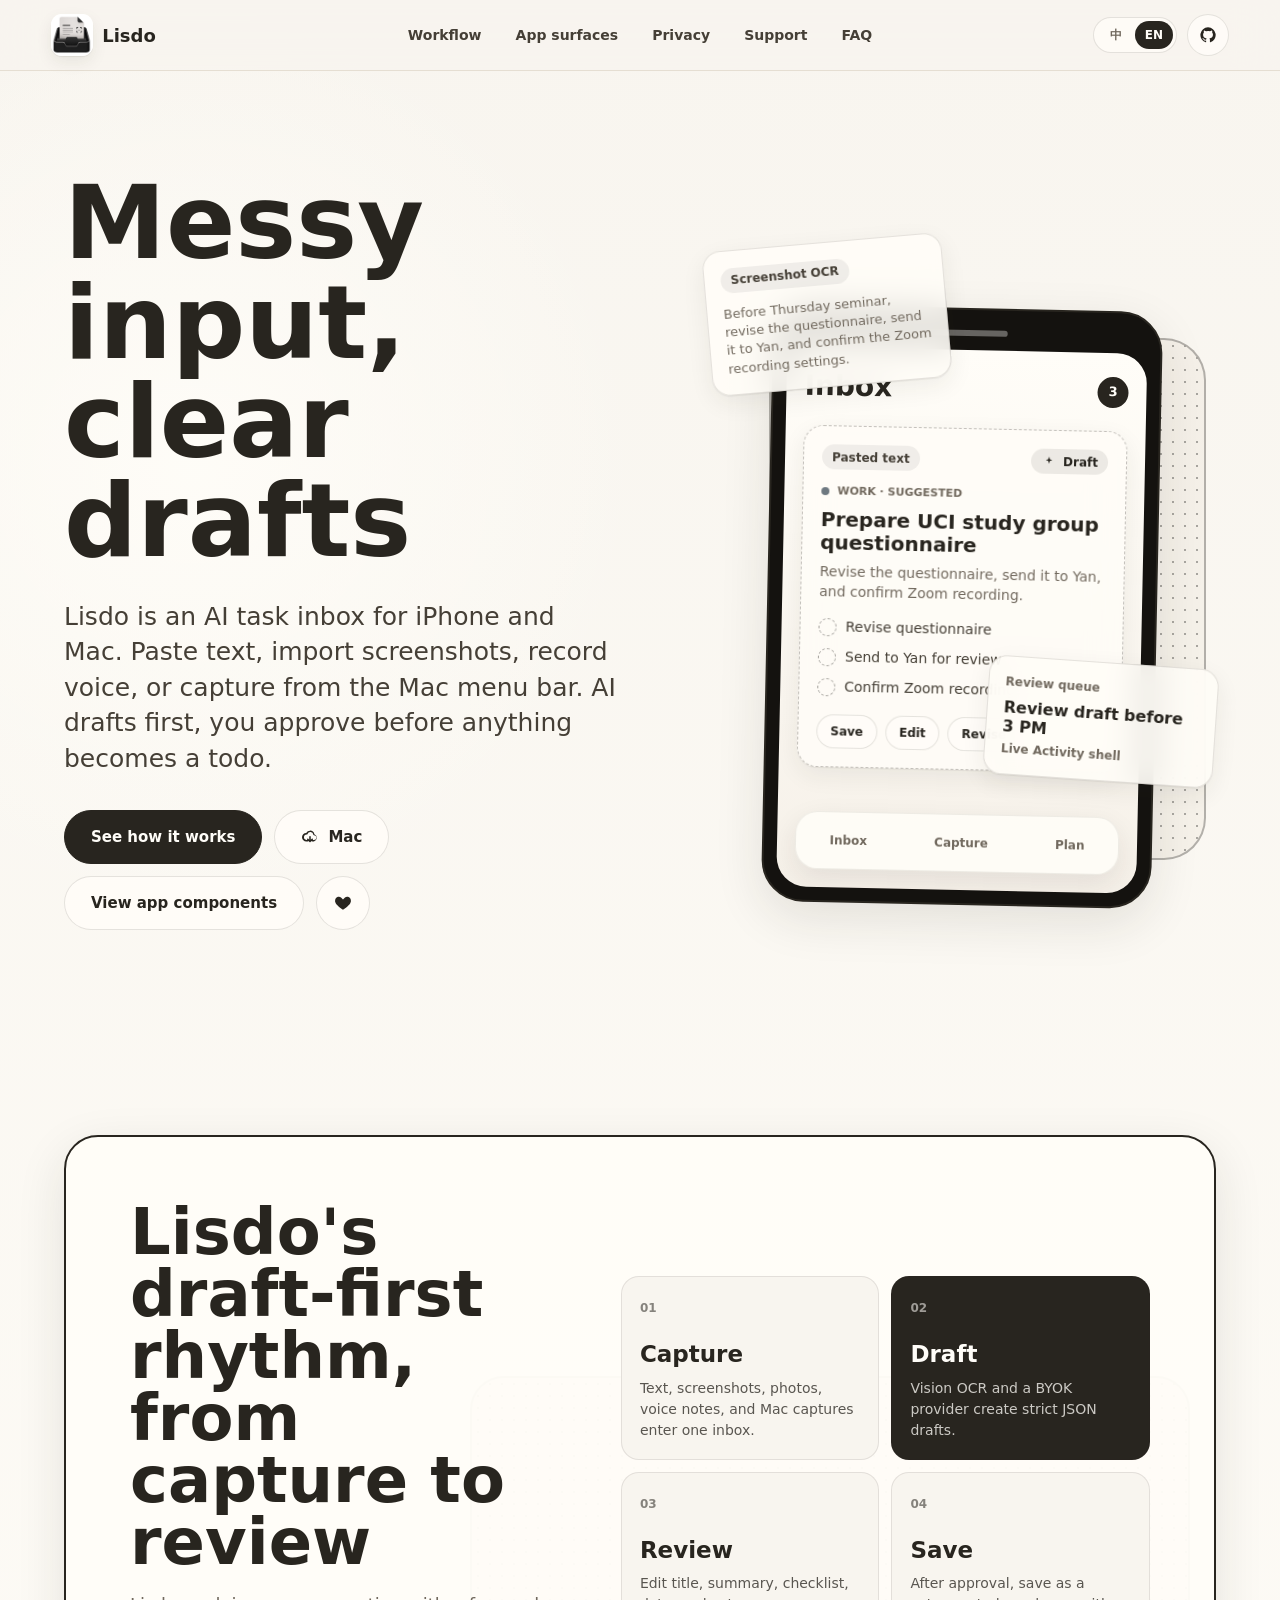
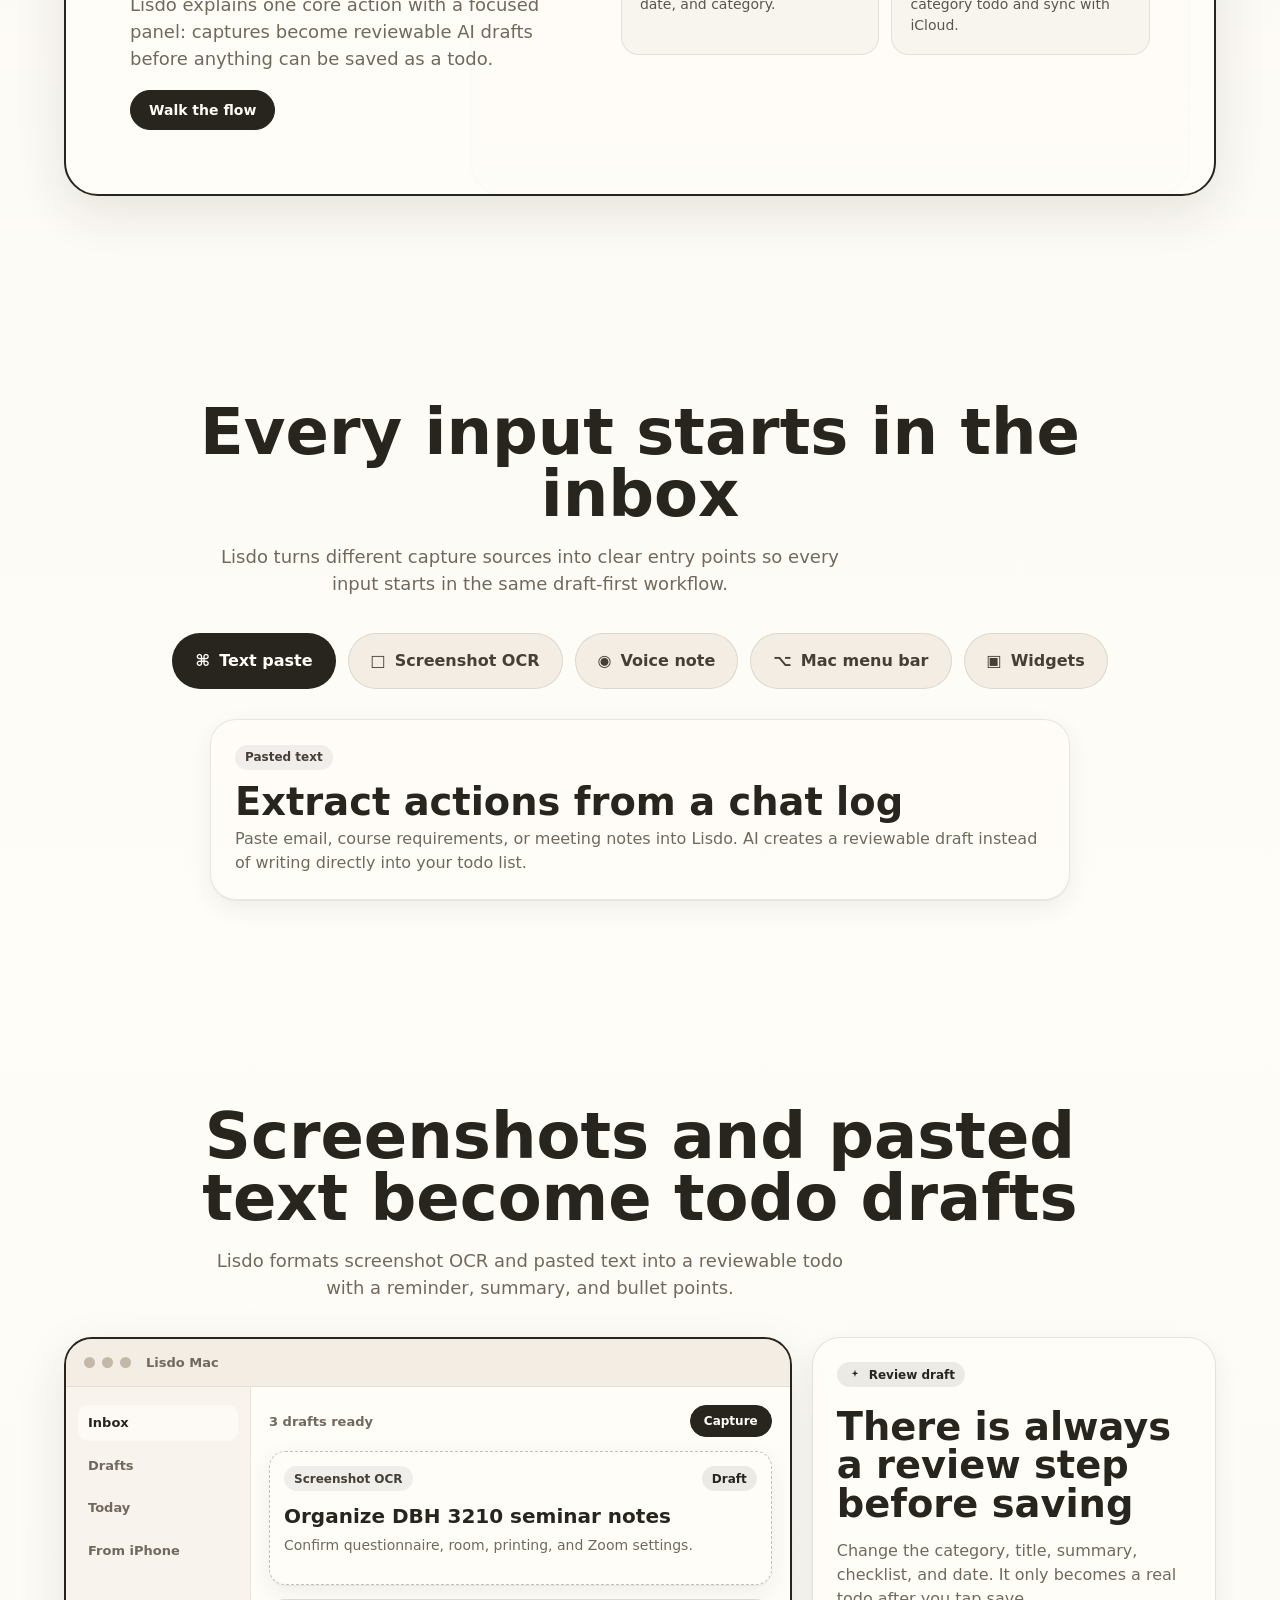
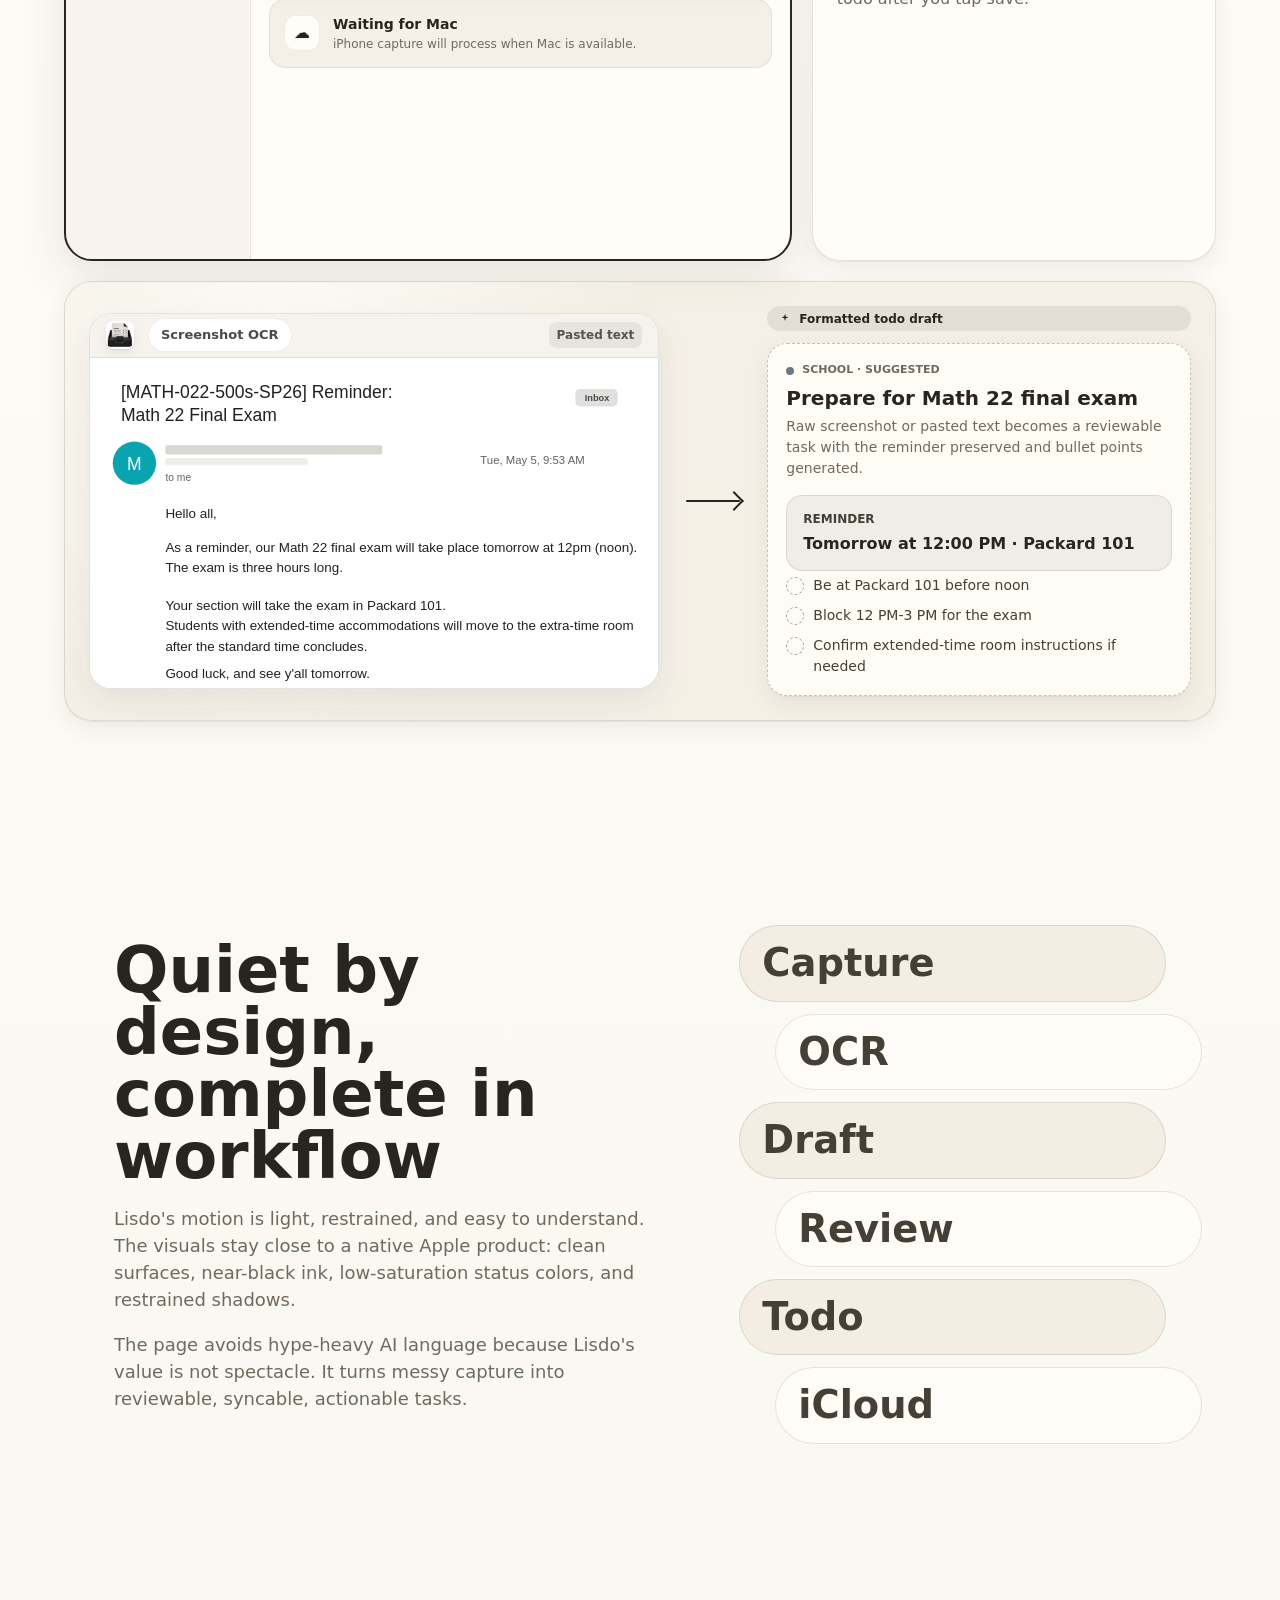
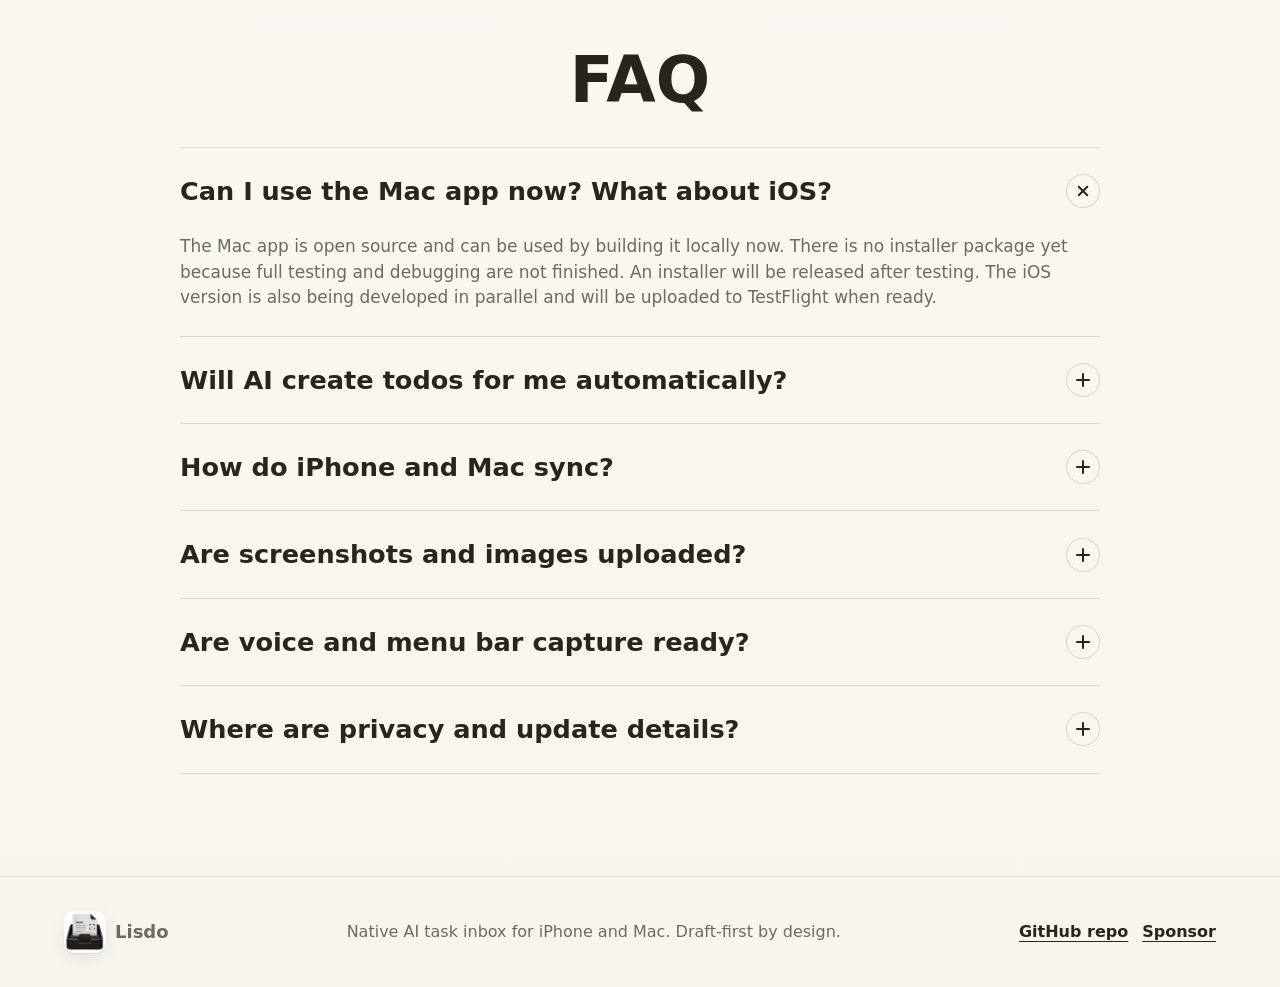
==== Website/index.html @ 9ad0e2a1 "Prepare release workflow and app updates" ====
<!doctype html>
<html lang="en">
  <head>
    <meta charset="utf-8">
    <meta name="viewport" content="width=device-width, initial-scale=1">
    <title>Lisdo — AI Task Inbox</title>
    <meta
      name="description"
      content="Lisdo is a native AI task inbox for iPhone and Mac. Capture messy input, review AI drafts, and save category todos with iCloud sync."
    >
    <link rel="icon" href="assets/lisdo-logo.png">
    <link rel="stylesheet" href="styles.css">
  </head>
  <body>
    <header class="site-header">
      <a class="brand" href="#top" aria-label="Lisdo home">
        <span class="brand-mark" aria-hidden="true">
          <img src="assets/lisdo-logo.png" alt="">
        </span>
        <span>Lisdo</span>
      </a>

      <nav class="nav-links" aria-label="Primary navigation">
        <a href="#workflow" data-i18n="nav.workflow">工作流</a>
        <a href="#surfaces" data-i18n="nav.surfaces">产品界面</a>
        <a href="/privacy.html" data-i18n="nav.privacy">隐私</a>
        <a href="/support.html" data-i18n="nav.support">支持</a>
        <a href="#faq" data-i18n="nav.faq">常见问题</a>
      </nav>

      <div class="header-actions">
        <div class="language-toggle" aria-label="Language">
          <button type="button" data-lang-option="zh" aria-pressed="false">中</button>
          <button type="button" data-lang-option="en" aria-pressed="true">EN</button>
        </div>
        <a
          class="icon-button"
          href="https://github.com/Robert1124/Lisdo"
          target="_blank"
          rel="noopener noreferrer"
          aria-label="GitHub repository"
        >
          <svg viewBox="0 0 24 24" aria-hidden="true">
            <path d="M12 .5A11.5 11.5 0 0 0 8.4 22.9c.58.1.8-.25.8-.56v-2c-3.25.7-3.93-1.39-3.93-1.39-.53-1.35-1.3-1.72-1.3-1.72-1.06-.72.08-.7.08-.7 1.17.08 1.79 1.2 1.79 1.2 1.04 1.78 2.73 1.27 3.4.97.1-.75.4-1.27.74-1.56-2.6-.3-5.33-1.3-5.33-5.79 0-1.28.46-2.33 1.2-3.15-.12-.3-.52-1.5.12-3.1 0 0 .98-.32 3.2 1.2A11.1 11.1 0 0 1 12 5.9c.99 0 1.98.13 2.91.4 2.22-1.52 3.2-1.2 3.2-1.2.64 1.6.24 2.8.12 3.1.75.82 1.2 1.87 1.2 3.15 0 4.5-2.74 5.49-5.35 5.78.42.37.8 1.08.8 2.18v3.03c0 .31.2.67.8.56A11.5 11.5 0 0 0 12 .5Z"></path>
          </svg>
        </a>
      </div>
    </header>

    <main id="top">
      <section class="hero section-pad">
        <div class="hero-copy reveal">
          <h1 data-i18n="hero.title">杂乱输入，先成草稿</h1>
          <p data-i18n="hero.subtitle">
            Lisdo 是 iPhone 和 Mac 上的 AI task inbox。复制文字、导入截图、语音记录或从 Mac 菜单栏捕获内容，先生成草稿，再由你确认保存为分类待办。
          </p>
          <div class="hero-actions">
            <a class="pill-button dark large" href="#workflow" data-i18n="hero.primary">看它如何工作</a>
            <a
              class="pill-button light large download-button"
              href="https://github.com/Robert1124/Lisdo/releases"
              target="_blank"
              rel="noopener noreferrer"
              aria-label="Download Lisdo for Mac"
            >
              <svg viewBox="0 0 24 24" aria-hidden="true">
                <path d="M12 3.5a6 6 0 0 1 5.86 4.68A5.25 5.25 0 0 1 17.25 18H15a1 1 0 1 1 0-2h2.25a3.25 3.25 0 0 0 .19-6.49l-.9-.05-.14-.89A4 4 0 0 0 8.7 7.86l-.32.75-.81-.08a3.75 3.75 0 0 0-.32 7.47H9a1 1 0 1 1 0 2H7.25A5.75 5.75 0 0 1 6.9 6.5 6 6 0 0 1 12 3.5Zm0 7a1 1 0 0 1 1 1v4.09l1.3-1.3a1 1 0 1 1 1.4 1.42l-3 3a1 1 0 0 1-1.4 0l-3-3a1 1 0 1 1 1.4-1.42l1.3 1.3V11.5a1 1 0 0 1 1-1Z"></path>
              </svg>
              <span data-i18n="hero.macDownload">Mac</span>
            </a>
            <a class="pill-button light large" href="#surfaces" data-i18n="hero.secondary">查看 App 组件</a>
            <a
              class="icon-button large"
              href="https://github.com/sponsors/Robert1124"
              target="_blank"
              rel="noopener noreferrer"
              aria-label="Sponsor Lisdo"
            >
              <svg viewBox="0 0 24 24" aria-hidden="true">
                <path d="M12 21s-7.2-4.4-9.7-8.6C.5 9.3 1.4 5.5 4.5 4.1 6.3 3.3 8.3 3.7 9.7 5.1L12 7.4l2.3-2.3c1.4-1.4 3.4-1.8 5.2-1 3.1 1.4 4 5.2 2.2 8.3C19.2 16.6 12 21 12 21Z"></path>
              </svg>
            </a>
          </div>
        </div>

        <div class="hero-stage reveal" aria-label="Lisdo product illustration">
          <div class="floating-note note-left">
            <span class="source-pill" data-i18n="mock.sourceScreenshot">截图 OCR</span>
            <p data-i18n="mock.messyText">周四 seminar 前把 questionnaire 改完，发给 Yan 看，顺便确认 Zoom recording 设置。</p>
          </div>

          <div class="phone-shell">
            <div class="phone-top"></div>
            <div class="phone-screen">
              <div class="screen-header">
                <span data-i18n="mock.inbox">Inbox</span>
                <span class="tiny-chip">3</span>
              </div>
              <article class="draft-card">
                <div class="draft-top">
                  <span class="source-pill" data-i18n="mock.pastedText">粘贴文字</span>
                  <span class="draft-chip">
                    <svg viewBox="0 0 24 24" aria-hidden="true"><path d="M12 4l1.2 4.2L17 9.5l-3.8 1.3L12 15l-1.2-4.2L7 9.5l3.8-1.3L12 4Z"></path></svg>
                    <span data-i18n="mock.draft">草稿</span>
                  </span>
                </div>
                <div class="category-line">
                  <span class="cat-dot blue"></span>
                  <span data-i18n="mock.suggestedCategory">Work · 建议分类</span>
                </div>
                <h3 data-i18n="mock.draftTitle">准备 UCI study group questionnaire</h3>
                <p data-i18n="mock.draftSummary">修改问卷、发给 Yan 复核，并确认 Zoom 录制设置。</p>
                <ul class="check-list">
                  <li data-i18n="mock.stepOne">修改 questionnaire</li>
                  <li data-i18n="mock.stepTwo">发给 Yan review</li>
                  <li data-i18n="mock.stepThree">确认 Zoom recording</li>
                </ul>
                <div class="draft-actions">
                  <button type="button" data-i18n="mock.save">保存</button>
                  <button type="button" data-i18n="mock.edit">编辑</button>
                  <button type="button" data-i18n="mock.revise">调整</button>
                </div>
              </article>
              <nav class="phone-tabs" aria-label="Phone tabs">
                <span data-i18n="mock.tabInbox">收件箱</span>
                <span data-i18n="mock.tabCapture">捕获</span>
                <span data-i18n="mock.tabPlan">计划</span>
              </nav>
            </div>
          </div>

          <div class="floating-widget note-right">
            <span class="mini-title" data-i18n="mock.widgetTitle">待审核草稿</span>
            <strong data-i18n="mock.widgetTask">Review draft before 3 PM</strong>
            <span data-i18n="mock.widgetMeta">Live Activity shell</span>
          </div>
        </div>
      </section>

      <section id="workflow" class="section-pad feature-wrap reveal">
        <div class="panel-back" aria-hidden="true"></div>
        <div class="feature-panel">
          <div class="panel-copy">
            <h2 data-i18n="workflow.title">Lisdo 的清晰节奏：先草稿，再保存</h2>
            <p data-i18n="workflow.body">
              Lisdo 用一个大面板讲清核心动作：不是直接生成待办，而是把捕获内容先变成可检查的 AI 草稿。
            </p>
            <a class="pill-button dark" href="#capture" data-i18n="workflow.cta">走一遍流程</a>
          </div>

          <div class="workflow-steps" aria-label="Lisdo workflow">
            <div class="step-card">
              <span>01</span>
              <h3 data-i18n="workflow.step1Title">Capture</h3>
              <p data-i18n="workflow.step1Body">文字、截图、照片、语音和 Mac 捕获都进入同一个 inbox。</p>
            </div>
            <div class="step-card active">
              <span>02</span>
              <h3 data-i18n="workflow.step2Title">Draft</h3>
              <p data-i18n="workflow.step2Body">Vision OCR 和 BYOK provider 生成严格 JSON 草稿。</p>
            </div>
            <div class="step-card">
              <span>03</span>
              <h3 data-i18n="workflow.step3Title">Review</h3>
              <p data-i18n="workflow.step3Body">用户编辑标题、摘要、清单、日期和分类。</p>
            </div>
            <div class="step-card">
              <span>04</span>
              <h3 data-i18n="workflow.step4Title">Save</h3>
              <p data-i18n="workflow.step4Body">确认后保存为 category todo，并通过 iCloud 同步。</p>
            </div>
          </div>
        </div>
      </section>

      <section id="capture" class="section-pad capture-section">
        <div class="section-heading reveal">
          <h2 data-i18n="capture.title">各种输入，都先进入收件箱</h2>
          <p data-i18n="capture.subtitle">Lisdo 把不同 capture source 变成清晰入口，让所有输入先进入同一个 draft-first 工作流。</p>
        </div>

        <div class="capture-grid reveal" role="tablist" aria-label="Capture sources">
          <button class="capture-pill is-active" type="button" role="tab" aria-selected="true" data-capture="text">
            <span aria-hidden="true">⌘</span>
            <span data-i18n="capture.text">粘贴文字</span>
          </button>
          <button class="capture-pill" type="button" role="tab" aria-selected="false" data-capture="ocr">
            <span aria-hidden="true">□</span>
            <span data-i18n="capture.ocr">截图 OCR</span>
          </button>
          <button class="capture-pill" type="button" role="tab" aria-selected="false" data-capture="voice">
            <span aria-hidden="true">◉</span>
            <span data-i18n="capture.voice">语音记录</span>
          </button>
          <button class="capture-pill" type="button" role="tab" aria-selected="false" data-capture="mac">
            <span aria-hidden="true">⌥</span>
            <span data-i18n="capture.mac">Mac 菜单栏</span>
          </button>
          <button class="capture-pill" type="button" role="tab" aria-selected="false" data-capture="widget">
            <span aria-hidden="true">▣</span>
            <span data-i18n="capture.widget">Widgets</span>
          </button>
        </div>

        <div class="capture-example reveal" aria-live="polite">
          <div>
            <span class="source-pill example-kind" data-i18n="examples.text.kind">Pasted text</span>
            <h3 class="example-title" data-i18n="examples.text.title">从聊天记录里提取行动项</h3>
            <p class="example-body" data-i18n="examples.text.body">把 email、课程要求或会议记录粘进 Lisdo，AI 只生成可审核草稿，不直接写入正式待办。</p>
          </div>
        </div>
      </section>

      <section id="surfaces" class="section-pad surfaces">
        <div class="section-heading reveal">
          <h2 data-i18n="surfaces.title">截图和粘贴内容，自动整理成 Todo 草稿</h2>
          <p data-i18n="surfaces.subtitle">Lisdo 把截图 OCR 和粘贴文本格式化成包含 reminder、摘要和 bullet points 的可审核 todo。</p>
        </div>

        <div class="surface-grid">
          <div class="mac-window reveal">
            <div class="mac-titlebar">
              <span></span><span></span><span></span>
              <strong data-i18n="mac.title">Lisdo Mac</strong>
            </div>
            <div class="mac-body">
              <aside class="mac-sidebar">
                <span class="side-item active" data-i18n="mac.inbox">Inbox</span>
                <span class="side-item" data-i18n="mac.drafts">Drafts</span>
                <span class="side-item" data-i18n="mac.today">Today</span>
                <span class="side-item" data-i18n="mac.fromPhone">From iPhone</span>
              </aside>
              <div class="mac-main">
                <div class="mac-toolbar">
                  <span data-i18n="mac.ready">3 drafts ready</span>
                  <button type="button" data-i18n="mac.capture">Capture</button>
                </div>
                <article class="draft-card compact">
                  <div class="draft-top">
                    <span class="source-pill" data-i18n="mock.sourceScreenshot">截图 OCR</span>
                    <span class="draft-chip" data-i18n="mock.draft">草稿</span>
                  </div>
                  <h3 data-i18n="mac.cardTitle">整理 DBH 3210 seminar notes</h3>
                  <p data-i18n="mac.cardBody">确认问卷、房间、打印和 Zoom 设置。</p>
                </article>
                <article class="pending-row muted">
                  <span class="pending-icon" aria-hidden="true">☁</span>
                  <div>
                    <strong data-i18n="mac.pendingTitle">Waiting for Mac</strong>
                    <span data-i18n="mac.pendingBody">iPhone capture will process when Mac is available.</span>
                  </div>
                </article>
              </div>
            </div>
          </div>

          <div class="review-card reveal">
            <span class="draft-chip">
              <svg viewBox="0 0 24 24" aria-hidden="true"><path d="M12 4l1.2 4.2L17 9.5l-3.8 1.3L12 15l-1.2-4.2L7 9.5l3.8-1.3L12 4Z"></path></svg>
              <span data-i18n="review.badge">Review draft</span>
            </span>
            <h3 data-i18n="review.title">保存前总有一步确认</h3>
            <p data-i18n="review.body">用户可以改分类、标题、摘要、清单和日期。只有点击“保存为待办”后，它才进入正式列表。</p>
          </div>

          <div class="format-demo reveal">
            <div class="capture-source-window" aria-label="Screenshot and pasted text source demo">
              <div class="source-tabbar">
                <span class="source-tab-icon" aria-hidden="true">
                  <img src="assets/lisdo-logo.png" alt="">
                </span>
                <span class="source-tab" data-i18n="format.sourceTab">Screenshot OCR</span>
                <span class="source-label" data-i18n="format.pasteTab">Pasted text</span>
              </div>
              <article class="source-message">
                <img
                  class="source-screenshot"
                  src="assets/math-22-source-screenshot.svg"
                  alt="Screenshot OCR source showing a Math 22 final exam reminder"
                >
              </article>
            </div>

            <div class="flow-arrow" aria-hidden="true">
              <span></span>
            </div>

            <div class="format-output">
              <span class="draft-chip">
                <svg viewBox="0 0 24 24" aria-hidden="true"><path d="M12 4l1.2 4.2L17 9.5l-3.8 1.3L12 15l-1.2-4.2L7 9.5l3.8-1.3L12 4Z"></path></svg>
                <span data-i18n="format.todoBadge">Formatted todo draft</span>
              </span>
              <article class="draft-card format-todo-card">
                <div class="category-line">
                  <span class="cat-dot blue"></span>
                  <span data-i18n="format.category">School · suggested</span>
                </div>
                <h3 data-i18n="format.todoTitle">Prepare for Math 22 final exam</h3>
                <p data-i18n="format.summary">Raw screenshot or pasted text becomes a reviewable task with the reminder preserved and bullet points generated.</p>
                <div class="reminder-row">
                  <strong data-i18n="format.reminderLabel">Reminder</strong>
                  <span data-i18n="format.reminder">Tomorrow at 12:00 PM · Packard 101</span>
                </div>
                <ul class="check-list">
                  <li data-i18n="format.point1">Be at Packard 101 before noon</li>
                  <li data-i18n="format.point2">Block 12 PM-3 PM for the exam</li>
                  <li data-i18n="format.point3">Confirm extended-time room instructions if needed</li>
                </ul>
              </article>
            </div>
          </div>
        </div>
      </section>

      <section class="section-pad story reveal">
        <div>
          <h2 data-i18n="story.title">安静一点，但工作流要完整</h2>
          <p data-i18n="story.p1">
            Lisdo 的动效轻盈、克制、容易理解。视觉回到原生 Apple 产品：纯净表面、近黑文字、低饱和状态色和克制阴影。
          </p>
          <p data-i18n="story.p2">
            页面避免夸张 AI 营销语言，因为 Lisdo 的价值不是炫技，而是让 messy capture 变成可检查、可同步、可执行的任务。
          </p>
        </div>
        <div class="story-lines" aria-hidden="true">
          <span>Capture</span>
          <span>OCR</span>
          <span>Draft</span>
          <span>Review</span>
          <span>Todo</span>
          <span>iCloud</span>
        </div>
      </section>

      <section id="faq" class="section-pad faq">
        <div class="section-heading reveal">
          <h2 data-i18n="faq.title">常见问题</h2>
        </div>

        <div class="faq-list reveal">
          <div class="faq-item">
            <button type="button" aria-expanded="true">
              <span data-i18n="faq.q5">Mac 现在可以用吗？iOS 版本呢？</span>
              <span class="faq-toggle" aria-hidden="true"></span>
            </button>
            <div class="faq-panel">
              <p data-i18n="faq.a5">Mac 端已经开源，现在可以自己 build 使用；但还未完成完整测试和 debug，所以暂时没有安装包。测试完成后会 release 安装包。iOS 版本也在同步开发，完成后会上传 TestFlight。</p>
            </div>
          </div>
          <div class="faq-item">
            <button type="button" aria-expanded="false">
              <span data-i18n="faq.q1">AI 会不会直接替我创建待办？</span>
              <span class="faq-toggle" aria-hidden="true"></span>
            </button>
            <div class="faq-panel" hidden>
              <p data-i18n="faq.a1">不会。Lisdo 的产品流要求所有 AI 输出先成为 draft。用户 review、编辑并确认后，才保存为正式 todo。</p>
            </div>
          </div>
          <div class="faq-item">
            <button type="button" aria-expanded="false">
              <span data-i18n="faq.q2">iPhone 和 Mac 如何同步？</span>
              <span class="faq-toggle" aria-hidden="true"></span>
            </button>
            <div class="faq-panel" hidden>
              <p data-i18n="faq.a2">MVP 1 设计为 SwiftData + CloudKit，同步 categories、captures、drafts、todos 和 pending queue metadata。Hosted BYOK keys 保存在 Keychain，可随用户的 Keychain 同步在 iPhone 和 Mac 可用；CLI paths 和本地 provider 设置不进 CloudKit。</p>
            </div>
          </div>
          <div class="faq-item">
            <button type="button" aria-expanded="false">
              <span data-i18n="faq.q3">截图和图片会上传吗？</span>
              <span class="faq-toggle" aria-hidden="true"></span>
            </button>
            <div class="faq-panel" hidden>
              <p data-i18n="faq.a3">默认策略是本机 Vision OCR，并同步 OCR text 与 metadata；原图默认不通过 iCloud 同步。只有 Mac CLI direct media 模式会临时同步原始 image/audio 给 Mac，处理结束后删除 pending media attachment。</p>
            </div>
          </div>
          <div class="faq-item">
            <button type="button" aria-expanded="false">
              <span data-i18n="faq.q4">语音和菜单栏捕获都可用了吗？</span>
              <span class="faq-toggle" aria-hidden="true"></span>
            </button>
            <div class="faq-panel" hidden>
              <p data-i18n="faq.a4">Mac 菜单栏捕获目前可用。语音捕获暂不可用，会在核心截图/粘贴转 todo 流程稳定后继续开发。</p>
            </div>
          </div>
          <div class="faq-item">
            <button type="button" aria-expanded="false">
              <span data-i18n="faq.q6">隐私和更新说明在哪里？</span>
              <span class="faq-toggle" aria-hidden="true"></span>
            </button>
            <div class="faq-panel" hidden>
              <p>
                <span data-i18n="faq.a6Prefix">App Store 准备文档包括</span>
                <a href="/privacy.html" data-i18n="faq.privacyLink">隐私政策</a>,
                <a href="/security.html" data-i18n="faq.securityLink">安全和数据处理</a>,
                <a href="/support.html" data-i18n="faq.supportLink">支持</a>,
                <span data-i18n="faq.and">和</span>
                <a href="/updates.html" data-i18n="faq.updatesLink">更新说明</a>.
              </p>
            </div>
          </div>
        </div>
      </section>
    </main>

    <footer class="site-footer">
      <div class="brand">
        <span class="brand-mark" aria-hidden="true">
          <img src="assets/lisdo-logo.png" alt="">
        </span>
        <span>Lisdo</span>
      </div>
      <p data-i18n="footer.copy">Native AI task inbox for iPhone and Mac. Draft-first by design.</p>
      <nav class="footer-links" aria-label="Footer navigation">
        <a
          href="https://github.com/Robert1124/Lisdo"
          target="_blank"
          rel="noopener noreferrer"
          data-i18n="footer.github"
        >GitHub repo</a>
        <a
          href="https://github.com/sponsors/Robert1124"
          target="_blank"
          rel="noopener noreferrer"
          data-i18n="footer.sponsor"
        >Sponsor</a>
      </nav>
    </footer>

    <script src="script.js"></script>
  </body>
</html>
---- Website/styles.css ----
:root {
  --surface: #f8f5ef;
  --surface-2: #efe8dd;
  --surface-3: #e4dacd;
  --divider: #d6cbbb;
  --ink-1: #28251f;
  --ink-2: #453f36;
  --ink-3: #71695e;
  --ink-4: #9a9080;
  --ink-5: #c4b9a8;
  --on-accent: #fffdf8;
  --ok: #637160;
  --warn: #9a7a58;
  --info: #6d7880;
  --shadow-soft: 0 16px 50px rgba(40, 37, 31, 0.11);
  --shadow-flat: 0 1px 1px rgba(40, 37, 31, 0.06), 0 8px 24px rgba(40, 37, 31, 0.07);
  color-scheme: light;
}

* {
  box-sizing: border-box;
}

html {
  scroll-behavior: smooth;
}

body {
  margin: 0;
  background:
    radial-gradient(circle at 15% 8%, rgba(255, 253, 248, 0.9), transparent 28rem),
    linear-gradient(180deg, var(--surface) 0%, #fffdf8 44%, var(--surface) 100%);
  color: var(--ink-1);
  font-family: -apple-system, BlinkMacSystemFont, "SF Pro Text", "SF Pro Display", "Segoe UI", system-ui, sans-serif;
  font-size: 16px;
  line-height: 1.5;
  -webkit-font-smoothing: antialiased;
  text-rendering: optimizeLegibility;
}

a {
  color: inherit;
  text-decoration: none;
}

button {
  font: inherit;
}

.site-header {
  position: sticky;
  top: 0;
  z-index: 20;
  display: grid;
  grid-template-columns: 1fr auto 1fr;
  align-items: center;
  gap: 20px;
  padding: 14px clamp(18px, 4vw, 64px);
  background: rgba(248, 245, 239, 0.82);
  border-bottom: 1px solid rgba(214, 203, 187, 0.55);
  backdrop-filter: blur(22px) saturate(145%);
}

.brand {
  display: inline-flex;
  align-items: center;
  gap: 9px;
  font-size: 18px;
  font-weight: 700;
  letter-spacing: 0;
}

.brand-mark {
  display: inline-grid;
  width: 42px;
  height: 42px;
  place-items: center;
  overflow: hidden;
  background: #fffdf8;
  border-radius: 11px;
  box-shadow: 0 1px 1px rgba(40, 37, 31, 0.08), 0 6px 16px rgba(40, 37, 31, 0.08);
}

.draft-chip svg {
  width: 16px;
  height: 16px;
  fill: currentColor;
}

.brand-mark img {
  width: 100%;
  height: 100%;
  display: block;
  object-fit: cover;
}

.nav-links {
  display: flex;
  align-items: center;
  gap: clamp(18px, 3vw, 34px);
  color: var(--ink-2);
  font-size: 14px;
  font-weight: 650;
}

.nav-links a {
  position: relative;
  padding: 8px 0;
}

.nav-links a::after {
  position: absolute;
  right: 0;
  bottom: 4px;
  left: 0;
  height: 1px;
  content: "";
  background: currentColor;
  transform: scaleX(0);
  transform-origin: right;
  transition: transform 180ms ease;
}

.nav-links a:hover::after {
  transform: scaleX(1);
  transform-origin: left;
}

.header-actions {
  display: flex;
  justify-content: flex-end;
  align-items: center;
  gap: 10px;
}

.language-toggle {
  display: inline-flex;
  padding: 3px;
  border: 1px solid rgba(40, 37, 31, 0.12);
  border-radius: 999px;
  background: rgba(255, 253, 248, 0.78);
}

.language-toggle button {
  min-width: 38px;
  height: 28px;
  border: 0;
  border-radius: 999px;
  color: var(--ink-3);
  background: transparent;
  cursor: pointer;
  font-size: 12px;
  font-weight: 700;
}

.language-toggle button[aria-pressed="true"] {
  color: var(--on-accent);
  background: var(--ink-1);
}

.pill-button,
.icon-button,
.draft-actions button,
.review-actions button,
.mac-toolbar button {
  display: inline-flex;
  align-items: center;
  justify-content: center;
  min-height: 40px;
  padding: 0 18px;
  border: 1px solid rgba(40, 37, 31, 0.12);
  border-radius: 999px;
  cursor: pointer;
  font-size: 14px;
  font-weight: 750;
  letter-spacing: 0;
  transition: transform 160ms ease, background 160ms ease, box-shadow 160ms ease;
}

.pill-button.dark,
.dark-button,
.mac-toolbar button {
  color: var(--on-accent);
  background: var(--ink-1);
  border-color: var(--ink-1);
}

.pill-button.light,
.draft-actions button,
.review-actions button {
  color: var(--ink-1);
  background: rgba(255, 253, 248, 0.86);
}

.icon-button {
  width: 42px;
  min-width: 42px;
  height: 42px;
  padding: 0;
  color: var(--ink-1);
  background: rgba(255, 253, 248, 0.86);
}

.icon-button.large {
  width: 54px;
  min-width: 54px;
  height: 54px;
}

.icon-button svg {
  width: 16px;
  height: 16px;
  fill: currentColor;
}

.pill-button svg {
  width: 18px;
  height: 18px;
  margin-right: 9px;
  fill: currentColor;
}

.icon-button.large svg {
  width: 18px;
  height: 18px;
}

.pill-button.large {
  min-height: 54px;
  padding: 0 26px;
  font-size: 15px;
}

.pill-button:hover,
.icon-button:hover,
.draft-actions button:hover,
.review-actions button:hover,
.mac-toolbar button:hover,
.capture-pill:hover {
  transform: translateY(-2px);
  box-shadow: 0 8px 22px rgba(40, 37, 31, 0.12);
}

.section-pad {
  padding: clamp(74px, 8vw, 120px) clamp(18px, 5vw, 72px);
}

.hero {
  display: grid;
  grid-template-columns: minmax(0, 0.98fr) minmax(390px, 0.9fr);
  gap: clamp(34px, 7vw, 92px);
  align-items: center;
  min-height: calc(100vh - 70px);
  padding-top: clamp(72px, 8vw, 110px);
  overflow: hidden;
}

.hero-copy {
  max-width: 850px;
}

.hero h1,
.section-heading h2,
.panel-copy h2,
.story h2 {
  margin: 0;
  color: var(--ink-1);
  font-weight: 850;
  letter-spacing: 0;
  line-height: 0.97;
}

.hero h1 {
  max-width: 900px;
  font-size: clamp(48px, 8vw, 108px);
}

.hero p {
  max-width: 690px;
  margin: 28px 0 0;
  color: var(--ink-2);
  font-size: clamp(18px, 2vw, 25px);
  line-height: 1.42;
}

.hero-actions {
  display: flex;
  flex-wrap: wrap;
  gap: 12px;
  margin-top: 34px;
}

.hero-stage {
  position: relative;
  min-height: 640px;
  isolation: isolate;
}

.hero-stage::before {
  position: absolute;
  inset: 78px 7% 40px 7%;
  z-index: -1;
  content: "";
  border: 2px solid rgba(40, 37, 31, 0.88);
  border-radius: 42px;
  background:
    radial-gradient(var(--ink-1) 1px, transparent 1.3px) 0 0 / 12px 12px,
    var(--surface-2);
  opacity: 0.38;
  transform: translate(26px, 28px);
}

.phone-shell {
  position: absolute;
  top: 76px;
  left: 50%;
  width: min(390px, 78vw);
  padding: 13px;
  border: 2px solid var(--ink-1);
  border-radius: 42px;
  background: #14120f;
  box-shadow: var(--shadow-soft);
  transform: translateX(-50%) rotate(1.2deg);
  animation: floaty 6.5s ease-in-out infinite;
}

.phone-top {
  width: 80px;
  height: 6px;
  margin: 7px auto 14px;
  border-radius: 999px;
  background: rgba(255, 253, 248, 0.35);
}

.phone-screen {
  position: relative;
  overflow: hidden;
  min-height: 540px;
  padding: 18px;
  border-radius: 30px;
  background: linear-gradient(180deg, #fffdf8, #f6f1e9);
}

.screen-header,
.draft-top,
.category-line,
.draft-actions,
.phone-tabs,
.mac-toolbar,
.review-actions {
  display: flex;
  align-items: center;
}

.screen-header {
  justify-content: space-between;
  margin-bottom: 18px;
  font-size: 28px;
  font-weight: 820;
}

.tiny-chip {
  display: inline-grid;
  width: 31px;
  height: 31px;
  place-items: center;
  color: var(--on-accent);
  background: var(--ink-1);
  border-radius: 999px;
  font-size: 13px;
}

.draft-card {
  padding: 18px;
  border: 1.3px dashed rgba(40, 37, 31, 0.28);
  border-radius: 20px;
  background: rgba(255, 253, 248, 0.82);
  box-shadow: var(--shadow-flat);
  backdrop-filter: blur(18px);
}

.draft-card.compact {
  padding: 14px;
  border-radius: 16px;
}

.draft-top {
  justify-content: space-between;
  gap: 10px;
  margin-bottom: 14px;
}

.source-pill,
.draft-chip {
  display: inline-flex;
  align-items: center;
  gap: 6px;
  min-height: 25px;
  padding: 0 10px;
  border-radius: 999px;
  color: var(--ink-2);
  background: rgba(40, 37, 31, 0.065);
  font-size: 12px;
  font-weight: 700;
  white-space: nowrap;
}

.draft-chip {
  color: var(--ink-1);
  background: rgba(40, 37, 31, 0.085);
}

.category-line {
  gap: 8px;
  color: var(--ink-3);
  font-size: 11px;
  font-weight: 700;
  text-transform: uppercase;
}

.cat-dot {
  width: 8px;
  height: 8px;
  border-radius: 999px;
  background: var(--ink-3);
}

.cat-dot.blue {
  background: var(--info);
}

.draft-card h3 {
  margin: 8px 0 6px;
  color: var(--ink-1);
  font-size: 20px;
  line-height: 1.18;
}

.draft-card p {
  margin: 0 0 14px;
  color: var(--ink-3);
  font-size: 14px;
  line-height: 1.48;
}

.check-list {
  display: grid;
  gap: 9px;
  margin: 0;
  padding: 0;
  color: var(--ink-2);
  font-size: 14px;
  list-style: none;
}

.check-list li {
  display: grid;
  grid-template-columns: 18px minmax(0, 1fr);
  gap: 9px;
  align-items: start;
}

.check-list li::before {
  width: 16px;
  height: 16px;
  margin-top: 2px;
  border: 1.4px dashed rgba(40, 37, 31, 0.45);
  border-radius: 50%;
  content: "";
}

.draft-actions {
  gap: 8px;
  margin-top: 17px;
}

.draft-actions button {
  min-height: 34px;
  padding: 0 13px;
  font-size: 12px;
}

.phone-tabs {
  position: absolute;
  right: 18px;
  bottom: 18px;
  left: 18px;
  justify-content: space-around;
  height: 58px;
  border: 1px solid rgba(40, 37, 31, 0.08);
  border-radius: 22px;
  color: var(--ink-3);
  background: rgba(255, 253, 248, 0.88);
  box-shadow: 0 10px 28px rgba(40, 37, 31, 0.09);
  font-size: 12px;
  font-weight: 700;
}

.floating-note,
.floating-widget {
  position: absolute;
  z-index: 2;
  padding: 16px;
  border: 1px solid rgba(40, 37, 31, 0.12);
  border-radius: 18px;
  background: rgba(255, 253, 248, 0.88);
  box-shadow: var(--shadow-flat);
  backdrop-filter: blur(16px);
  animation: bob 5s ease-in-out infinite;
}

.note-left {
  top: 10px;
  left: 0;
  width: 240px;
  transform: rotate(-5deg);
}

.note-left p {
  margin: 12px 0 0;
  color: var(--ink-3);
  font-size: 13px;
}

.note-right {
  right: 0;
  bottom: 90px;
  width: 230px;
  transform: rotate(4deg);
  animation-delay: -1.8s;
}

.mini-title,
.floating-widget span:last-child,
.mini-widget span {
  display: block;
  color: var(--ink-3);
  font-size: 12px;
  font-weight: 700;
}

.floating-widget strong,
.mini-widget strong {
  display: block;
  margin: 7px 0 4px;
  font-size: 16px;
  line-height: 1.2;
}

.feature-wrap {
  position: relative;
}

.panel-back {
  position: absolute;
  right: clamp(26px, 7vw, 110px);
  bottom: clamp(60px, 8vw, 110px);
  width: min(720px, 64vw);
  height: 420px;
  border: 2px solid var(--ink-1);
  border-radius: 34px;
  background:
    radial-gradient(var(--ink-1) 1px, transparent 1.4px) 0 0 / 12px 12px,
    var(--surface-2);
  opacity: 0.36;
}

.feature-panel {
  position: relative;
  display: grid;
  grid-template-columns: minmax(0, 0.9fr) minmax(0, 1.1fr);
  gap: clamp(24px, 5vw, 58px);
  align-items: center;
  max-width: 1180px;
  margin: 0 auto;
  padding: clamp(28px, 5vw, 70px);
  border: 2px solid var(--ink-1);
  border-radius: 34px;
  background: rgba(255, 253, 248, 0.96);
  box-shadow: var(--shadow-soft);
}

.panel-copy h2,
.section-heading h2,
.story h2 {
  font-size: clamp(36px, 5vw, 68px);
}

.panel-copy p,
.section-heading p,
.story p {
  max-width: 660px;
  color: var(--ink-3);
  font-size: 18px;
}

.workflow-steps {
  display: grid;
  grid-template-columns: repeat(2, minmax(0, 1fr));
  gap: 12px;
}

.step-card {
  min-height: 164px;
  padding: 18px;
  border: 1px solid rgba(40, 37, 31, 0.1);
  border-radius: 18px;
  background: var(--surface);
  transition: transform 180ms ease, background 180ms ease;
}

.step-card:hover {
  transform: translateY(-3px);
}

.step-card.active {
  color: var(--on-accent);
  background: var(--ink-1);
}

.step-card span {
  color: inherit;
  opacity: 0.55;
  font-size: 12px;
  font-weight: 850;
}

.step-card h3 {
  margin: 18px 0 6px;
  font-size: 23px;
}

.step-card p {
  margin: 0;
  color: inherit;
  opacity: 0.76;
  font-size: 14px;
}

.section-heading {
  max-width: 880px;
  margin: 0 auto 36px;
  text-align: center;
}

.capture-grid {
  display: flex;
  flex-wrap: wrap;
  justify-content: center;
  gap: 12px;
  max-width: 980px;
  margin: 0 auto;
}

.capture-pill {
  display: inline-flex;
  align-items: center;
  gap: 9px;
  min-height: 56px;
  padding: 0 22px;
  border: 1px solid rgba(40, 37, 31, 0.11);
  border-radius: 999px;
  color: var(--ink-2);
  background: rgba(239, 232, 221, 0.72);
  cursor: pointer;
  font-weight: 800;
  transition: transform 160ms ease, background 160ms ease, box-shadow 160ms ease;
}

.capture-pill.is-active {
  color: var(--on-accent);
  background: var(--ink-1);
}

.capture-example {
  display: grid;
  max-width: 860px;
  margin: 30px auto 0;
  padding: 24px;
  border: 1px solid rgba(40, 37, 31, 0.1);
  border-radius: 26px;
  background: rgba(255, 253, 248, 0.72);
  box-shadow: var(--shadow-flat);
}

.capture-example h3 {
  margin: 12px 0 6px;
  font-size: clamp(24px, 3vw, 40px);
  line-height: 1.03;
}

.capture-example p {
  margin: 0;
  color: var(--ink-3);
}

.pending-row {
  display: flex;
  align-items: center;
  gap: 13px;
  padding: 14px;
  border: 1px solid rgba(40, 37, 31, 0.08);
  border-radius: 16px;
  background: var(--surface-2);
}

.pending-row.muted {
  background: rgba(239, 232, 221, 0.62);
}

.pending-icon {
  display: grid;
  flex: 0 0 auto;
  width: 36px;
  height: 36px;
  place-items: center;
  border: 1px solid rgba(40, 37, 31, 0.08);
  border-radius: 12px;
  background: #fffdf8;
}

.pending-row strong,
.pending-row span:not(.pending-icon) {
  display: block;
}

.pending-row strong {
  font-size: 14px;
}

.pending-row span:not(.pending-icon) {
  color: var(--ink-3);
  font-size: 12px;
}

.surfaces {
  overflow: hidden;
}

.surface-grid {
  display: grid;
  grid-template-columns: minmax(0, 1.35fr) minmax(300px, 0.75fr);
  gap: 20px;
  max-width: 1180px;
  margin: 0 auto;
}

.mac-window {
  overflow: hidden;
  min-height: 520px;
  border: 2px solid var(--ink-1);
  border-radius: 28px;
  background: #fffdf8;
  box-shadow: var(--shadow-soft);
}

.mac-titlebar {
  display: flex;
  align-items: center;
  gap: 7px;
  height: 48px;
  padding: 0 18px;
  border-bottom: 1px solid rgba(40, 37, 31, 0.08);
  background: rgba(239, 232, 221, 0.72);
}

.mac-titlebar span {
  width: 11px;
  height: 11px;
  border-radius: 50%;
  background: var(--ink-5);
}

.mac-titlebar strong {
  margin-left: 8px;
  color: var(--ink-3);
  font-size: 13px;
}

.mac-body {
  display: grid;
  grid-template-columns: 185px minmax(0, 1fr);
  min-height: 472px;
}

.mac-sidebar {
  display: flex;
  flex-direction: column;
  gap: 7px;
  padding: 18px 12px;
  border-right: 1px solid rgba(40, 37, 31, 0.08);
  background: rgba(239, 232, 221, 0.45);
}

.side-item {
  padding: 8px 10px;
  border-radius: 10px;
  color: var(--ink-3);
  font-size: 13px;
  font-weight: 700;
}

.side-item.active {
  color: var(--ink-1);
  background: rgba(255, 253, 248, 0.78);
}

.mac-main {
  display: grid;
  align-content: start;
  gap: 14px;
  padding: 18px;
}

.mac-toolbar {
  justify-content: space-between;
  gap: 12px;
  color: var(--ink-3);
  font-size: 13px;
  font-weight: 700;
}

.mac-toolbar button {
  min-height: 32px;
  padding: 0 13px;
  font-size: 12px;
}

.review-card,
.format-demo {
  padding: 24px;
  border: 1px solid rgba(40, 37, 31, 0.12);
  border-radius: 28px;
  background: rgba(255, 253, 248, 0.82);
  box-shadow: var(--shadow-flat);
}

.review-card {
  align-self: stretch;
}

.review-card h3 {
  margin: 18px 0 10px;
  font-size: clamp(28px, 3vw, 44px);
  line-height: 1;
}

.review-card p {
  color: var(--ink-3);
}

.format-demo {
  grid-column: 1 / -1;
  display: grid;
  grid-template-columns: minmax(0, 1.05fr) 72px minmax(300px, 0.78fr);
  gap: 18px;
  align-items: center;
  background:
    radial-gradient(circle at 18% 15%, rgba(255, 253, 248, 0.82), transparent 24rem),
    rgba(239, 232, 221, 0.58);
  scroll-margin-top: 88px;
}

.capture-source-window {
  overflow: hidden;
  border: 1px solid rgba(40, 37, 31, 0.13);
  border-radius: 22px;
  background: #fff;
  box-shadow: 0 12px 34px rgba(40, 37, 31, 0.08);
}

.source-tabbar {
  display: flex;
  align-items: center;
  gap: 9px;
  min-height: 44px;
  padding: 0 16px;
  border-bottom: 1px solid rgba(40, 37, 31, 0.09);
  background: #f6f3ee;
  color: #4d4943;
  font-size: 13px;
  font-weight: 700;
}

.source-tab-icon {
  display: inline-grid;
  width: 28px;
  height: 28px;
  place-items: center;
  overflow: hidden;
  border-radius: 8px;
  background: #fffdf8;
  box-shadow: 0 1px 1px rgba(40, 37, 31, 0.08), 0 4px 10px rgba(40, 37, 31, 0.08);
}

.source-tab-icon img {
  width: 100%;
  height: 100%;
  display: block;
  object-fit: cover;
}

.source-tab {
  margin-left: 5px;
  padding: 6px 12px;
  border: 1px solid rgba(40, 37, 31, 0.08);
  border-radius: 999px;
  background: #fff;
}

.source-label {
  margin-left: auto;
  padding: 4px 8px;
  border-radius: 8px;
  background: #e7e4df;
  color: #57534d;
  font-size: 12px;
}

.source-message {
  display: block;
  padding: 0;
}

.source-screenshot {
  display: block;
  width: 100%;
  height: auto;
}

.flow-arrow {
  display: grid;
  place-items: center;
}

.flow-arrow span {
  position: relative;
  display: block;
  width: 54px;
  height: 2px;
  border-radius: 999px;
  background: var(--ink-1);
}

.flow-arrow span::after {
  position: absolute;
  top: 50%;
  right: -1px;
  width: 12px;
  height: 12px;
  border-top: 2px solid var(--ink-1);
  border-right: 2px solid var(--ink-1);
  content: "";
  transform: translateY(-50%) rotate(45deg);
}

.format-output {
  display: grid;
  gap: 12px;
  align-content: center;
}

.format-todo-card {
  background: rgba(255, 253, 248, 0.92);
}

.reminder-row {
  display: grid;
  gap: 4px;
  margin: 16px 0 4px;
  padding: 14px 16px;
  border: 1px solid rgba(40, 37, 31, 0.1);
  border-radius: 16px;
  background: rgba(99, 113, 96, 0.1);
}

.reminder-row strong {
  color: var(--ink-2);
  font-size: 12px;
  text-transform: uppercase;
}

.reminder-row span {
  color: var(--ink-1);
  font-weight: 750;
}

.story {
  display: grid;
  grid-template-columns: minmax(0, 0.9fr) minmax(320px, 0.7fr);
  gap: clamp(28px, 6vw, 84px);
  align-items: center;
  max-width: 1180px;
  margin: 0 auto;
}

.story-lines {
  display: grid;
  gap: 12px;
}

.story-lines span {
  display: block;
  padding: 18px 22px;
  border: 1px solid rgba(40, 37, 31, 0.12);
  border-radius: 999px;
  background: rgba(239, 232, 221, 0.7);
  color: var(--ink-2);
  font-size: clamp(22px, 3vw, 42px);
  font-weight: 850;
  line-height: 1;
}

.story-lines span:nth-child(even) {
  transform: translateX(36px);
  background: rgba(255, 253, 248, 0.86);
}

.faq-list {
  max-width: 920px;
  margin: 0 auto;
  border-top: 1px solid rgba(40, 37, 31, 0.14);
}

.faq-item {
  border-bottom: 1px solid rgba(40, 37, 31, 0.14);
}

.faq-item button {
  display: flex;
  width: 100%;
  align-items: center;
  justify-content: space-between;
  gap: 20px;
  padding: 24px 0;
  border: 0;
  color: var(--ink-1);
  background: transparent;
  cursor: pointer;
  text-align: left;
  font-size: clamp(20px, 2vw, 28px);
  font-weight: 850;
}

.faq-toggle {
  position: relative;
  flex: 0 0 auto;
  display: block;
  width: 34px;
  height: 34px;
  border: 1px solid rgba(40, 37, 31, 0.16);
  border-radius: 999px;
  transition: transform 180ms ease;
}

.faq-toggle::before,
.faq-toggle::after {
  position: absolute;
  top: 50%;
  left: 50%;
  width: 14px;
  height: 2px;
  content: "";
  background: var(--ink-1);
  border-radius: 999px;
  transform: translate(-50%, -50%);
}

.faq-toggle::after {
  transform: translate(-50%, -50%) rotate(90deg);
}

.faq-item button[aria-expanded="true"] .faq-toggle {
  transform: rotate(45deg);
}

.faq-panel {
  padding: 0 0 25px;
  color: var(--ink-3);
  font-size: 17px;
}

.faq-panel p {
  margin: 0;
}

.site-footer {
  display: flex;
  flex-wrap: wrap;
  align-items: center;
  justify-content: space-between;
  gap: 18px;
  padding: 34px clamp(18px, 5vw, 72px);
  border-top: 1px solid rgba(40, 37, 31, 0.12);
  color: var(--ink-3);
}

.site-footer p {
  margin: 0;
}

.footer-links {
  display: flex;
  flex-wrap: wrap;
  align-items: center;
  gap: 14px;
}

.footer-links a,
.doc-content a,
.faq-panel a {
  color: var(--ink-1);
  font-weight: 750;
  text-decoration: underline;
  text-underline-offset: 4px;
}

.doc-header {
  grid-template-columns: 1fr auto 1fr;
}

.doc-main {
  min-height: calc(100vh - 160px);
}

.doc-hero {
  max-width: 980px;
  margin: 0 auto;
  padding-bottom: clamp(34px, 5vw, 64px);
}

.doc-kicker,
.doc-updated {
  margin: 0 0 14px;
  color: var(--ink-3);
  font-size: 12px;
  font-weight: 800;
  letter-spacing: 0.08em;
  text-transform: uppercase;
}

.doc-hero h1 {
  max-width: 820px;
  margin: 0;
  color: var(--ink-1);
  font-size: clamp(44px, 7vw, 92px);
  font-weight: 850;
  letter-spacing: 0;
  line-height: 0.98;
}

.doc-hero p:not(.doc-kicker):not(.doc-updated) {
  max-width: 760px;
  margin: 24px 0 0;
  color: var(--ink-2);
  font-size: clamp(18px, 2vw, 24px);
  line-height: 1.42;
}

.doc-updated {
  margin-top: 24px;
  margin-bottom: 0;
  letter-spacing: 0;
  text-transform: none;
}

.doc-content {
  display: grid;
  gap: 16px;
  max-width: 980px;
  margin: 0 auto;
  padding: 0 clamp(18px, 5vw, 72px) clamp(74px, 8vw, 120px);
}

.doc-card {
  padding: clamp(22px, 4vw, 36px);
  border: 1px solid rgba(40, 37, 31, 0.12);
  border-radius: 24px;
  background: rgba(255, 253, 248, 0.82);
  box-shadow: var(--shadow-flat);
}

.doc-card h2,
.doc-card h3 {
  margin: 0;
  color: var(--ink-1);
  line-height: 1.12;
}

.doc-card h2 {
  font-size: clamp(24px, 3vw, 36px);
}

.doc-card h3 {
  margin-top: 24px;
  font-size: 18px;
}

.doc-card p,
.doc-card li {
  color: var(--ink-3);
  font-size: 16px;
}

.doc-card p {
  margin: 14px 0 0;
}

.doc-card ul {
  display: grid;
  gap: 10px;
  margin: 16px 0 0;
  padding-left: 20px;
}

.doc-actions {
  display: flex;
  flex-wrap: wrap;
  gap: 12px;
  margin-top: 28px;
}

.doc-actions .pill-button {
  text-decoration: none;
}

.release-list {
  display: grid;
  gap: 14px;
  margin-top: 18px;
}

.release-item {
  padding: 18px;
  border: 1px solid rgba(40, 37, 31, 0.1);
  border-radius: 18px;
  background: rgba(255, 253, 248, 0.72);
}

.release-item h3 {
  margin: 0 0 8px;
}

.release-meta,
.release-note {
  color: var(--ink-3);
  font-size: 14px;
}

.release-note {
  margin: 10px 0 0;
}

.release-empty {
  margin: 14px 0 0;
  color: var(--ink-3);
}

.reveal {
  opacity: 0;
  transform: translateY(22px);
  transition: opacity 620ms ease, transform 620ms cubic-bezier(0.2, 0.7, 0.2, 1);
}

.reveal.is-visible {
  opacity: 1;
  transform: translateY(0);
}

@keyframes floaty {
  0%, 100% {
    transform: translateX(-50%) rotate(1.2deg) translateY(0);
  }
  50% {
    transform: translateX(-50%) rotate(1.2deg) translateY(-12px);
  }
}

@keyframes bob {
  0%, 100% {
    translate: 0 0;
  }
  50% {
    translate: 0 -10px;
  }
}

@media (max-width: 980px) {
  .site-header {
    grid-template-columns: 1fr auto;
  }

  .nav-links {
    display: none;
  }

  .hero,
  .feature-panel,
  .capture-example,
  .surface-grid,
  .format-demo,
  .story {
    grid-template-columns: 1fr;
  }

  .hero {
    min-height: auto;
  }

  .hero-stage {
    min-height: 620px;
  }

  .surface-grid > * {
    grid-column: auto;
  }

  .flow-arrow {
    transform: rotate(90deg);
    min-height: 36px;
  }

  .mac-body {
    grid-template-columns: 1fr;
  }

  .mac-sidebar {
    flex-direction: row;
    overflow-x: auto;
    border-right: 0;
    border-bottom: 1px solid rgba(40, 37, 31, 0.08);
  }

  .story-lines span:nth-child(even) {
    transform: none;
  }
}

@media (max-width: 680px) {
  .site-header {
    padding: 10px 14px;
  }

  .brand {
    font-size: 16px;
  }

  .brand-mark {
    width: 36px;
    height: 36px;
  }

  .header-actions .pill-button {
    display: none;
  }

  .section-pad {
    padding-right: 16px;
    padding-left: 16px;
  }

  .hero h1 {
    font-size: clamp(42px, 15vw, 66px);
  }

  .hero p {
    font-size: 17px;
  }

  .hero-stage {
    min-height: 560px;
    margin-inline: -6px;
  }

  .phone-shell {
    top: 82px;
    width: min(336px, 92vw);
    padding: 9px;
    border-radius: 34px;
  }

  .phone-screen {
    min-height: 486px;
    padding: 14px;
    border-radius: 25px;
  }

  .screen-header {
    font-size: 23px;
  }

  .floating-note {
    display: none;
  }

  .note-right {
    right: 2px;
    bottom: 20px;
    width: 194px;
  }

  .feature-panel {
    padding: 24px;
    border-radius: 26px;
  }

  .panel-back {
    display: none;
  }

  .workflow-steps {
    grid-template-columns: 1fr;
  }

  .capture-pill {
    min-height: 48px;
    padding: 0 16px;
  }

  .mac-window {
    min-height: 0;
    border-radius: 22px;
  }

  .mac-main {
    padding: 14px;
  }

  .review-actions button {
    width: 100%;
  }

  .format-demo {
    padding: 16px;
  }

}

@media (prefers-reduced-motion: reduce) {
  html {
    scroll-behavior: auto;
  }

  *,
  *::before,
  *::after {
    animation-duration: 0.001ms !important;
    animation-iteration-count: 1 !important;
    scroll-behavior: auto !important;
    transition-duration: 0.001ms !important;
  }

  .reveal {
    opacity: 1;
    transform: none;
  }
}
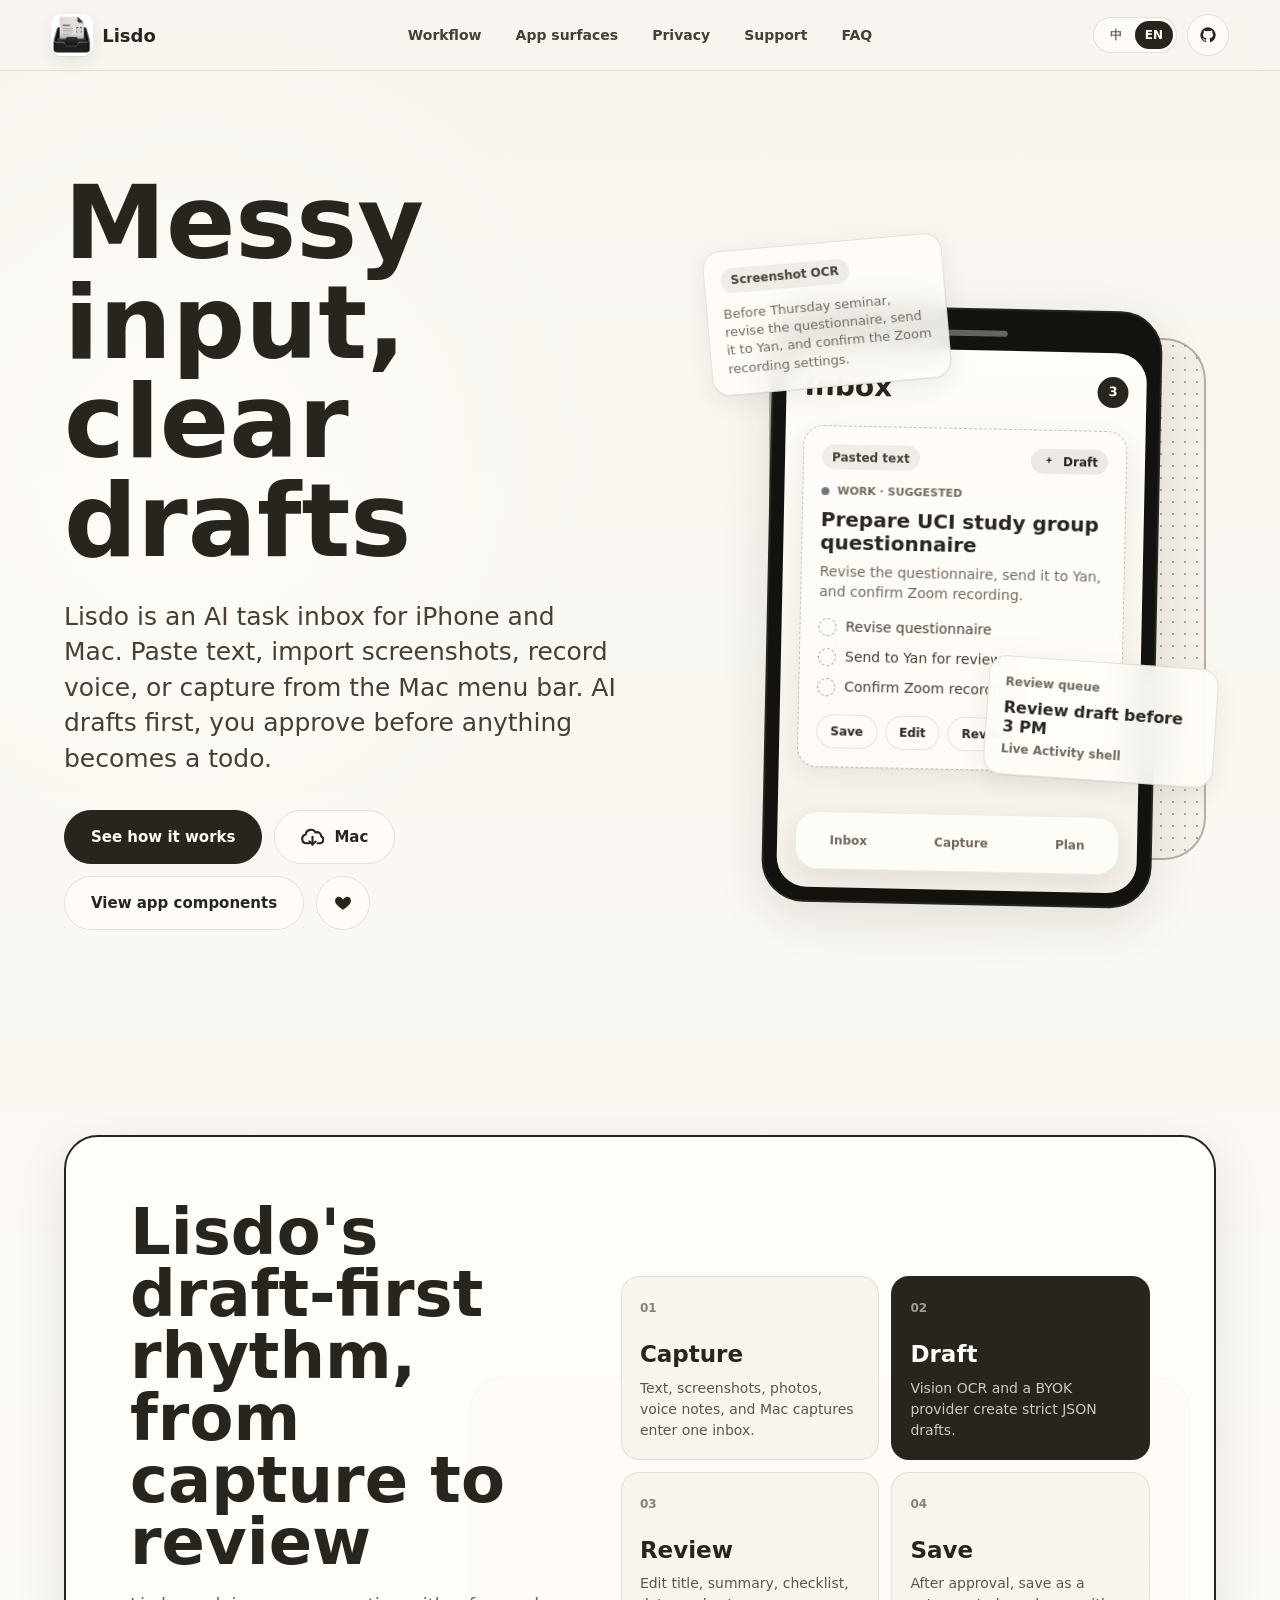
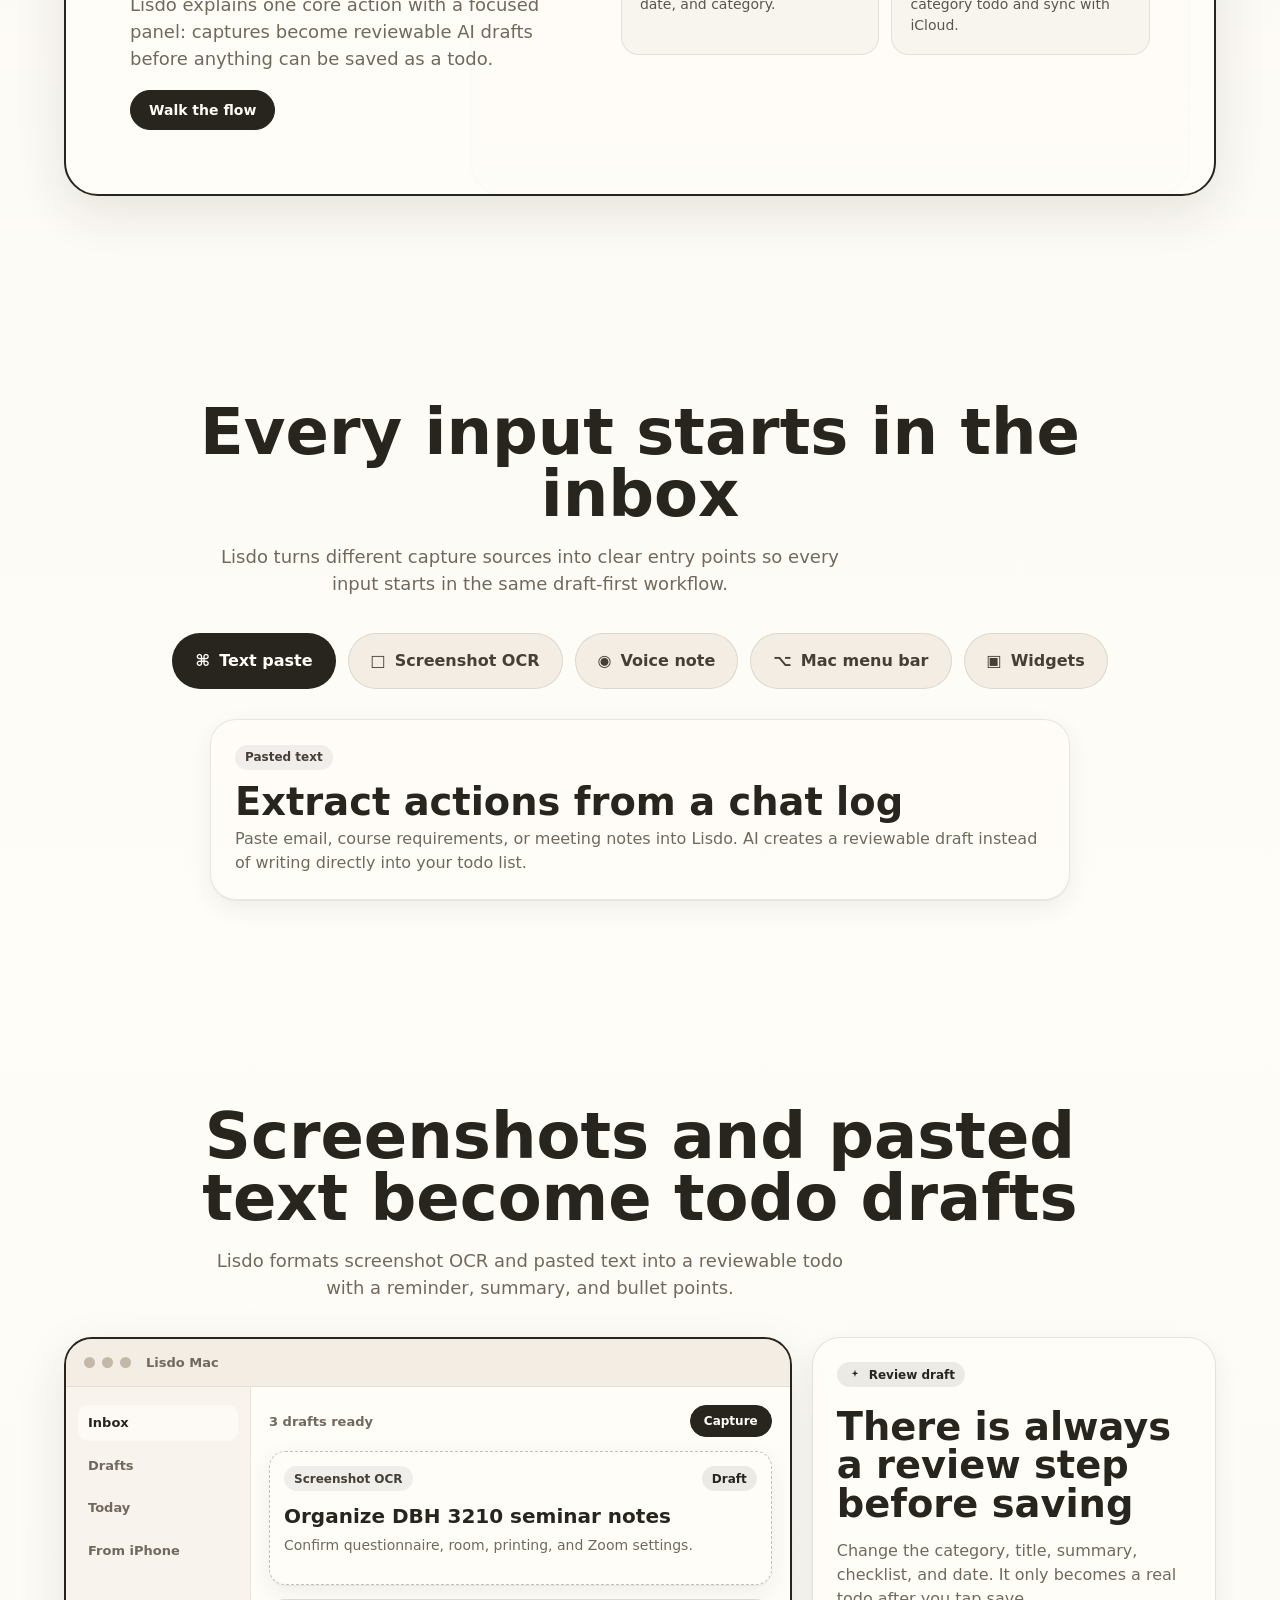
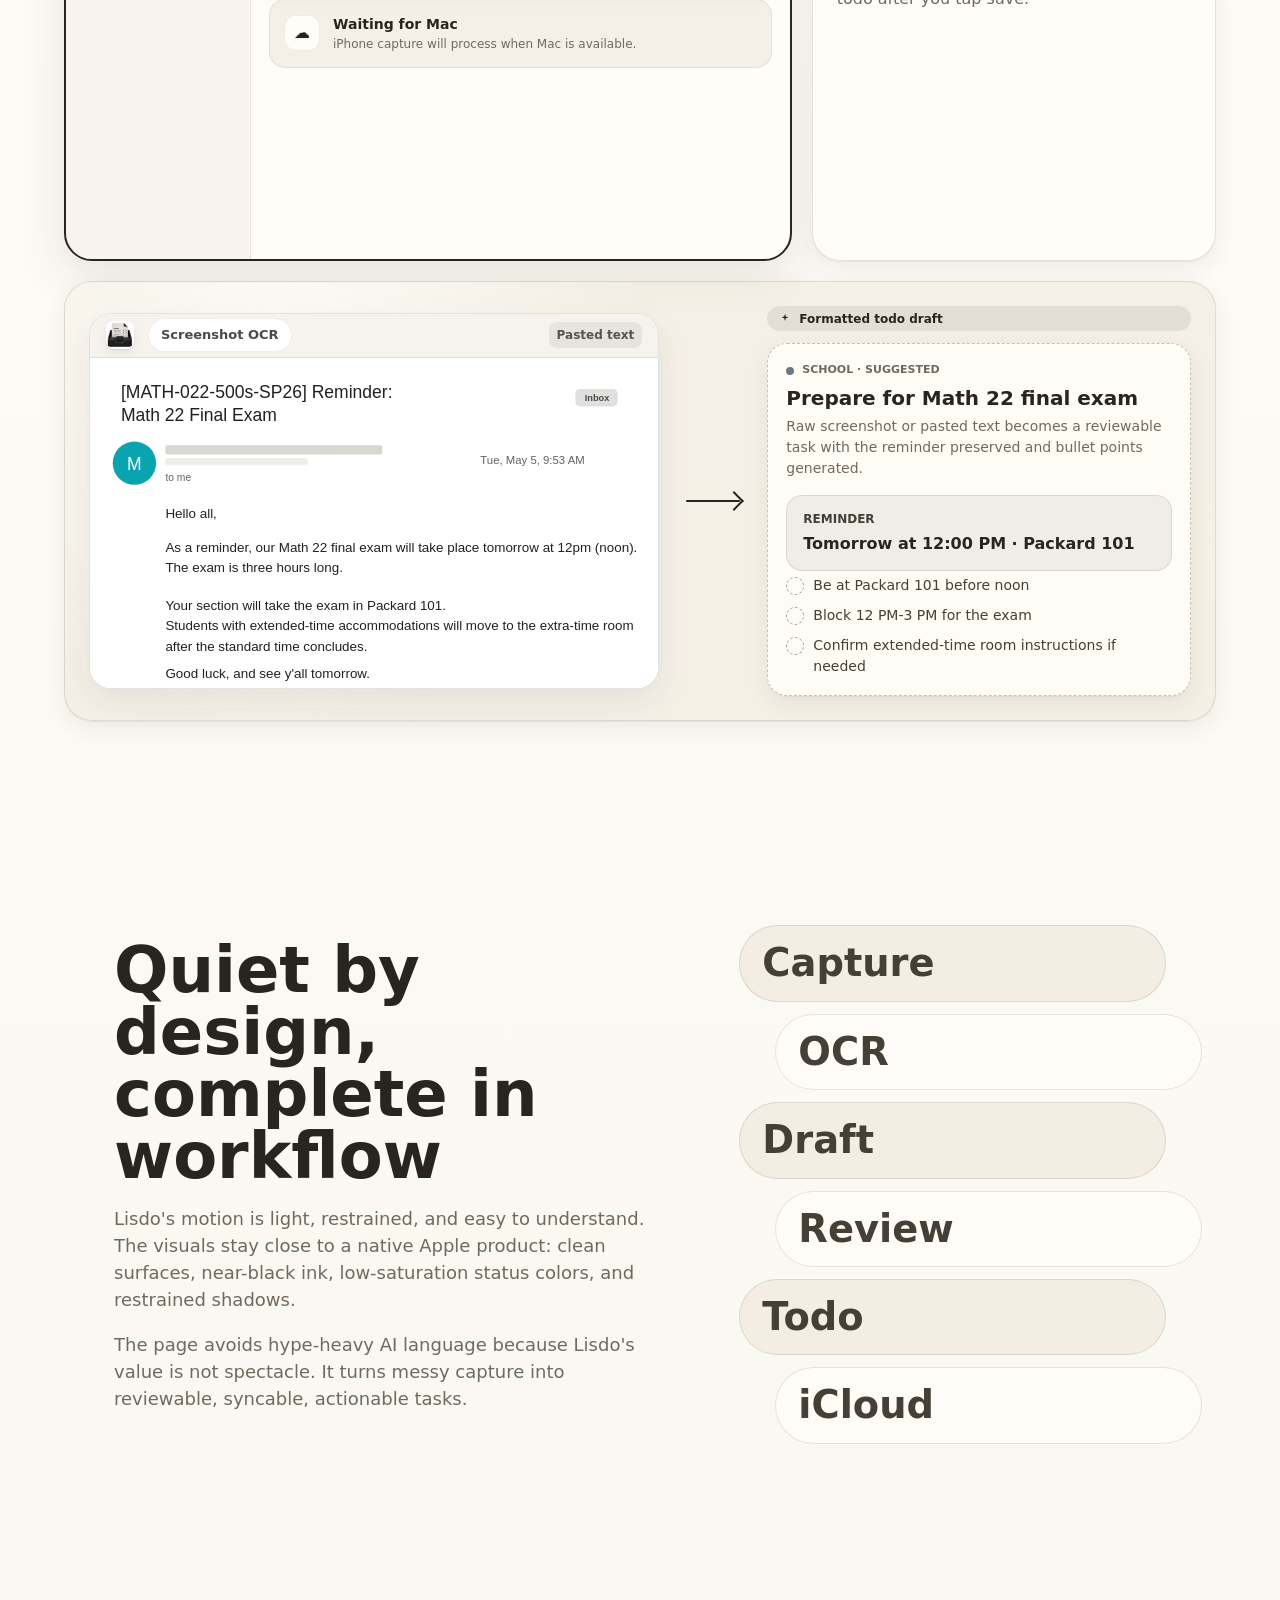
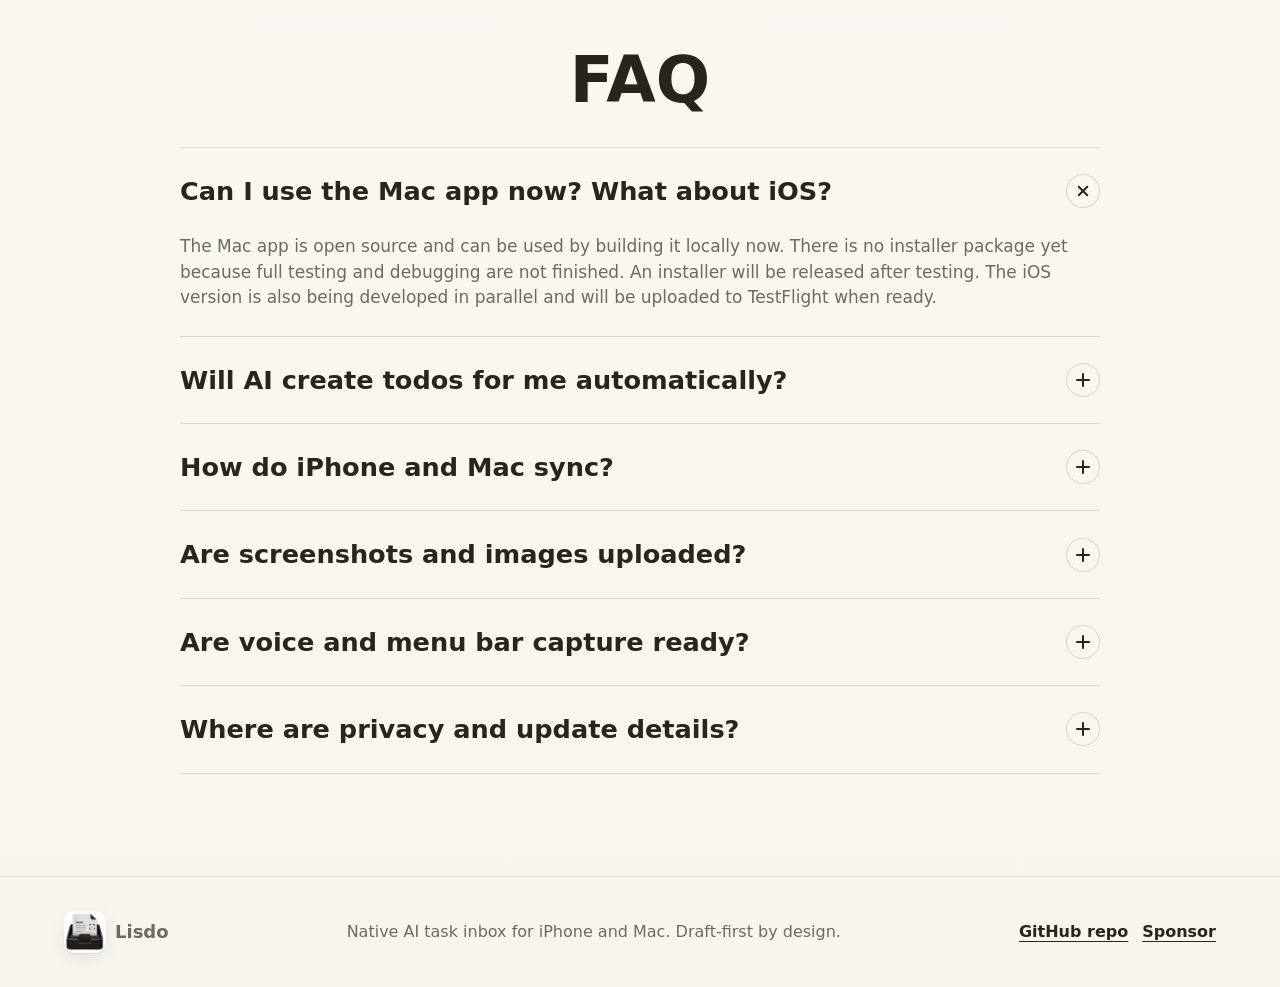
==== commit 4d8858dd: "Use cloud download icon for download buttons Replace the previous filled Mac SVG with a unified outl" ====
--- a/Website/index.html
+++ b/Website/index.html
@@ -63,8 +63,10 @@
               rel="noopener noreferrer"
               aria-label="Download Lisdo for Mac"
             >
-              <svg viewBox="0 0 24 24" aria-hidden="true">
-                <path d="M12 3.5a6 6 0 0 1 5.86 4.68A5.25 5.25 0 0 1 17.25 18H15a1 1 0 1 1 0-2h2.25a3.25 3.25 0 0 0 .19-6.49l-.9-.05-.14-.89A4 4 0 0 0 8.7 7.86l-.32.75-.81-.08a3.75 3.75 0 0 0-.32 7.47H9a1 1 0 1 1 0 2H7.25A5.75 5.75 0 0 1 6.9 6.5 6 6 0 0 1 12 3.5Zm0 7a1 1 0 0 1 1 1v4.09l1.3-1.3a1 1 0 1 1 1.4 1.42l-3 3a1 1 0 0 1-1.4 0l-3-3a1 1 0 1 1 1.4-1.42l1.3 1.3V11.5a1 1 0 0 1 1-1Z"></path>
+              <svg class="download-cloud-icon" viewBox="0 0 24 24" aria-hidden="true">
+                <path d="M8.4 18H5.8a4.6 4.6 0 0 1-.9-9.1 5.5 5.5 0 0 1 10.3-2.1 4.1 4.1 0 0 1 5.8 3.9 3.9 3.9 0 0 1-.7 7.3h-3.1"></path>
+                <path d="M12 11.2v8.2"></path>
+                <path d="m8.8 16.2 3.2 3.2 3.2-3.2"></path>
               </svg>
               <span data-i18n="hero.macDownload">Mac</span>
             </a>
--- a/Website/styles.css
+++ b/Website/styles.css
@@ -220,6 +220,17 @@
   fill: currentColor;
 }
 
+.pill-button svg.download-cloud-icon {
+  width: 23px;
+  height: 23px;
+  margin-right: 10px;
+  fill: none;
+  stroke: currentColor;
+  stroke-width: 2.2;
+  stroke-linecap: round;
+  stroke-linejoin: round;
+}
+
 .icon-button.large svg {
   width: 18px;
   height: 18px;
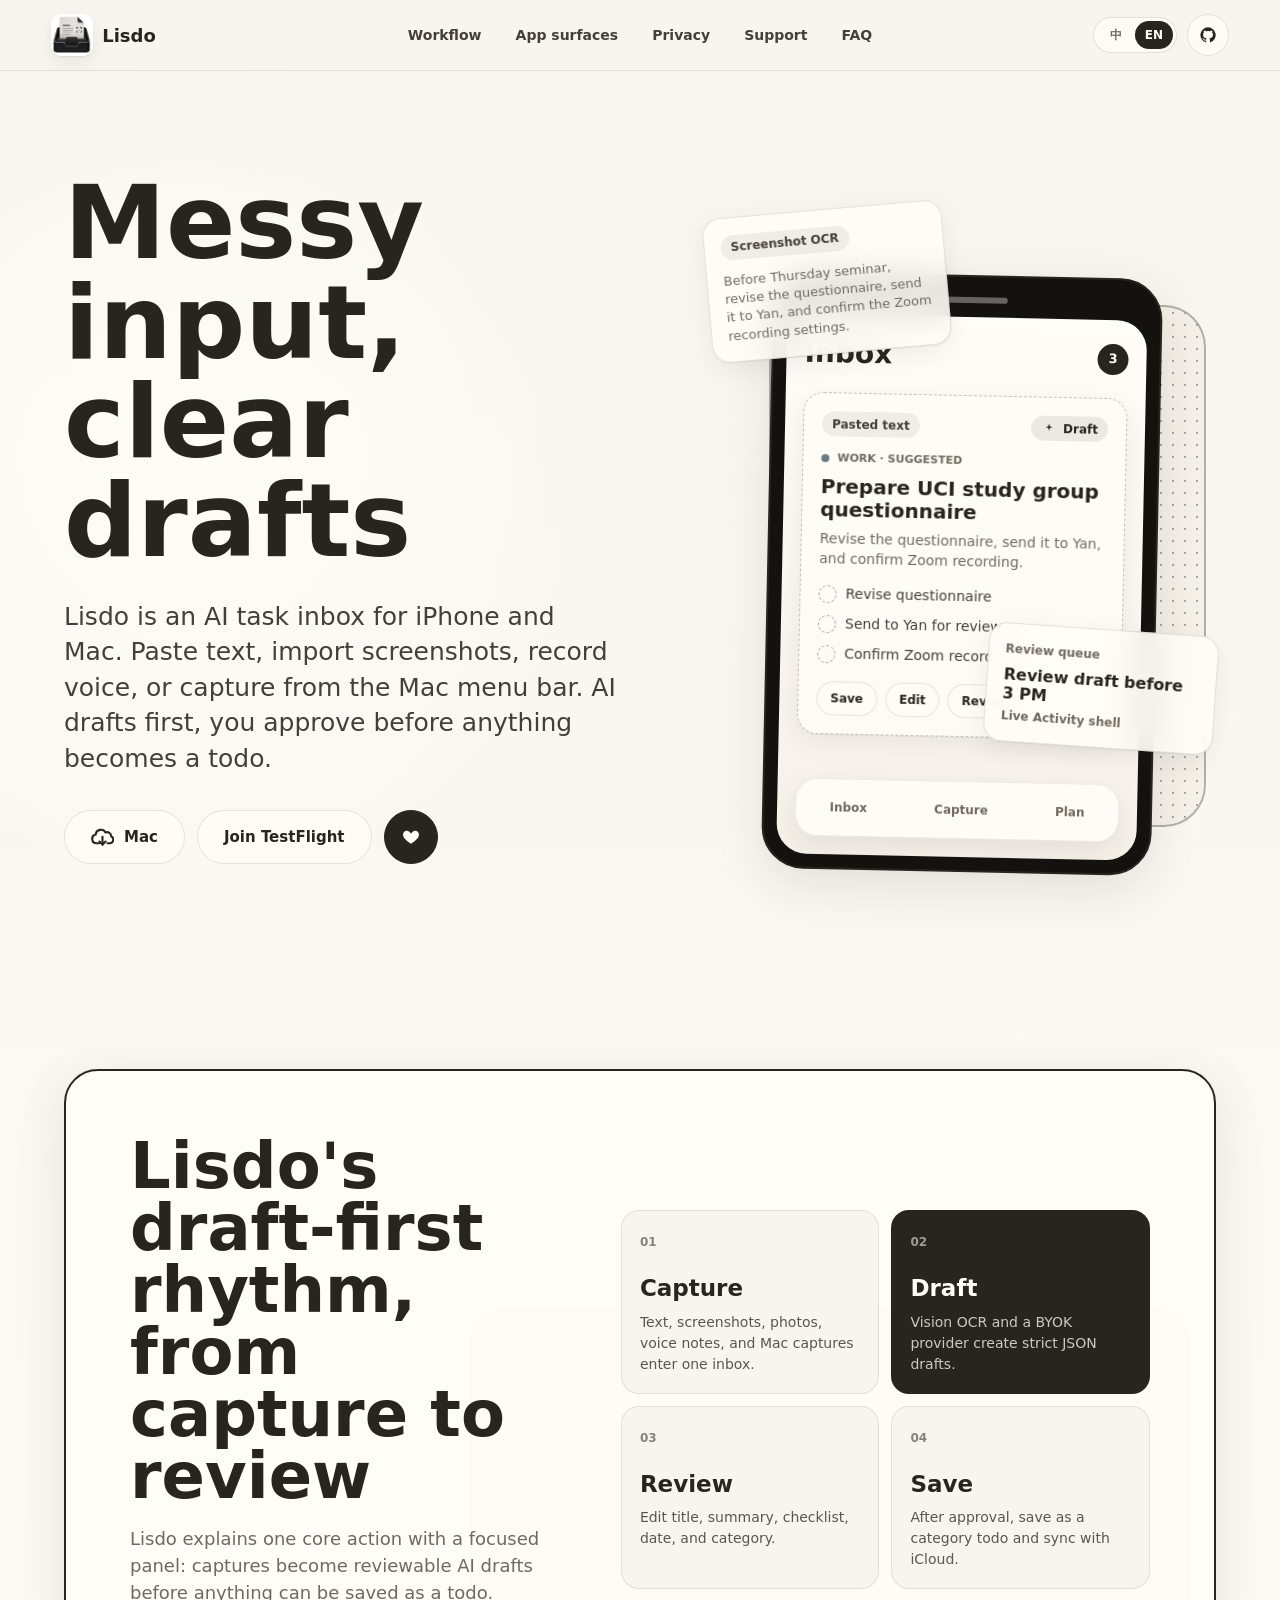
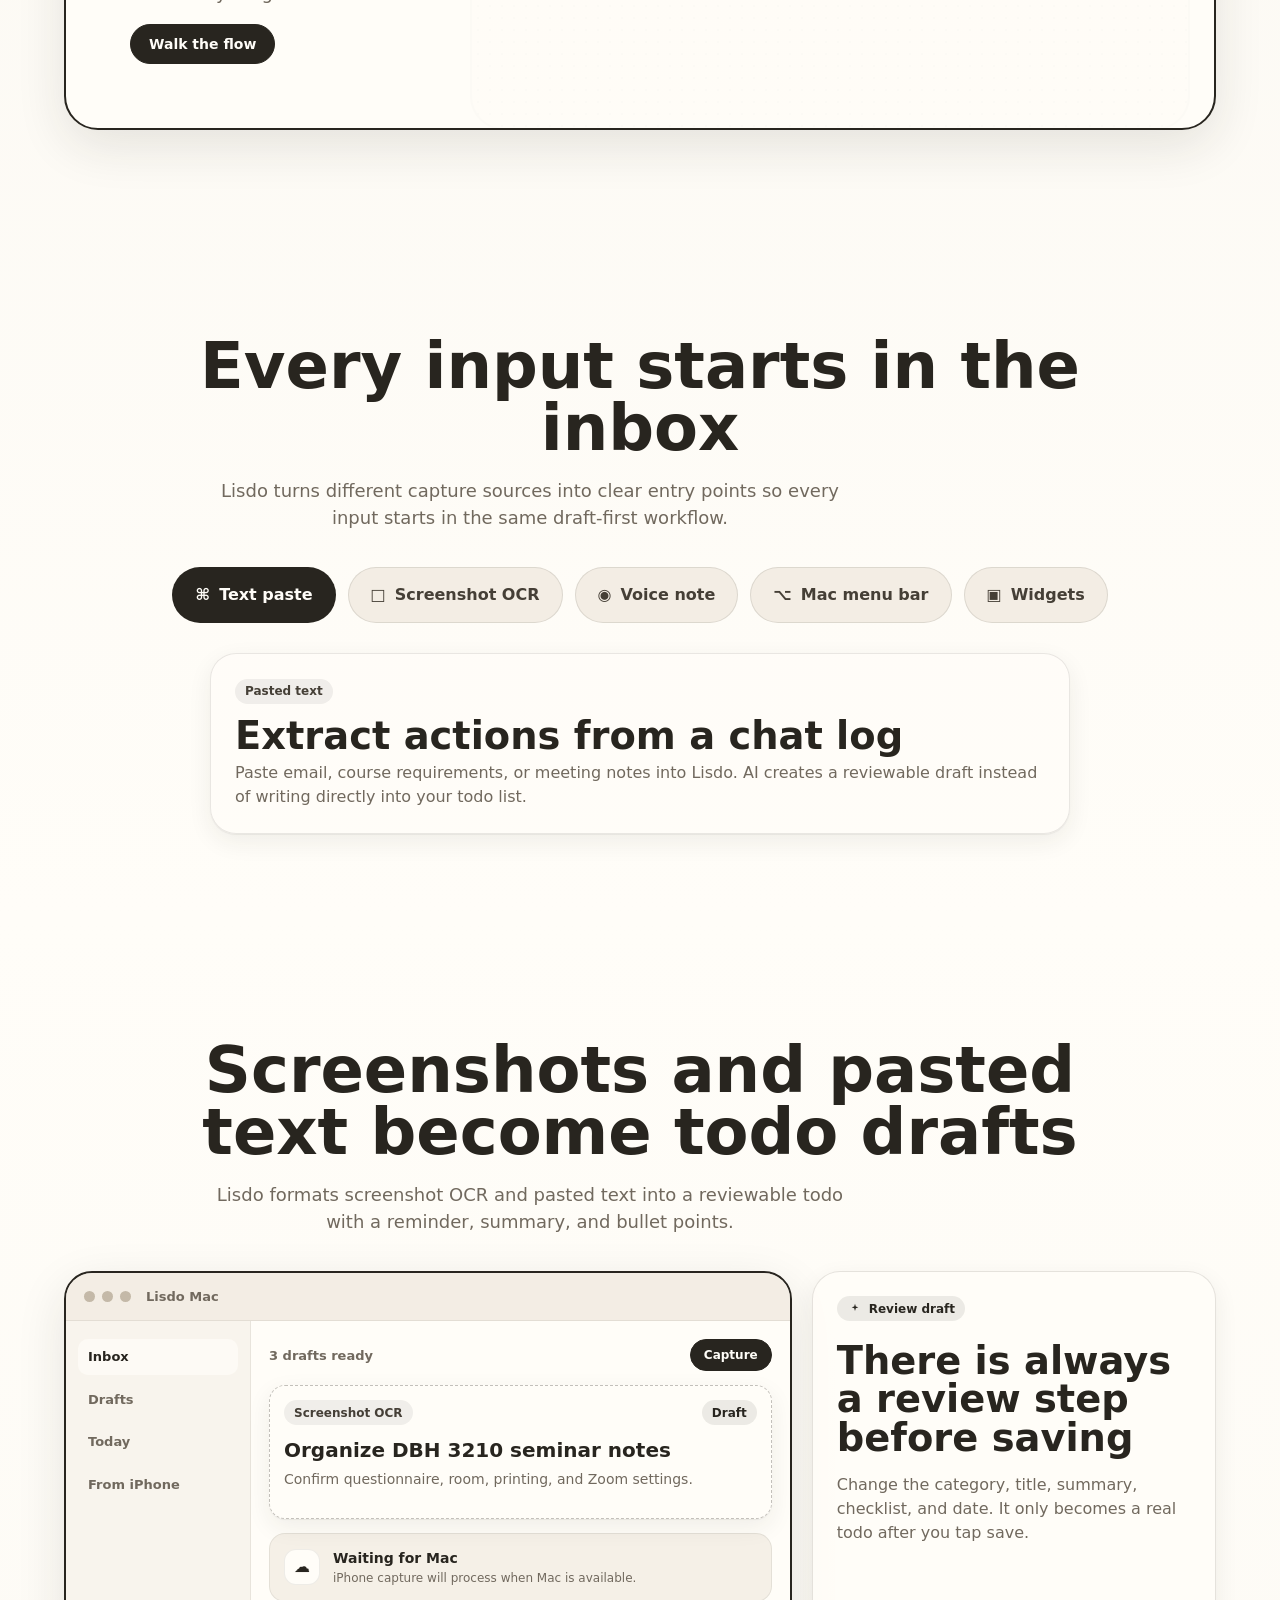
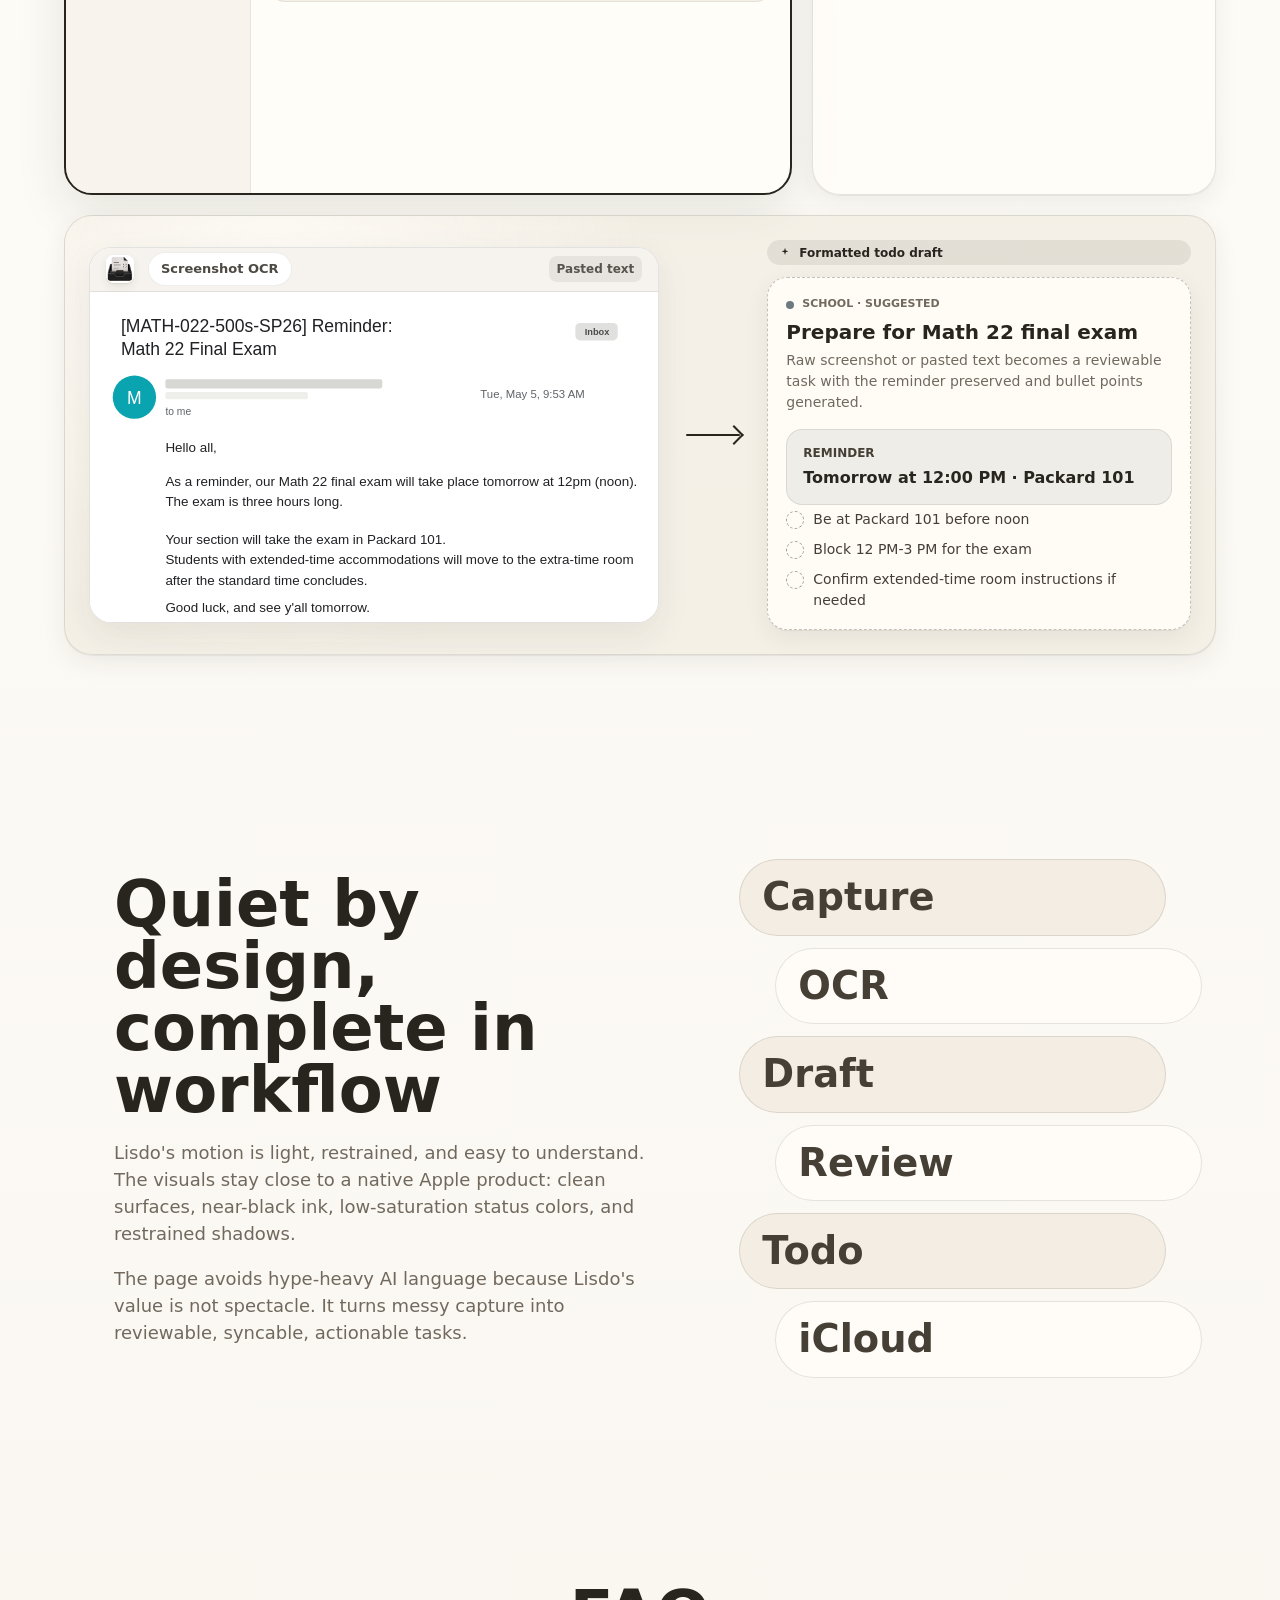
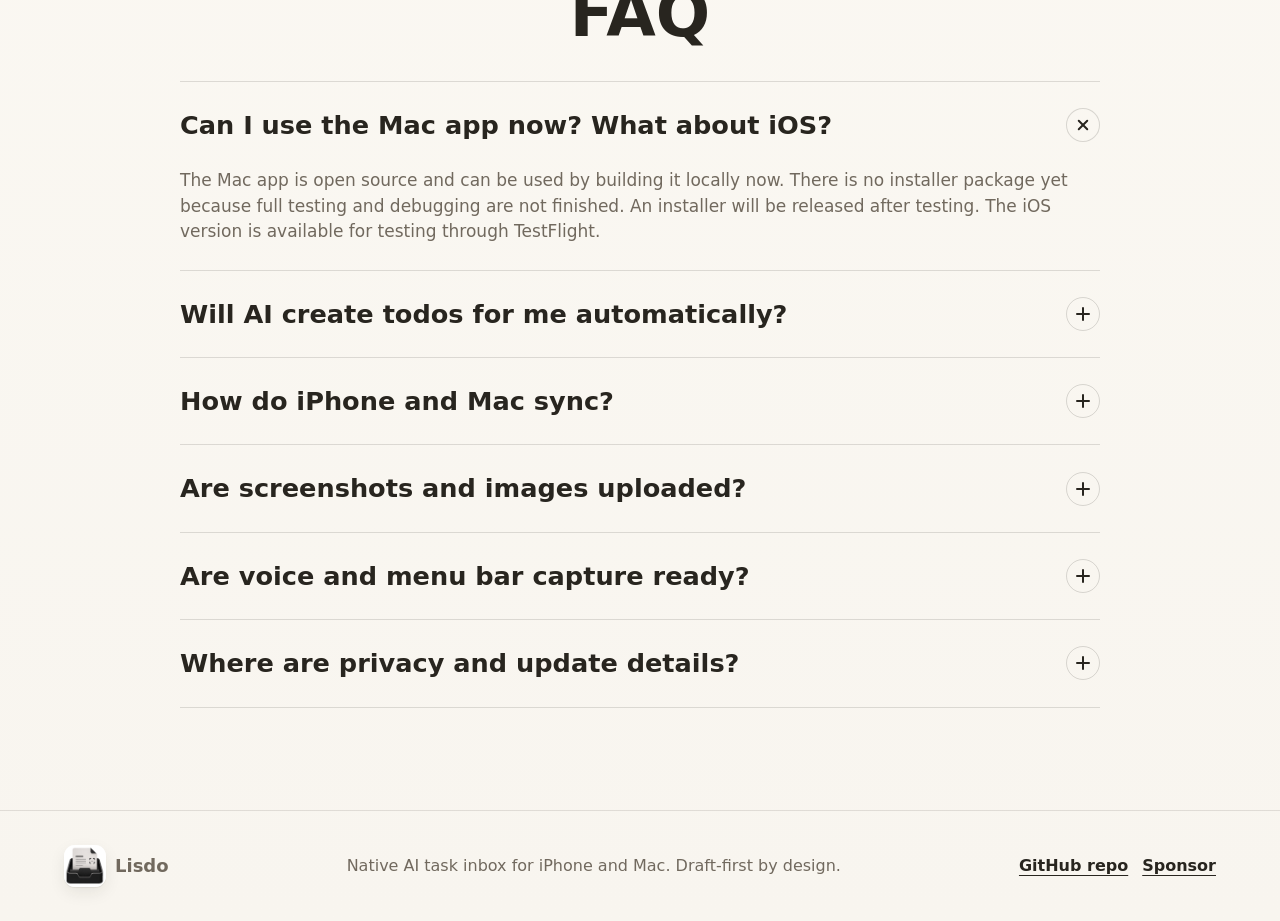
==== commit 3df40cbd: "Add TestFlight links and update copy/UI Promote iOS TestFlight availability across the site: remove " ====
--- a/Website/index.html
+++ b/Website/index.html
@@ -55,7 +55,6 @@
             Lisdo 是 iPhone 和 Mac 上的 AI task inbox。复制文字、导入截图、语音记录或从 Mac 菜单栏捕获内容，先生成草稿，再由你确认保存为分类待办。
           </p>
           <div class="hero-actions">
-            <a class="pill-button dark large" href="#workflow" data-i18n="hero.primary">看它如何工作</a>
             <a
               class="pill-button light large download-button"
               href="https://github.com/Robert1124/Lisdo/releases"
@@ -70,9 +69,16 @@
               </svg>
               <span data-i18n="hero.macDownload">Mac</span>
             </a>
-            <a class="pill-button light large" href="#surfaces" data-i18n="hero.secondary">查看 App 组件</a>
             <a
-              class="icon-button large"
+              class="pill-button light large"
+              href="https://testflight.apple.com/join/XJnUYH11"
+              target="_blank"
+              rel="noopener noreferrer"
+              data-i18n="hero.testflight"
+              aria-label="Join Lisdo TestFlight"
+            >Join TestFlight</a>
+            <a
+              class="icon-button dark large"
               href="https://github.com/sponsors/Robert1124"
               target="_blank"
               rel="noopener noreferrer"
--- a/Website/styles.css
+++ b/Website/styles.css
@@ -201,6 +201,12 @@
   background: rgba(255, 253, 248, 0.86);
 }
 
+.icon-button.dark {
+  color: var(--on-accent);
+  background: var(--ink-1);
+  border-color: var(--ink-1);
+}
+
 .icon-button.large {
   width: 54px;
   min-width: 54px;
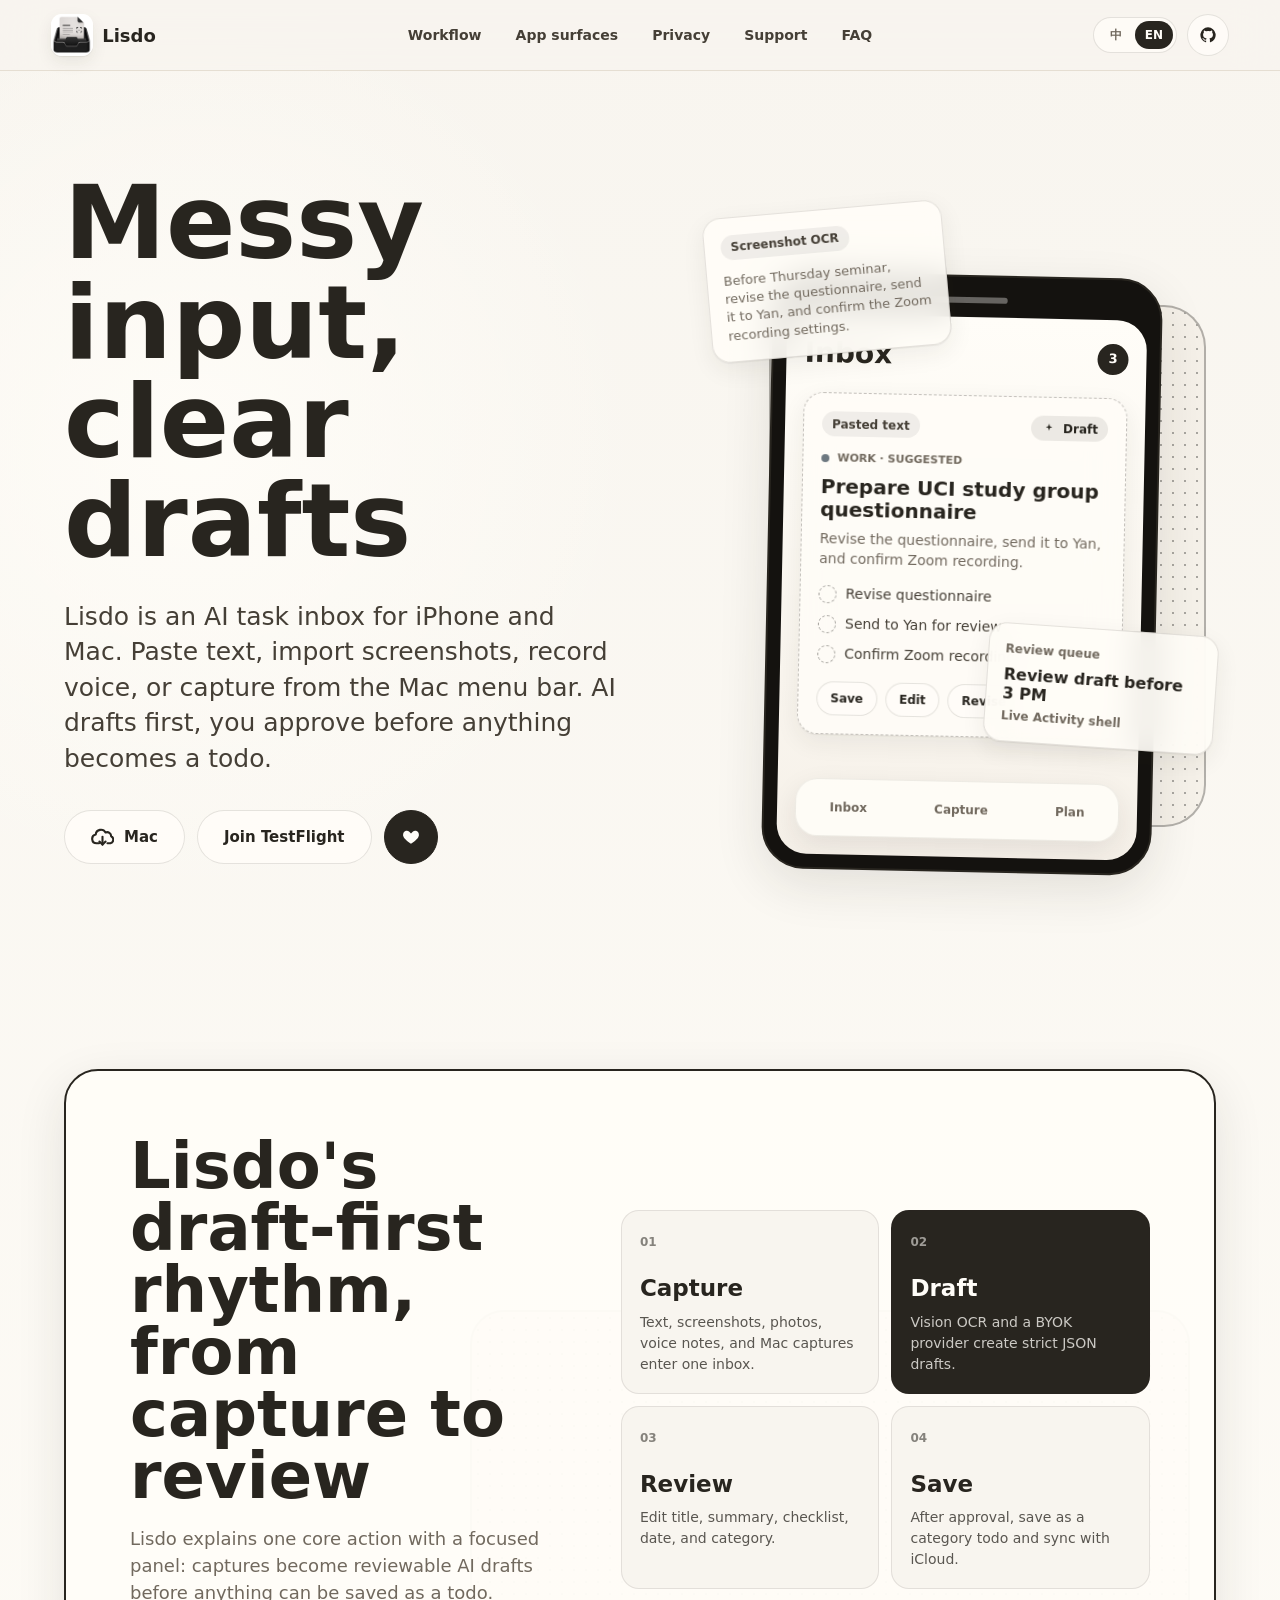
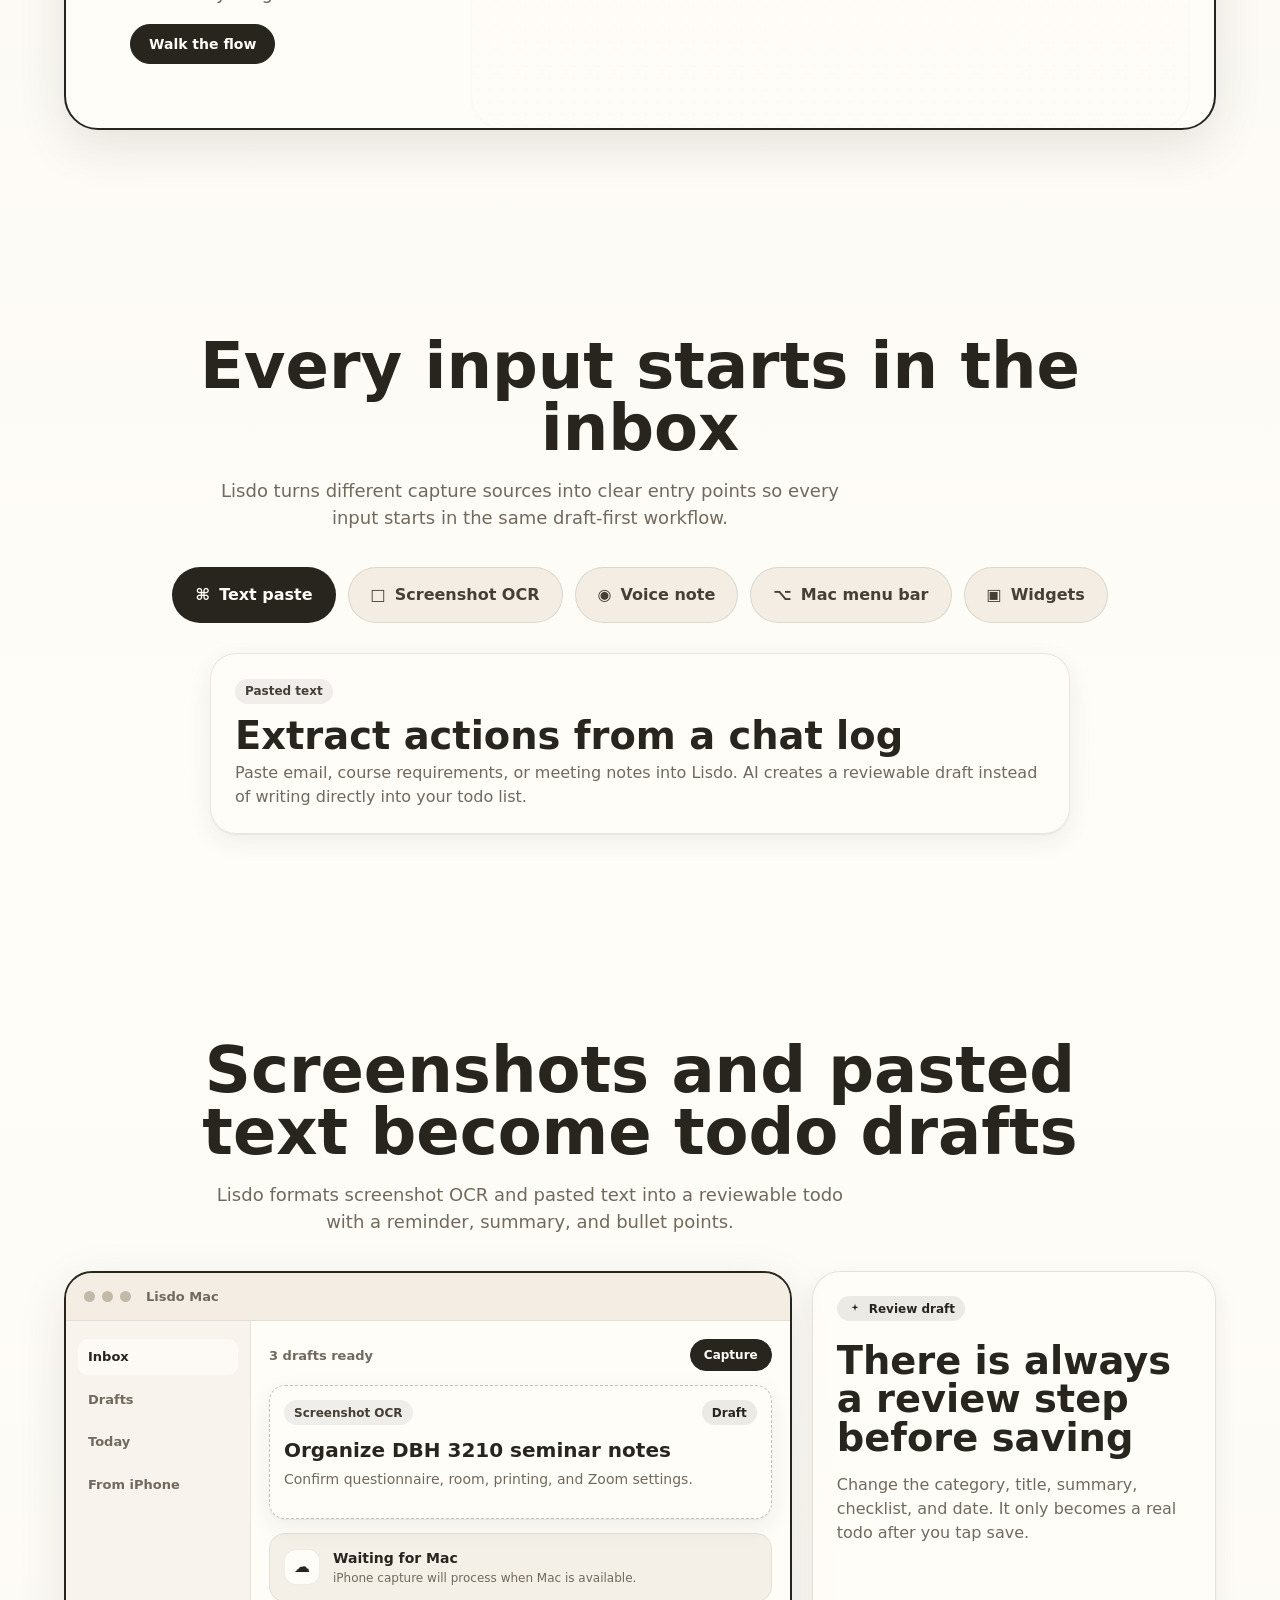
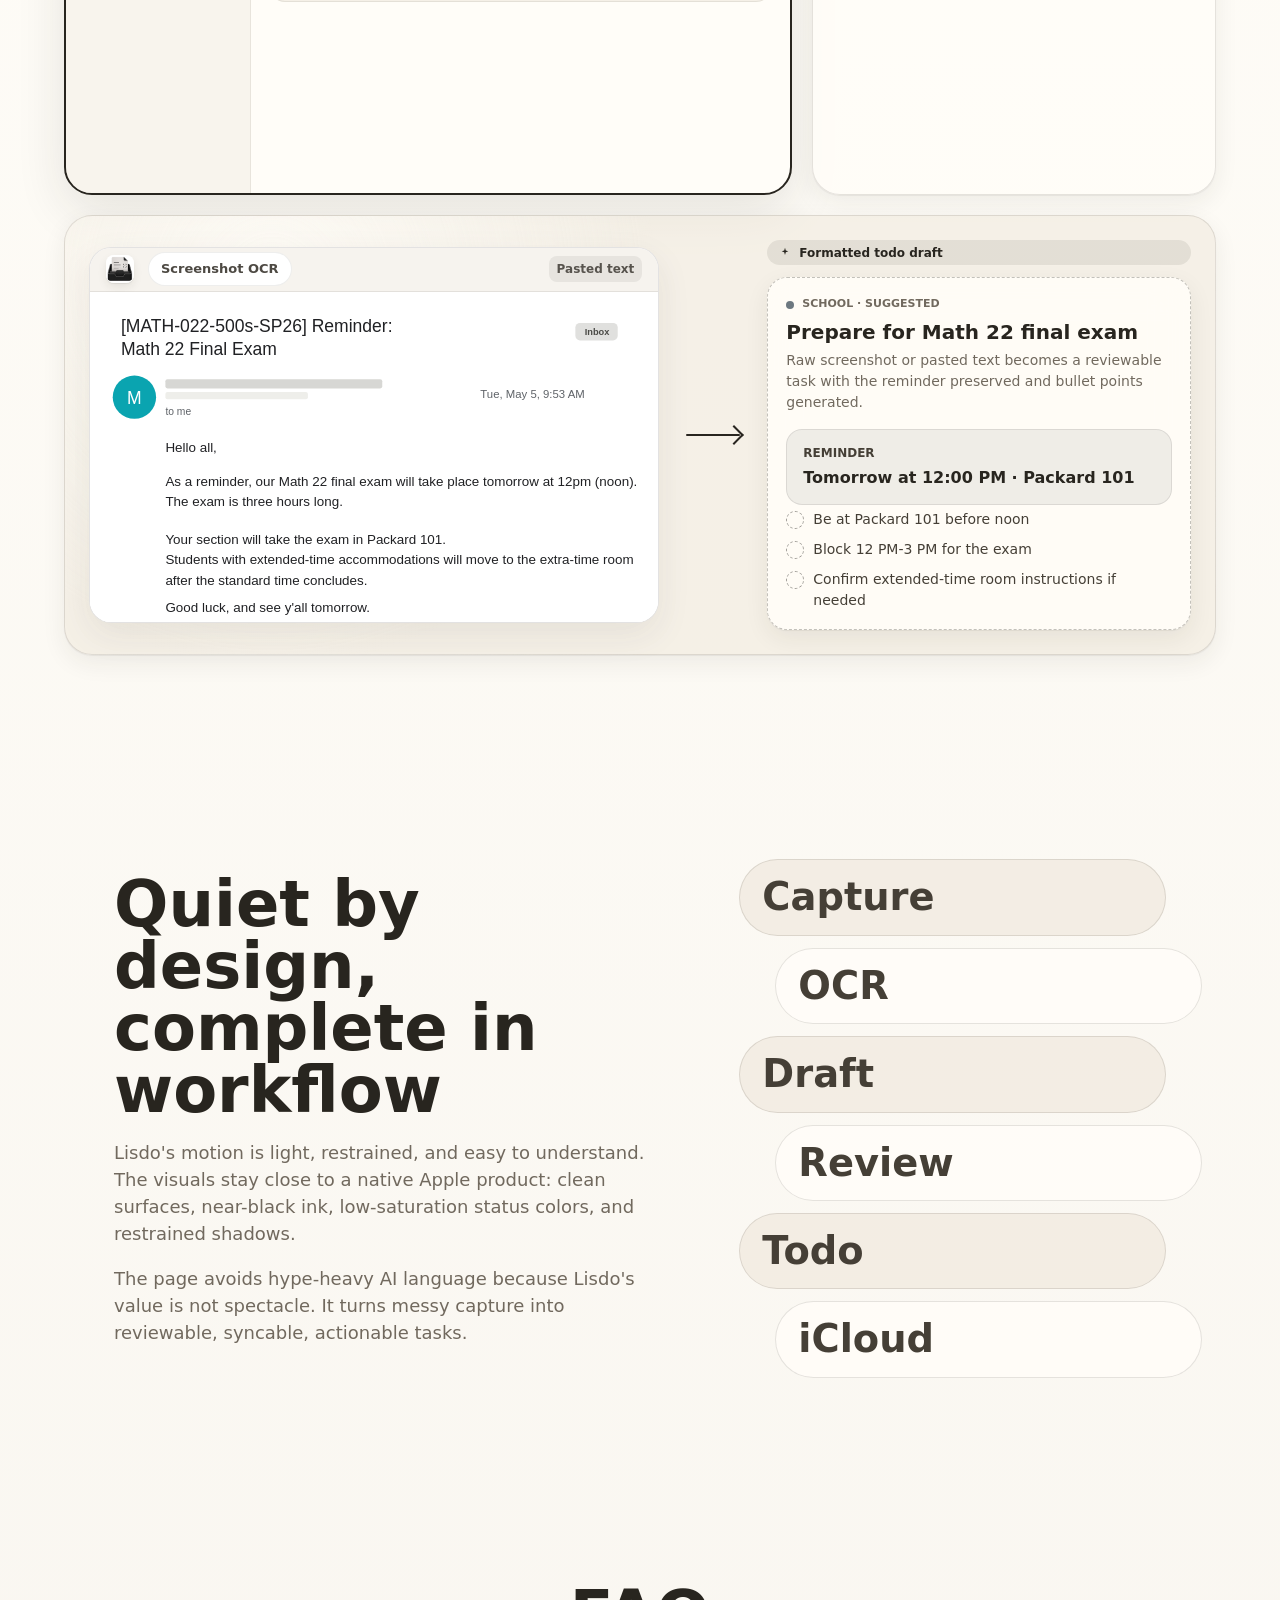
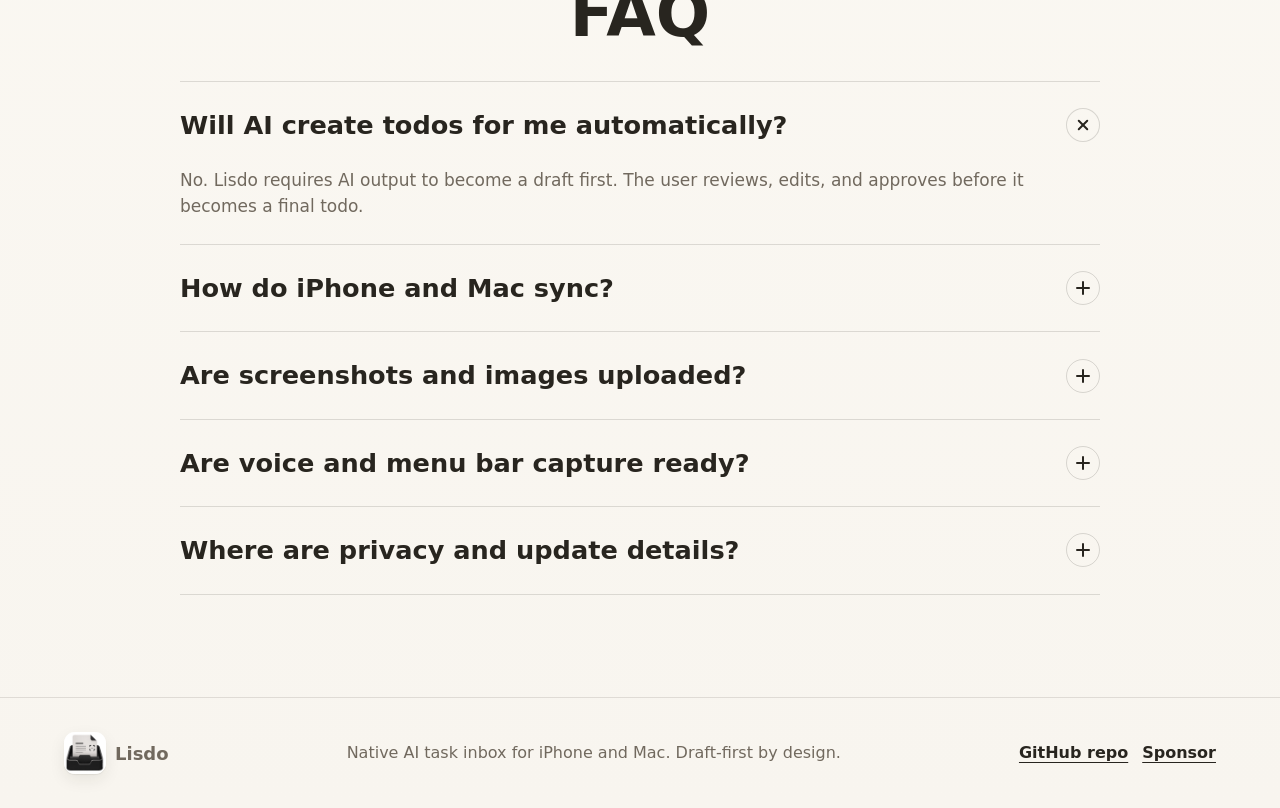
==== commit fe79d19e: "Support markdown appcast descriptions and tests Detect markdown release-notes files and mark the <de" ====
--- a/Website/index.html
+++ b/Website/index.html
@@ -348,19 +348,10 @@
         <div class="faq-list reveal">
           <div class="faq-item">
             <button type="button" aria-expanded="true">
-              <span data-i18n="faq.q5">Mac 现在可以用吗？iOS 版本呢？</span>
+              <span data-i18n="faq.q1">AI 会不会直接替我创建待办？</span>
               <span class="faq-toggle" aria-hidden="true"></span>
             </button>
             <div class="faq-panel">
-              <p data-i18n="faq.a5">Mac 端已经开源，现在可以自己 build 使用；但还未完成完整测试和 debug，所以暂时没有安装包。测试完成后会 release 安装包。iOS 版本也在同步开发，完成后会上传 TestFlight。</p>
-            </div>
-          </div>
-          <div class="faq-item">
-            <button type="button" aria-expanded="false">
-              <span data-i18n="faq.q1">AI 会不会直接替我创建待办？</span>
-              <span class="faq-toggle" aria-hidden="true"></span>
-            </button>
-            <div class="faq-panel" hidden>
               <p data-i18n="faq.a1">不会。Lisdo 的产品流要求所有 AI 输出先成为 draft。用户 review、编辑并确认后，才保存为正式 todo。</p>
             </div>
           </div>
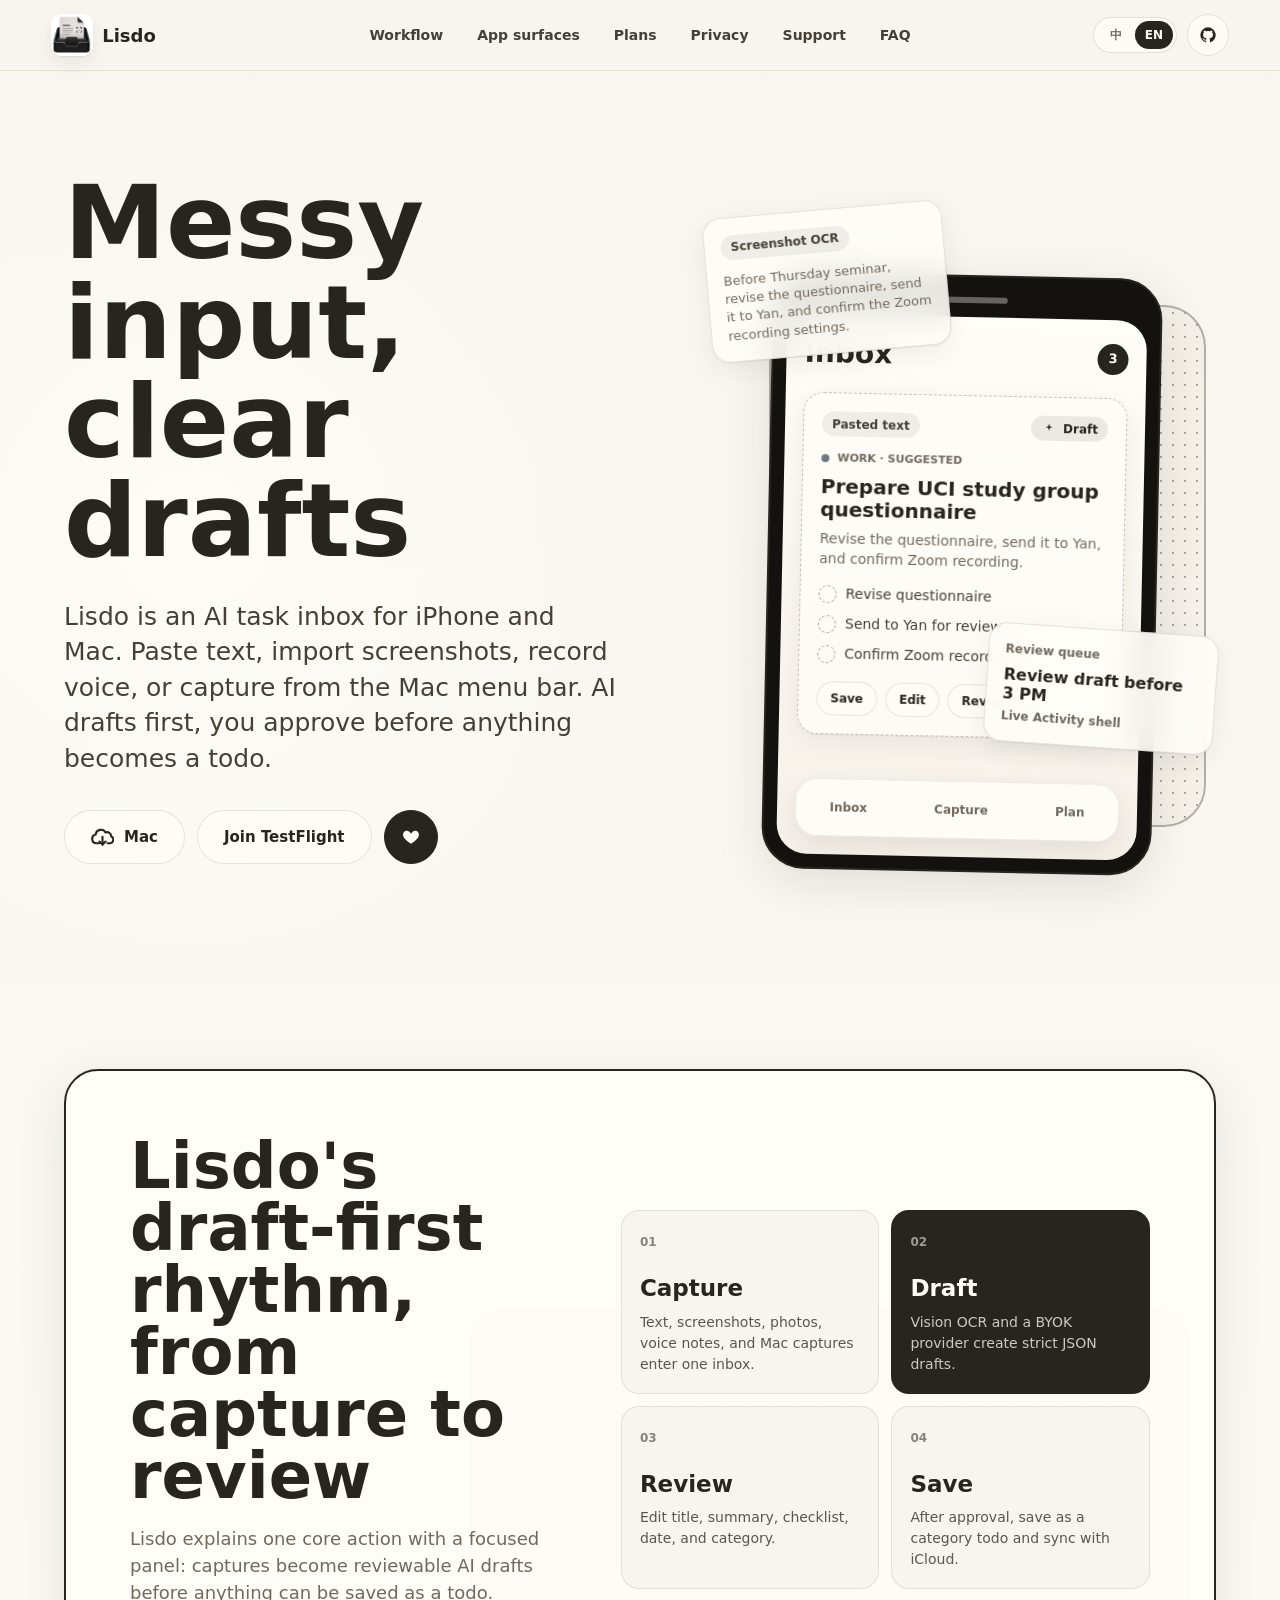
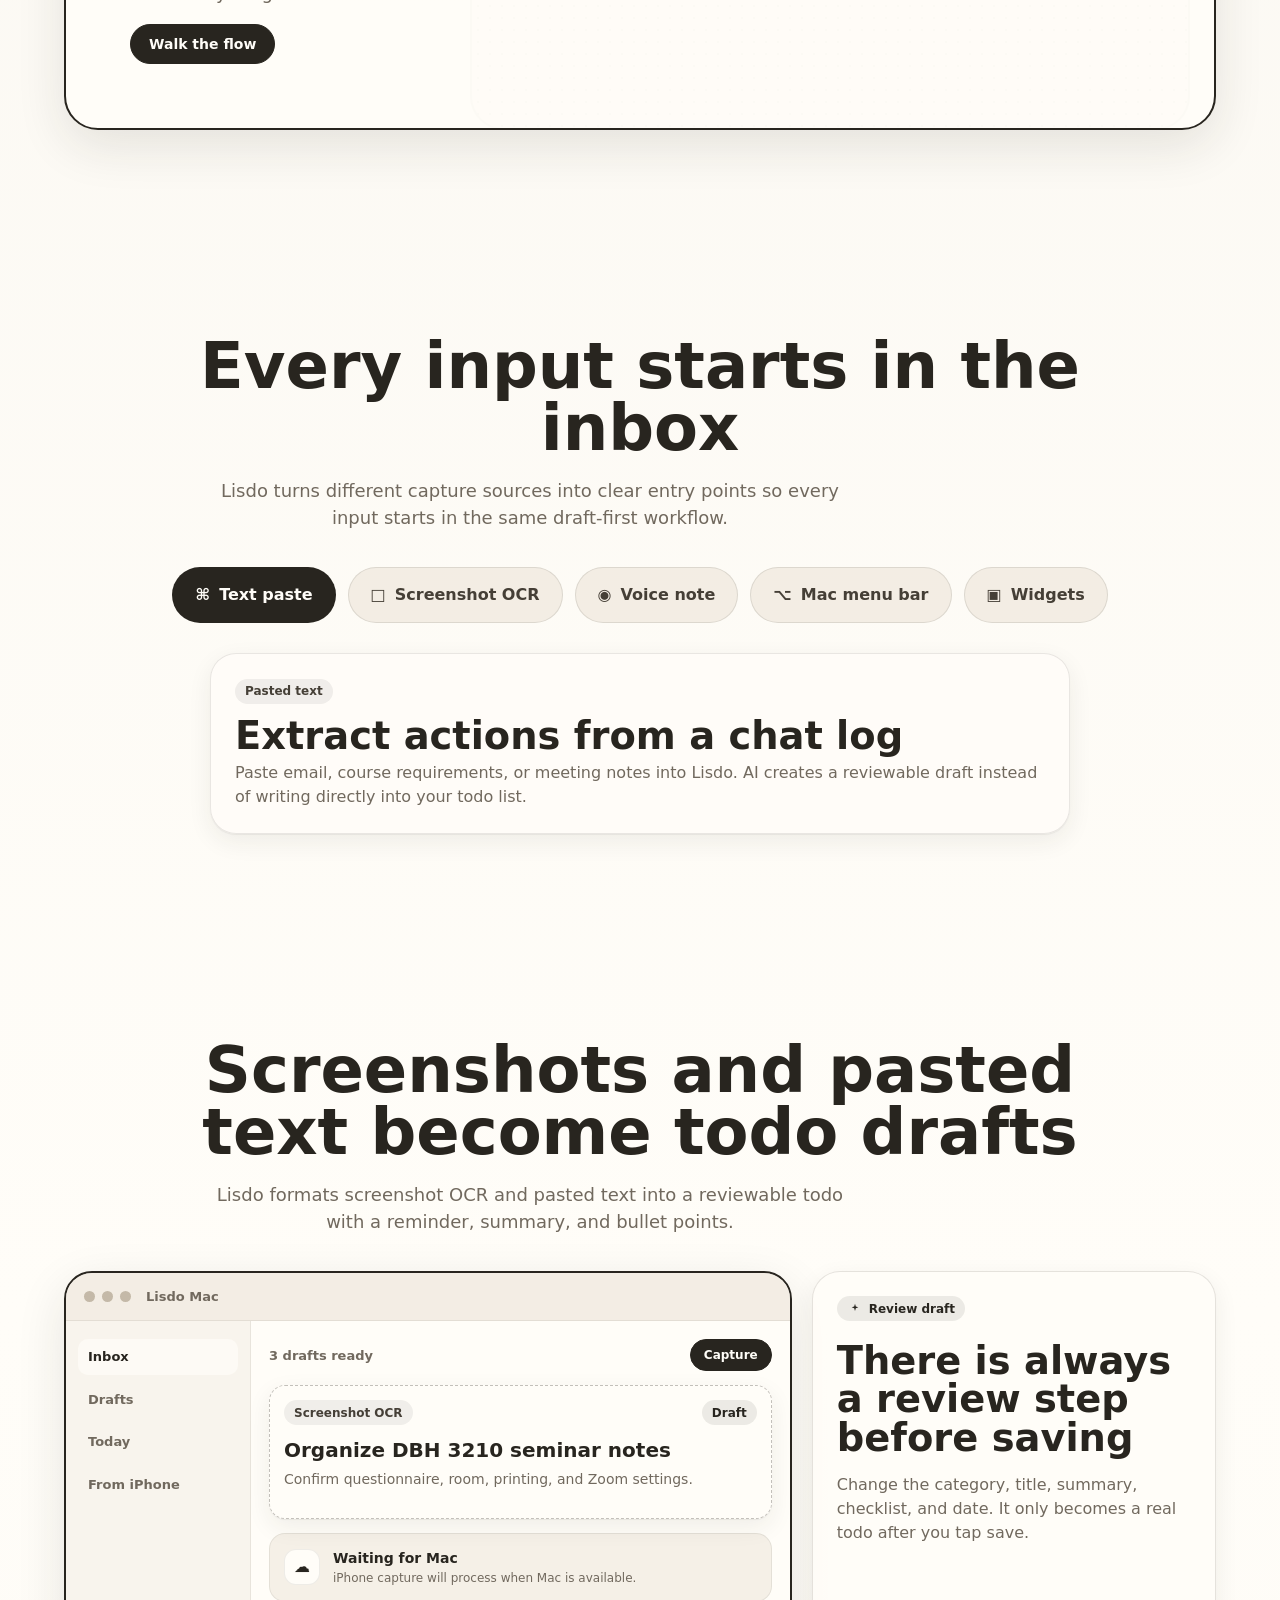
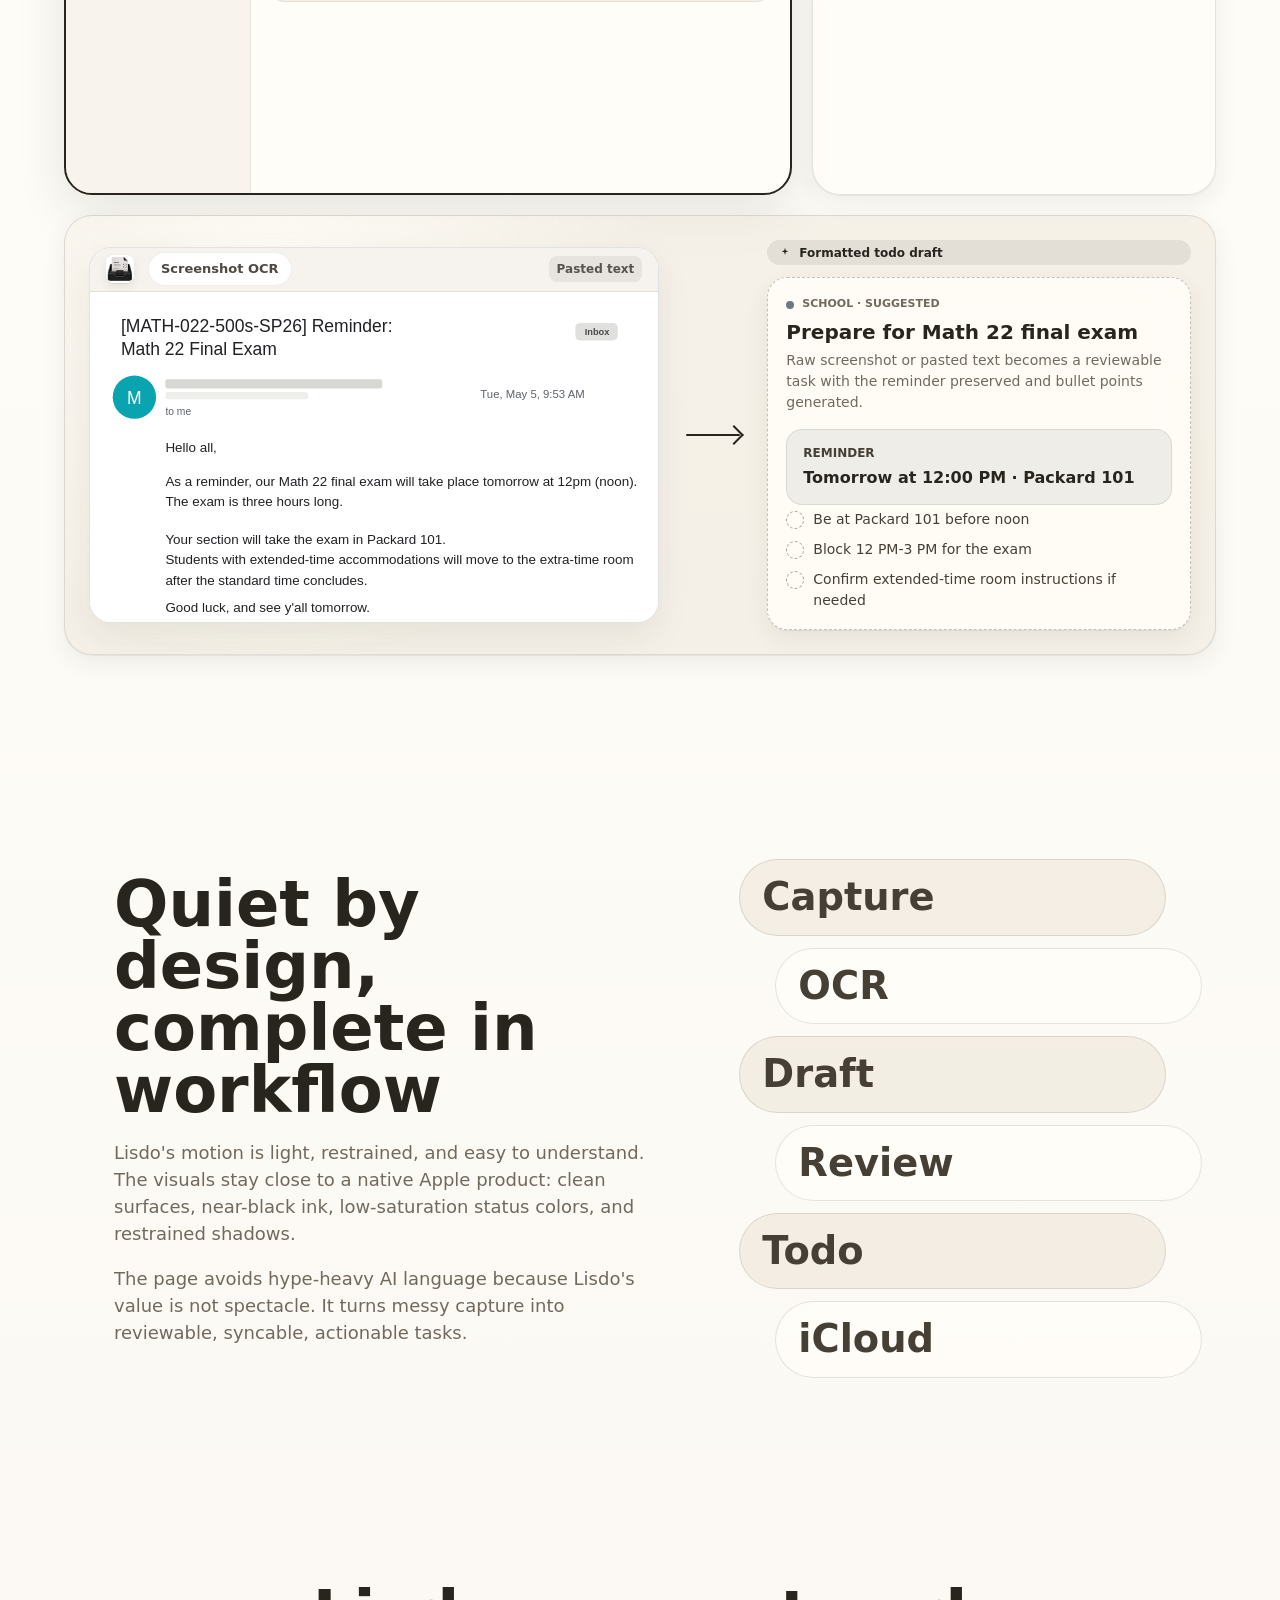
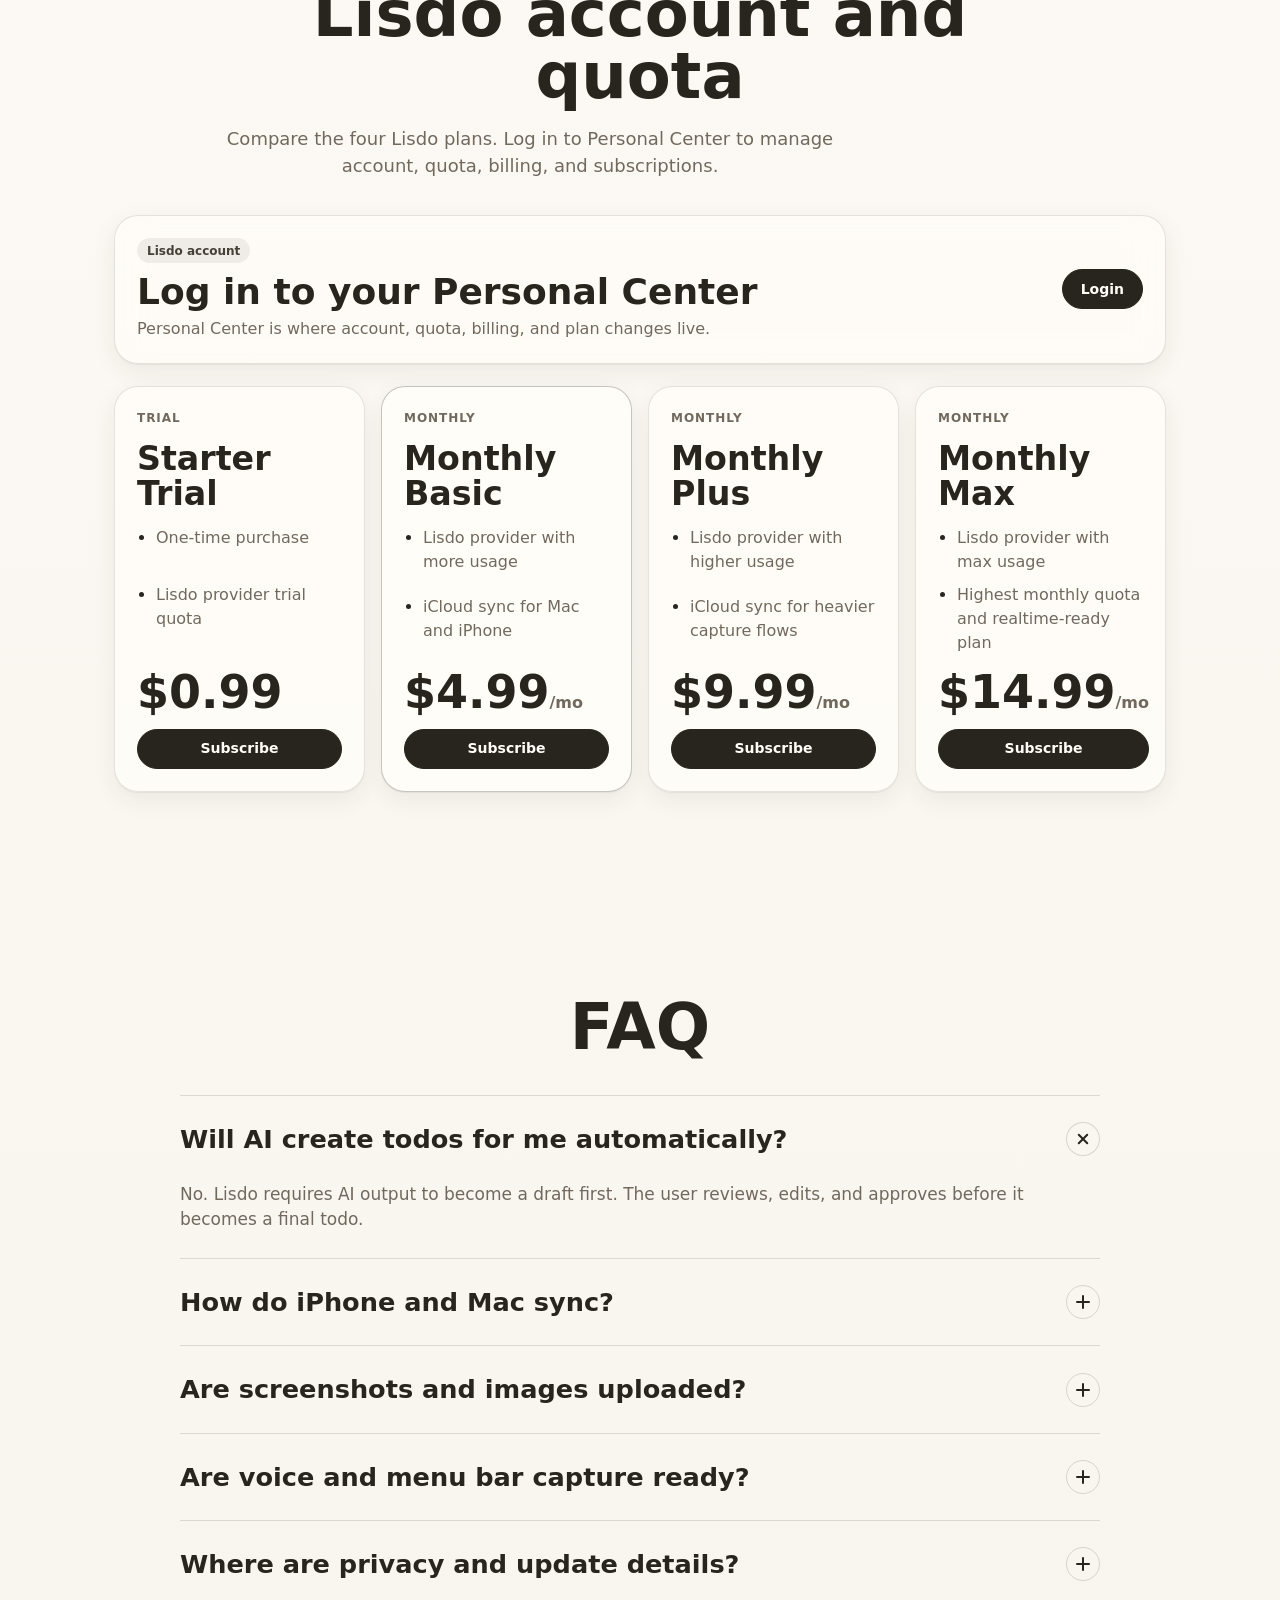
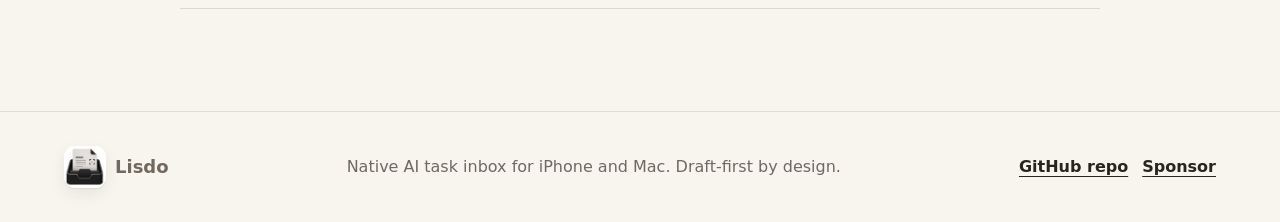
==== commit 89c7c45e: "Add managed AI entitlements and billing" ====
--- a/Website/index.html
+++ b/Website/index.html
@@ -23,6 +23,7 @@
       <nav class="nav-links" aria-label="Primary navigation">
         <a href="#workflow" data-i18n="nav.workflow">工作流</a>
         <a href="#surfaces" data-i18n="nav.surfaces">产品界面</a>
+        <a href="#plans" data-i18n="nav.plans">套餐</a>
         <a href="/privacy.html" data-i18n="nav.privacy">隐私</a>
         <a href="/support.html" data-i18n="nav.support">支持</a>
         <a href="#faq" data-i18n="nav.faq">常见问题</a>
@@ -340,6 +341,67 @@
         </div>
       </section>
 
+      <section id="plans" class="section-pad plan-section">
+        <div class="section-heading reveal">
+          <h2 data-i18n="plans.title">Lisdo 账户和额度</h2>
+          <p data-i18n="plans.subtitle">查看四个 Lisdo plan。登录 Personal Center 后，可以管理账户、额度和订阅。</p>
+        </div>
+
+        <div class="web-account-panel reveal">
+          <div>
+            <span class="source-pill" data-i18n="plans.accountLabel">Lisdo account</span>
+            <h3 data-i18n="plans.personalCenterTitle">Log in to your Personal Center</h3>
+            <p data-i18n="plans.personalCenterBody">Personal Center is where account, quota, billing, and plan changes live.</p>
+          </div>
+          <div class="web-account-actions">
+            <a class="pill-button dark" href="account.html" data-open-account data-i18n="plans.openPersonalCenter">Login</a>
+          </div>
+        </div>
+
+        <div class="plan-grid reveal plan-grid-home">
+          <article class="plan-card">
+            <span class="plan-kicker" data-i18n="plans.trialKicker">Trial</span>
+            <h3 data-i18n="plans.starterTitle">Starter Trial</h3>
+            <ul class="plan-points">
+              <li data-i18n="plans.starterPoint1">One-time purchase</li>
+              <li data-i18n="plans.starterPoint2">Lisdo provider trial quota</li>
+            </ul>
+            <div class="plan-price">$0.99</div>
+            <a class="pill-button dark" href="account.html?plan=starterTrial" data-open-account data-plan-product="starterTrial" data-i18n="plans.subscribe">Subscribe</a>
+          </article>
+          <article class="plan-card featured">
+            <span class="plan-kicker" data-i18n="plans.monthlyKicker">Monthly</span>
+            <h3 data-i18n="plans.basicTitle">Monthly Basic</h3>
+            <ul class="plan-points">
+              <li data-i18n="plans.basicPoint1">Lisdo provider with more usage</li>
+              <li data-i18n="plans.basicPoint2">iCloud sync for Mac and iPhone</li>
+            </ul>
+            <div class="plan-price">$4.99<span data-i18n="plans.perMonth">/mo</span></div>
+            <a class="pill-button dark" href="account.html?plan=monthlyBasic" data-open-account data-plan-product="monthlyBasic" data-i18n="plans.subscribe">Subscribe</a>
+          </article>
+          <article class="plan-card">
+            <span class="plan-kicker" data-i18n="plans.monthlyKicker">Monthly</span>
+            <h3 data-i18n="plans.plusTitle">Monthly Plus</h3>
+            <ul class="plan-points">
+              <li data-i18n="plans.plusPoint1">Lisdo provider with higher usage</li>
+              <li data-i18n="plans.plusPoint2">iCloud sync for heavier capture flows</li>
+            </ul>
+            <div class="plan-price">$9.99<span data-i18n="plans.perMonth">/mo</span></div>
+            <a class="pill-button dark" href="account.html?plan=monthlyPlus" data-open-account data-plan-product="monthlyPlus" data-i18n="plans.subscribe">Subscribe</a>
+          </article>
+          <article class="plan-card">
+            <span class="plan-kicker" data-i18n="plans.monthlyKicker">Monthly</span>
+            <h3 data-i18n="plans.maxTitle">Monthly Max</h3>
+            <ul class="plan-points">
+              <li data-i18n="plans.maxPoint1">Lisdo provider with max usage</li>
+              <li data-i18n="plans.maxPoint2">Highest monthly quota and realtime-ready plan</li>
+            </ul>
+            <div class="plan-price">$14.99<span data-i18n="plans.perMonth">/mo</span></div>
+            <a class="pill-button dark" href="account.html?plan=monthlyMax" data-open-account data-plan-product="monthlyMax" data-i18n="plans.subscribe">Subscribe</a>
+          </article>
+        </div>
+      </section>
+
       <section id="faq" class="section-pad faq">
         <div class="section-heading reveal">
           <h2 data-i18n="faq.title">常见问题</h2>
@@ -426,6 +488,7 @@
       </nav>
     </footer>
 
+    <script src="config.js"></script>
     <script src="script.js"></script>
   </body>
 </html>
--- a/Website/styles.css
+++ b/Website/styles.css
@@ -1033,6 +1033,290 @@
   background: rgba(255, 253, 248, 0.86);
 }
 
+.plan-section {
+  max-width: 1180px;
+  margin: 0 auto;
+}
+
+.web-account-panel {
+  display: grid;
+  grid-template-columns: minmax(0, 1fr) auto;
+  gap: 18px;
+  align-items: center;
+  margin: 0 auto 22px;
+  padding: 22px;
+  border: 1px solid rgba(40, 37, 31, 0.12);
+  border-radius: 24px;
+  background: rgba(255, 253, 248, 0.72);
+  box-shadow: var(--shadow-flat);
+  backdrop-filter: blur(18px) saturate(130%);
+}
+
+.web-account-panel h3 {
+  margin: 10px 0 5px;
+  font-size: clamp(24px, 3vw, 36px);
+  line-height: 1.08;
+}
+
+.web-account-panel p {
+  max-width: 700px;
+  margin: 0;
+  color: var(--ink-3);
+  font-size: 16px;
+}
+
+.web-account-actions {
+  display: flex;
+  flex-wrap: wrap;
+  justify-content: flex-end;
+  gap: 10px;
+}
+
+.plan-grid {
+  display: grid;
+  grid-template-columns: repeat(4, minmax(0, 1fr));
+  gap: 16px;
+}
+
+.plan-card {
+  display: grid;
+  gap: 14px;
+  grid-template-rows: auto auto 1fr auto auto;
+  align-content: stretch;
+  min-height: 330px;
+  padding: 22px;
+  border: 1px solid rgba(40, 37, 31, 0.12);
+  border-radius: 24px;
+  background: rgba(255, 253, 248, 0.82);
+  box-shadow: var(--shadow-flat);
+}
+
+.plan-card.featured {
+  background: #fffdf8;
+  border-color: rgba(40, 37, 31, 0.26);
+}
+
+.plan-card.topup-card {
+  grid-column: span 2;
+  min-height: 220px;
+}
+
+.plan-kicker {
+  color: var(--ink-3);
+  font-size: 12px;
+  font-weight: 850;
+  letter-spacing: 0.08em;
+  text-transform: uppercase;
+}
+
+.plan-card h3 {
+  margin: 0;
+  font-size: clamp(24px, 2.6vw, 34px);
+  line-height: 1.06;
+}
+
+.plan-card p {
+  margin: 0;
+  color: var(--ink-3);
+}
+
+.plan-points {
+  display: grid;
+  gap: 9px;
+  min-height: 74px;
+  margin: 0;
+  padding: 0 0 0 19px;
+  color: var(--ink-3);
+}
+
+.plan-points li::marker {
+  color: var(--ink-1);
+}
+
+.plan-price {
+  margin-top: auto;
+  color: var(--ink-1);
+  font-size: clamp(30px, 4vw, 46px);
+  font-weight: 880;
+  line-height: 1;
+}
+
+.plan-price span {
+  color: var(--ink-3);
+  font-size: 16px;
+  font-weight: 750;
+}
+
+.plan-card .pill-button {
+  width: 100%;
+  align-self: end;
+}
+
+.plan-card.is-current {
+  border-color: rgba(99, 113, 96, 0.58);
+  box-shadow: 0 0 0 3px rgba(99, 113, 96, 0.12), var(--shadow-flat);
+}
+
+.plan-card.is-requested:not(.is-current) {
+  border-color: rgba(40, 37, 31, 0.34);
+}
+
+.checkout-status {
+  max-width: 760px;
+  margin: 18px auto 0;
+  color: var(--ink-3);
+  text-align: center;
+}
+
+.account-center-section {
+  max-width: 1180px;
+  margin: 0 auto;
+}
+
+.account-login-card {
+  display: grid;
+  max-width: 560px;
+  margin: 0 auto;
+  gap: 18px;
+  padding: clamp(28px, 5vw, 48px);
+  border: 1px solid rgba(40, 37, 31, 0.12);
+  border-radius: 32px;
+  background: rgba(255, 253, 248, 0.78);
+  box-shadow: var(--shadow-flat);
+  backdrop-filter: blur(18px) saturate(135%);
+}
+
+.account-login-card[hidden],
+.account-content[hidden] {
+  display: none !important;
+}
+
+.account-login-card h1 {
+  margin: 0;
+  color: var(--ink-1);
+  font-size: clamp(36px, 6vw, 64px);
+  font-weight: 850;
+  letter-spacing: 0;
+  line-height: 0.98;
+}
+
+.account-login-card p {
+  margin: 0;
+  color: var(--ink-3);
+  font-size: clamp(17px, 2vw, 21px);
+  line-height: 1.45;
+}
+
+.apple-sign-in-button {
+  display: inline-flex;
+  width: 100%;
+  min-height: 62px;
+  align-items: center;
+  justify-content: center;
+  gap: 12px;
+  margin-top: 6px;
+  border: 0;
+  border-radius: 999px;
+  color: #fff;
+  background: #000;
+  cursor: pointer;
+  font: inherit;
+  font-size: 24px;
+  font-weight: 760;
+  line-height: 1;
+  box-shadow: 0 12px 24px rgba(0, 0, 0, 0.16);
+}
+
+.apple-sign-in-button svg {
+  width: 24px;
+  height: 24px;
+  flex: 0 0 24px;
+  fill: currentColor;
+}
+
+.account-center-section .section-heading h1 {
+  margin: 0;
+  color: var(--ink-1);
+  font-size: clamp(48px, 8vw, 92px);
+  font-weight: 850;
+  letter-spacing: 0;
+  line-height: 0.98;
+}
+
+.account-dashboard {
+  display: grid;
+  grid-template-columns: minmax(0, 1.1fr) minmax(340px, 0.9fr);
+  gap: 18px;
+  margin: 0 auto 22px;
+}
+
+.profile-card,
+.quota-card {
+  padding: 24px;
+  border: 1px solid rgba(40, 37, 31, 0.12);
+  border-radius: 28px;
+  background: rgba(255, 253, 248, 0.76);
+  box-shadow: var(--shadow-flat);
+  backdrop-filter: blur(18px) saturate(135%);
+}
+
+.profile-card-head {
+  display: flex;
+  justify-content: flex-end;
+  align-items: flex-start;
+}
+
+.quota-card-head {
+  display: flex;
+  justify-content: space-between;
+  align-items: flex-start;
+  gap: 16px;
+}
+
+.profile-summary {
+  display: flex;
+  align-items: center;
+  gap: 18px;
+  margin-top: 20px;
+}
+
+.profile-summary h2,
+.quota-card h2 {
+  margin: 0;
+  font-size: clamp(28px, 4vw, 46px);
+  line-height: 1.05;
+}
+
+.profile-summary p,
+.quota-card p {
+  margin: 6px 0 0;
+  color: var(--ink-3);
+}
+
+.quota-meter {
+  height: 12px;
+  margin-top: 28px;
+  overflow: hidden;
+  border-radius: 999px;
+  background: rgba(40, 37, 31, 0.11);
+}
+
+.quota-meter span {
+  display: block;
+  width: 0%;
+  height: 100%;
+  border-radius: inherit;
+  background: var(--ink-1);
+  transition: width 220ms ease;
+}
+
+.topup-button:disabled {
+  cursor: not-allowed;
+  opacity: 0.42;
+  transform: none;
+  box-shadow: none;
+}
+
 .faq-list {
   max-width: 920px;
   margin: 0 auto;
@@ -1316,8 +1600,18 @@
   .capture-example,
   .surface-grid,
   .format-demo,
-  .story {
+  .story,
+  .web-account-panel,
+  .account-dashboard {
     grid-template-columns: 1fr;
+  }
+
+  .plan-grid {
+    grid-template-columns: repeat(2, minmax(0, 1fr));
+  }
+
+  .web-account-actions {
+    justify-content: flex-start;
   }
 
   .hero {
@@ -1449,6 +1743,40 @@
 
   .format-demo {
     padding: 16px;
+  }
+
+  .plan-grid {
+    grid-template-columns: 1fr;
+  }
+
+  .plan-card,
+  .plan-card.topup-card {
+    grid-column: auto;
+    min-height: 0;
+    border-radius: 22px;
+  }
+
+  .plan-points {
+    min-height: 0;
+  }
+
+  .web-account-panel {
+    padding: 18px;
+    border-radius: 22px;
+  }
+
+  .web-account-actions .pill-button {
+    width: 100%;
+  }
+
+  .profile-card,
+  .quota-card {
+    padding: 18px;
+    border-radius: 22px;
+  }
+
+  .profile-summary {
+    align-items: flex-start;
   }
 
 }
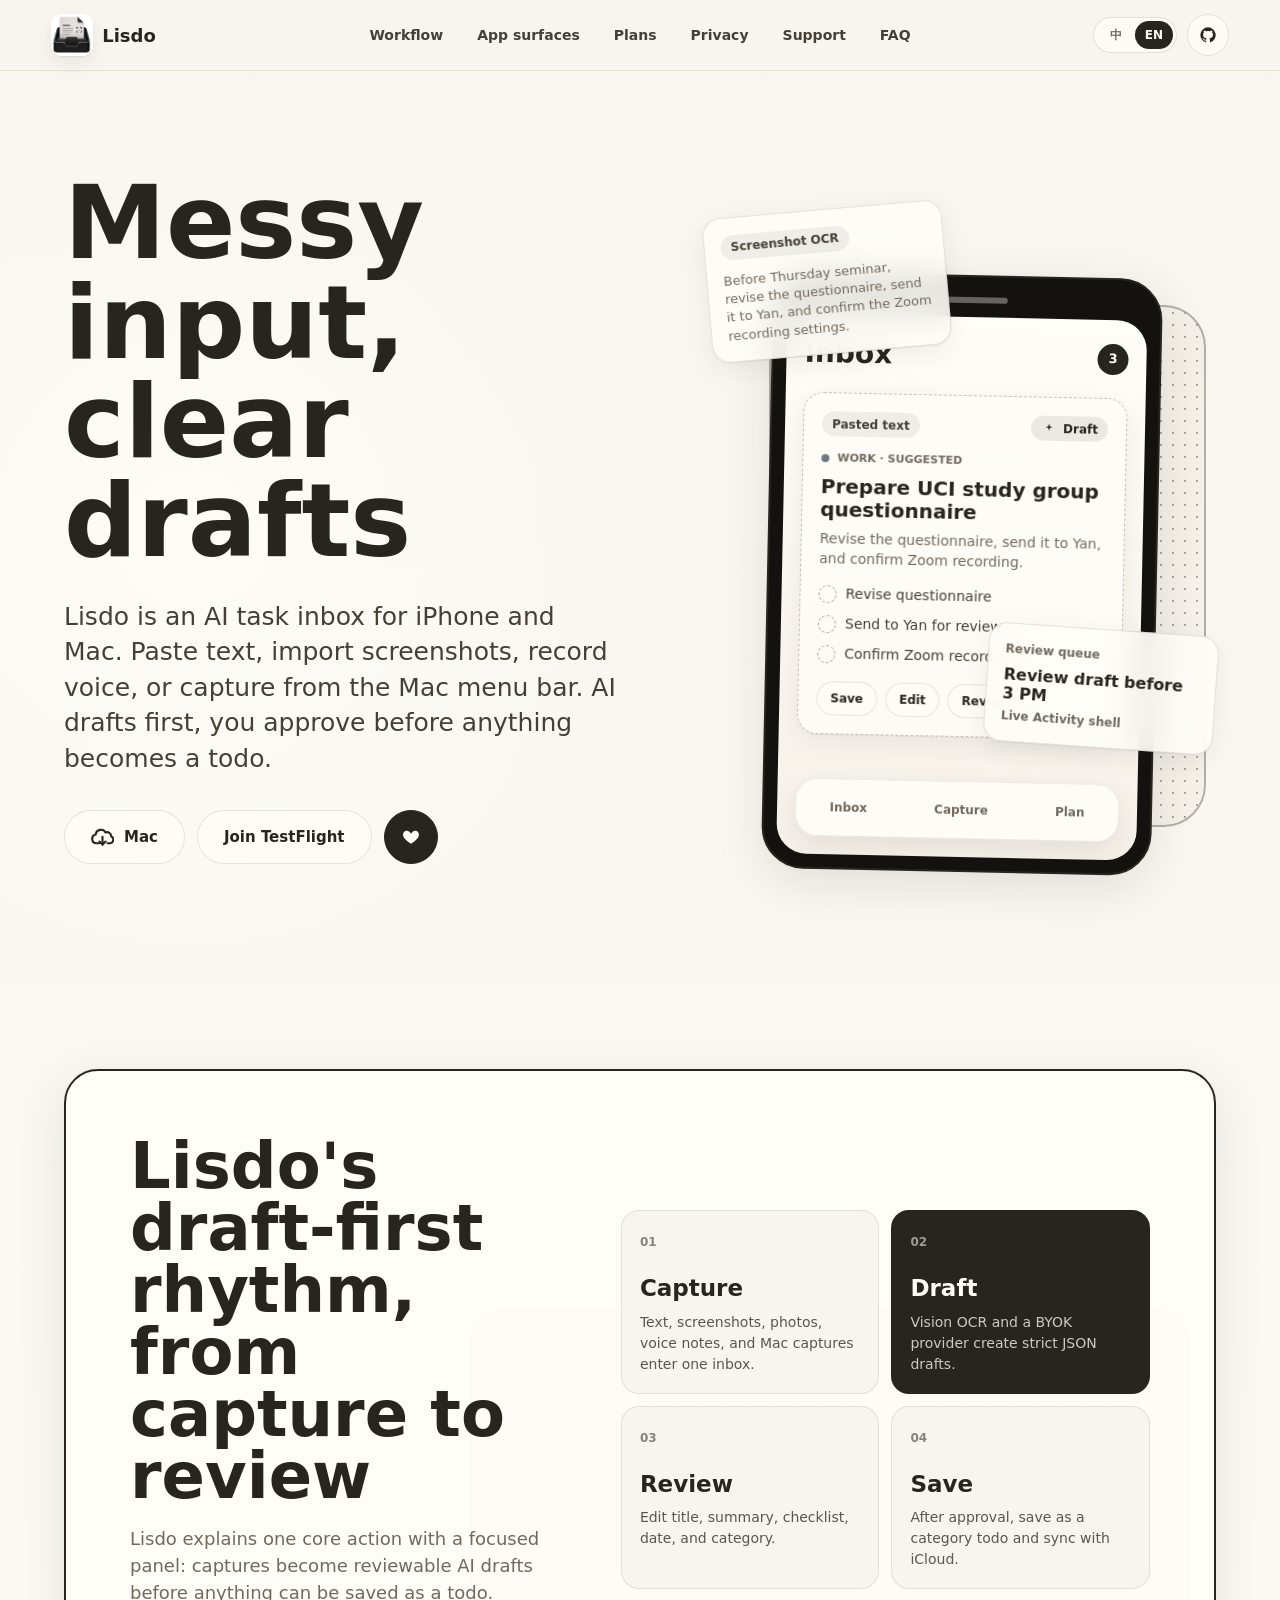
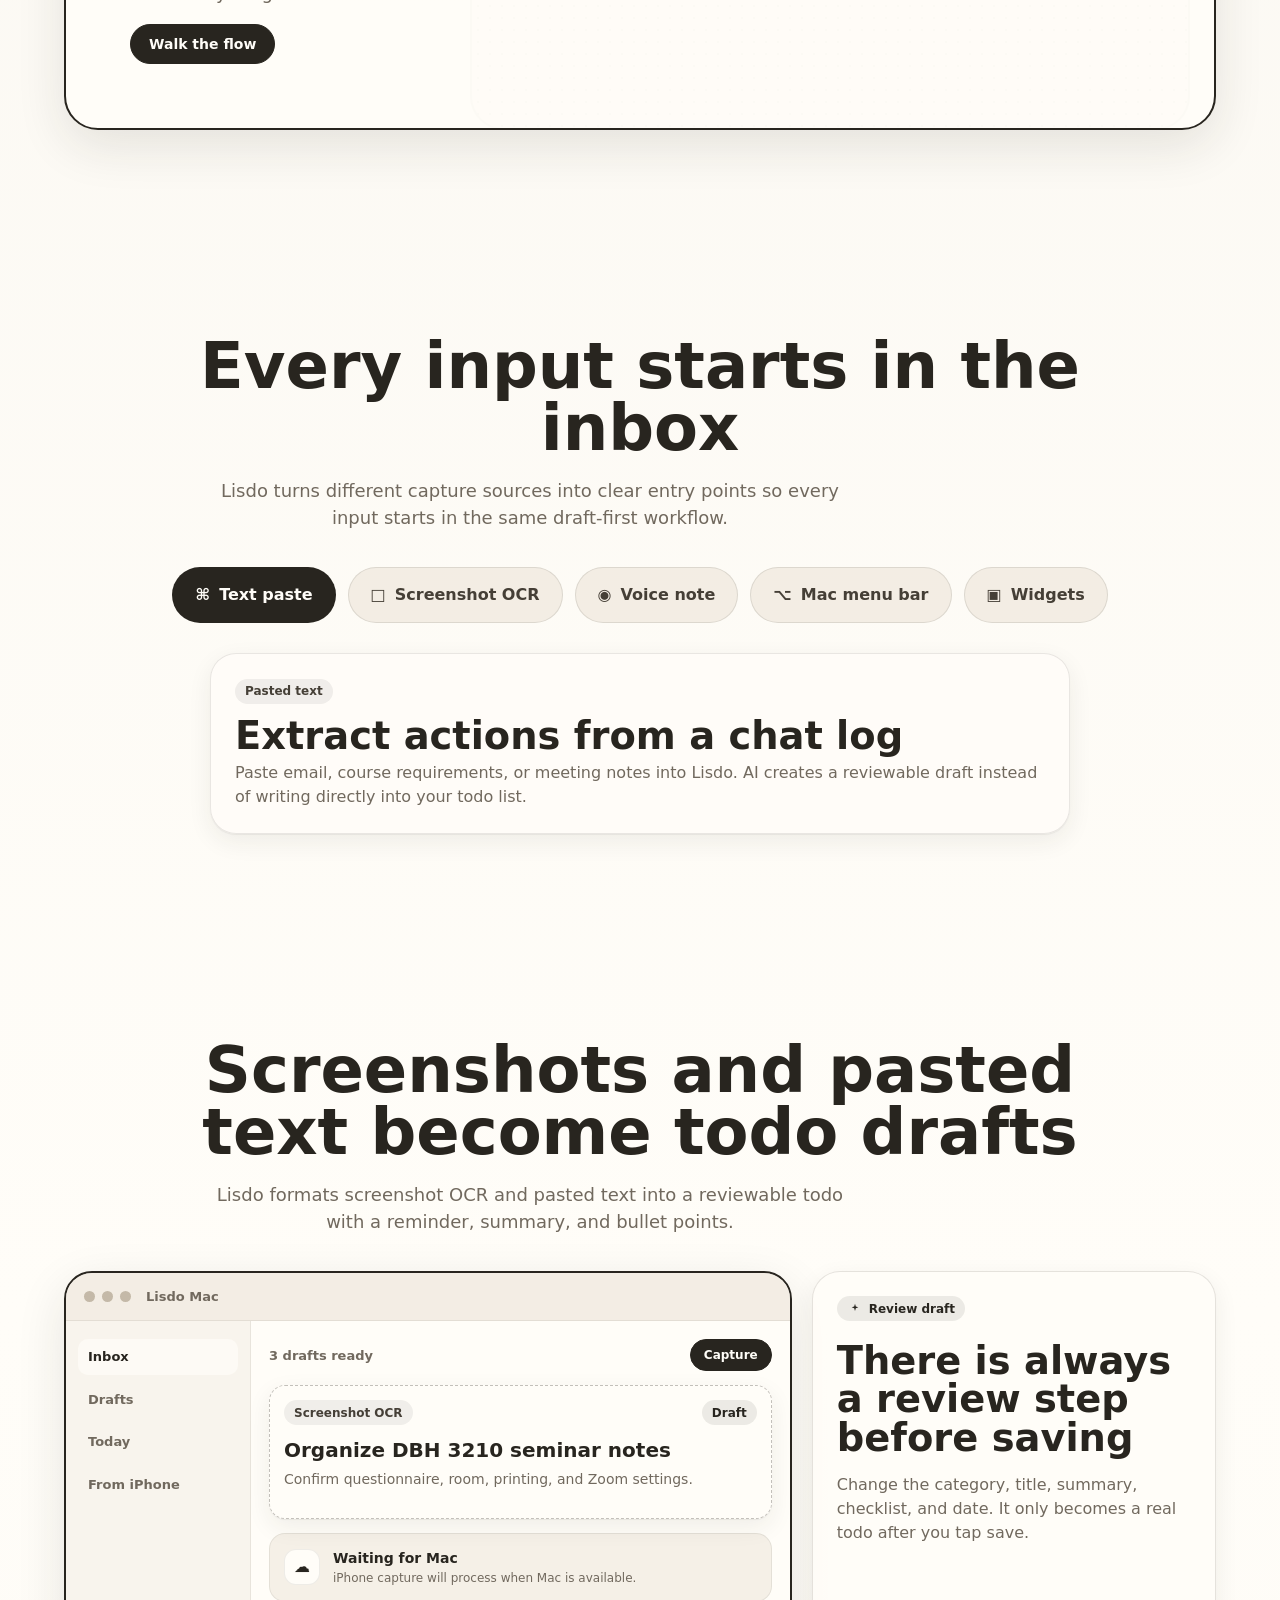
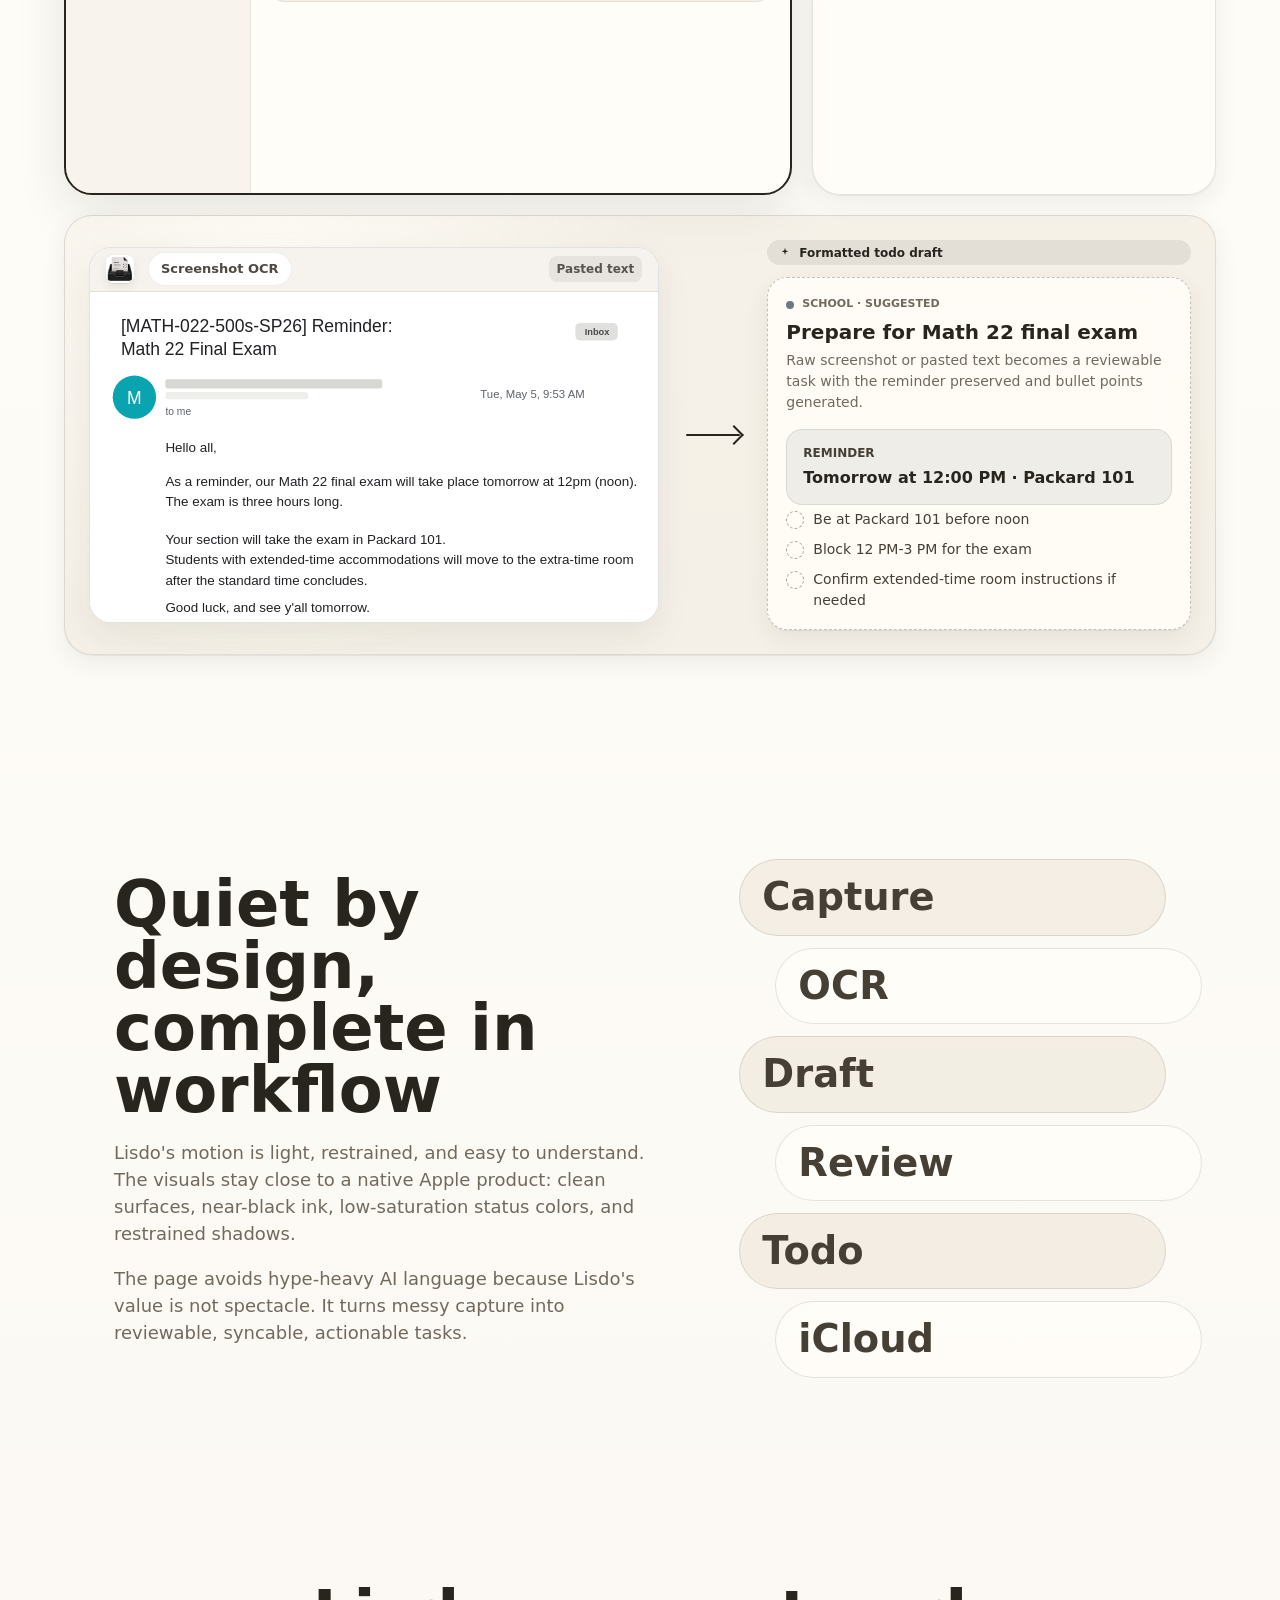
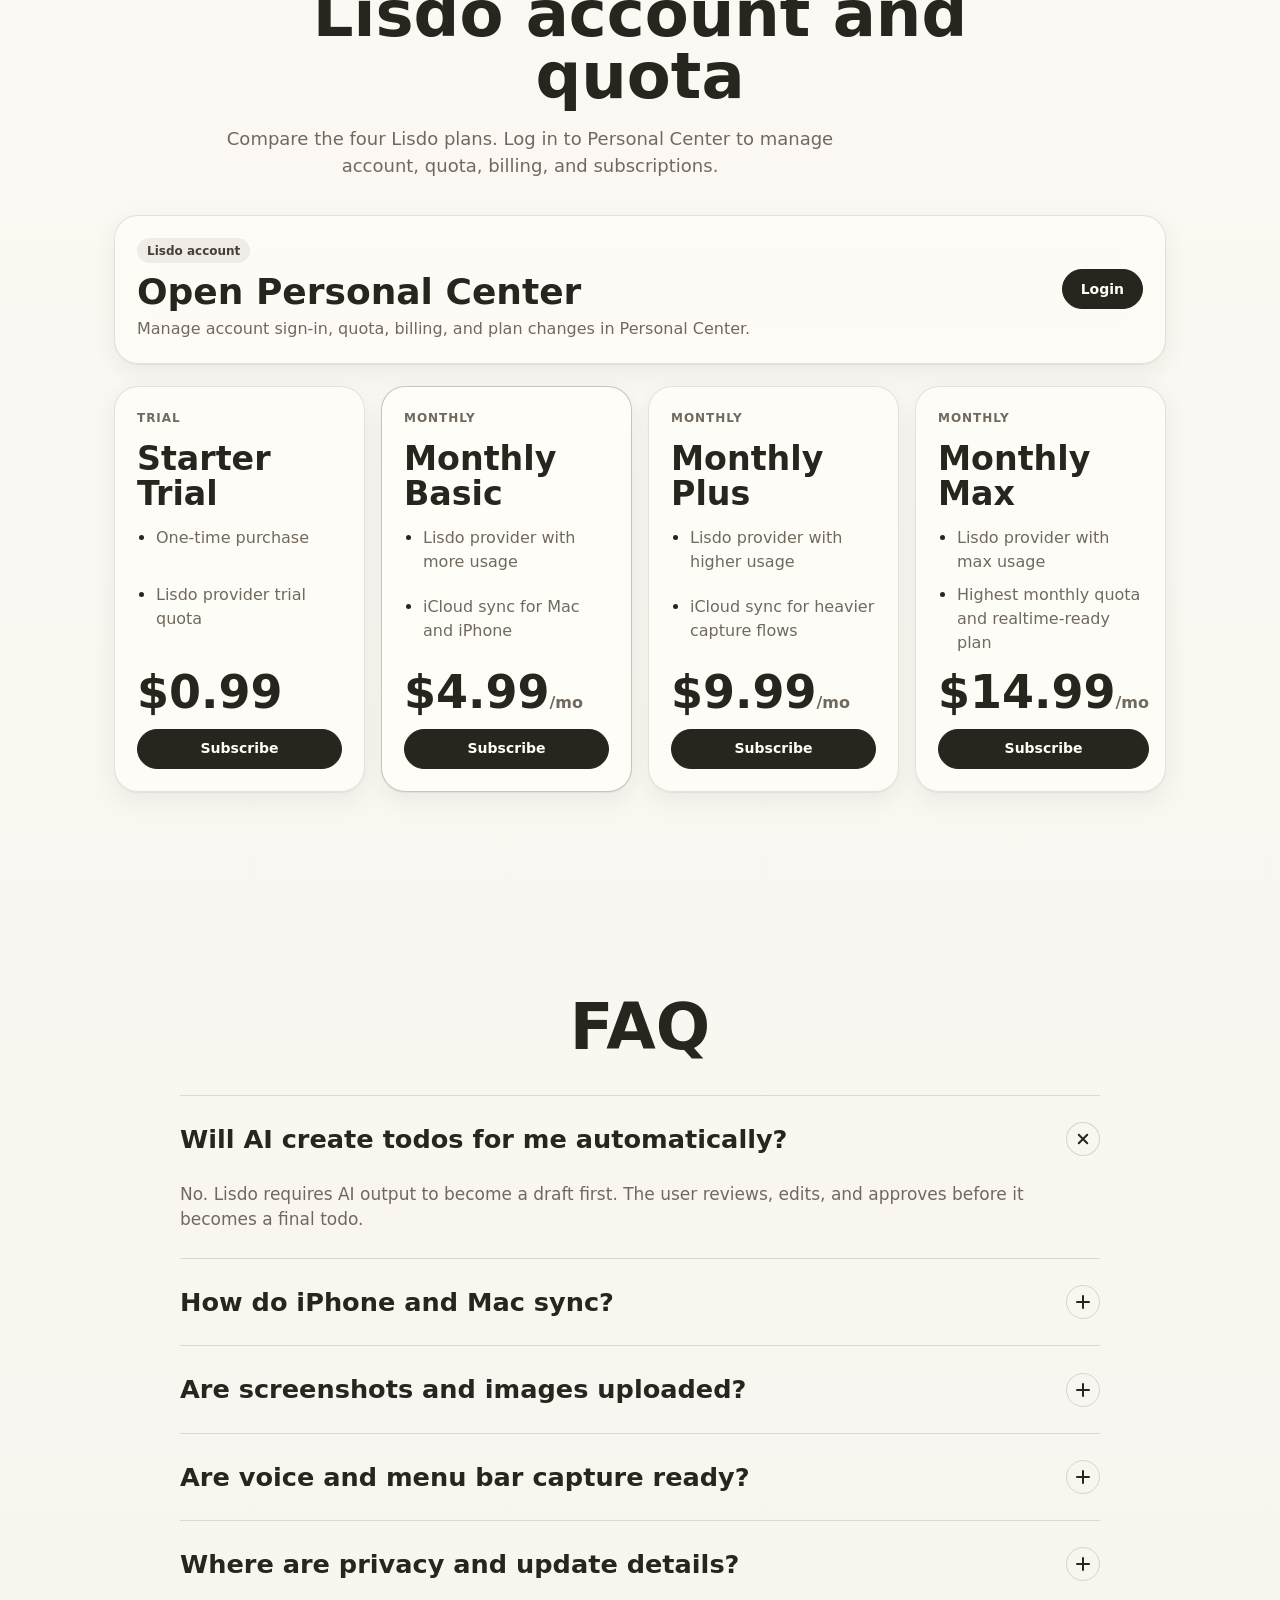
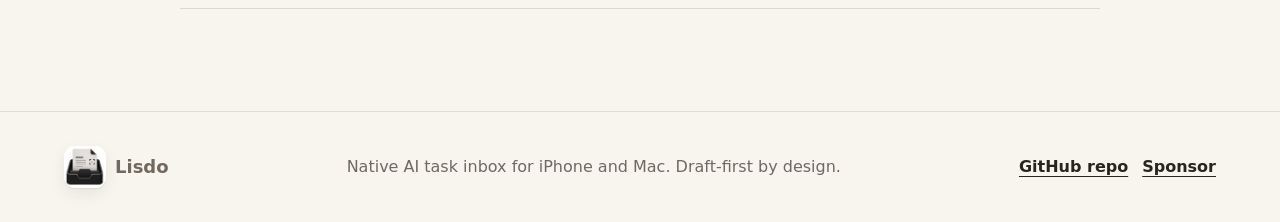
==== commit cec1e722: "Verify Apple ID token nonce and add web flow Add nonce verification for Apple identity tokens and wi" ====
--- a/Website/index.html
+++ b/Website/index.html
@@ -350,11 +350,11 @@
         <div class="web-account-panel reveal">
           <div>
             <span class="source-pill" data-i18n="plans.accountLabel">Lisdo account</span>
-            <h3 data-i18n="plans.personalCenterTitle">Log in to your Personal Center</h3>
-            <p data-i18n="plans.personalCenterBody">Personal Center is where account, quota, billing, and plan changes live.</p>
+            <h3 data-i18n="plans.personalCenterTitle">Open Personal Center</h3>
+            <p data-i18n="plans.personalCenterBody">Manage account sign-in, quota, billing, and plan changes in Personal Center.</p>
           </div>
           <div class="web-account-actions">
-            <a class="pill-button dark" href="account.html" data-open-account data-i18n="plans.openPersonalCenter">Login</a>
+            <a class="pill-button dark" href="account.html" data-i18n="plans.openPersonalCenter">Login</a>
           </div>
         </div>
 
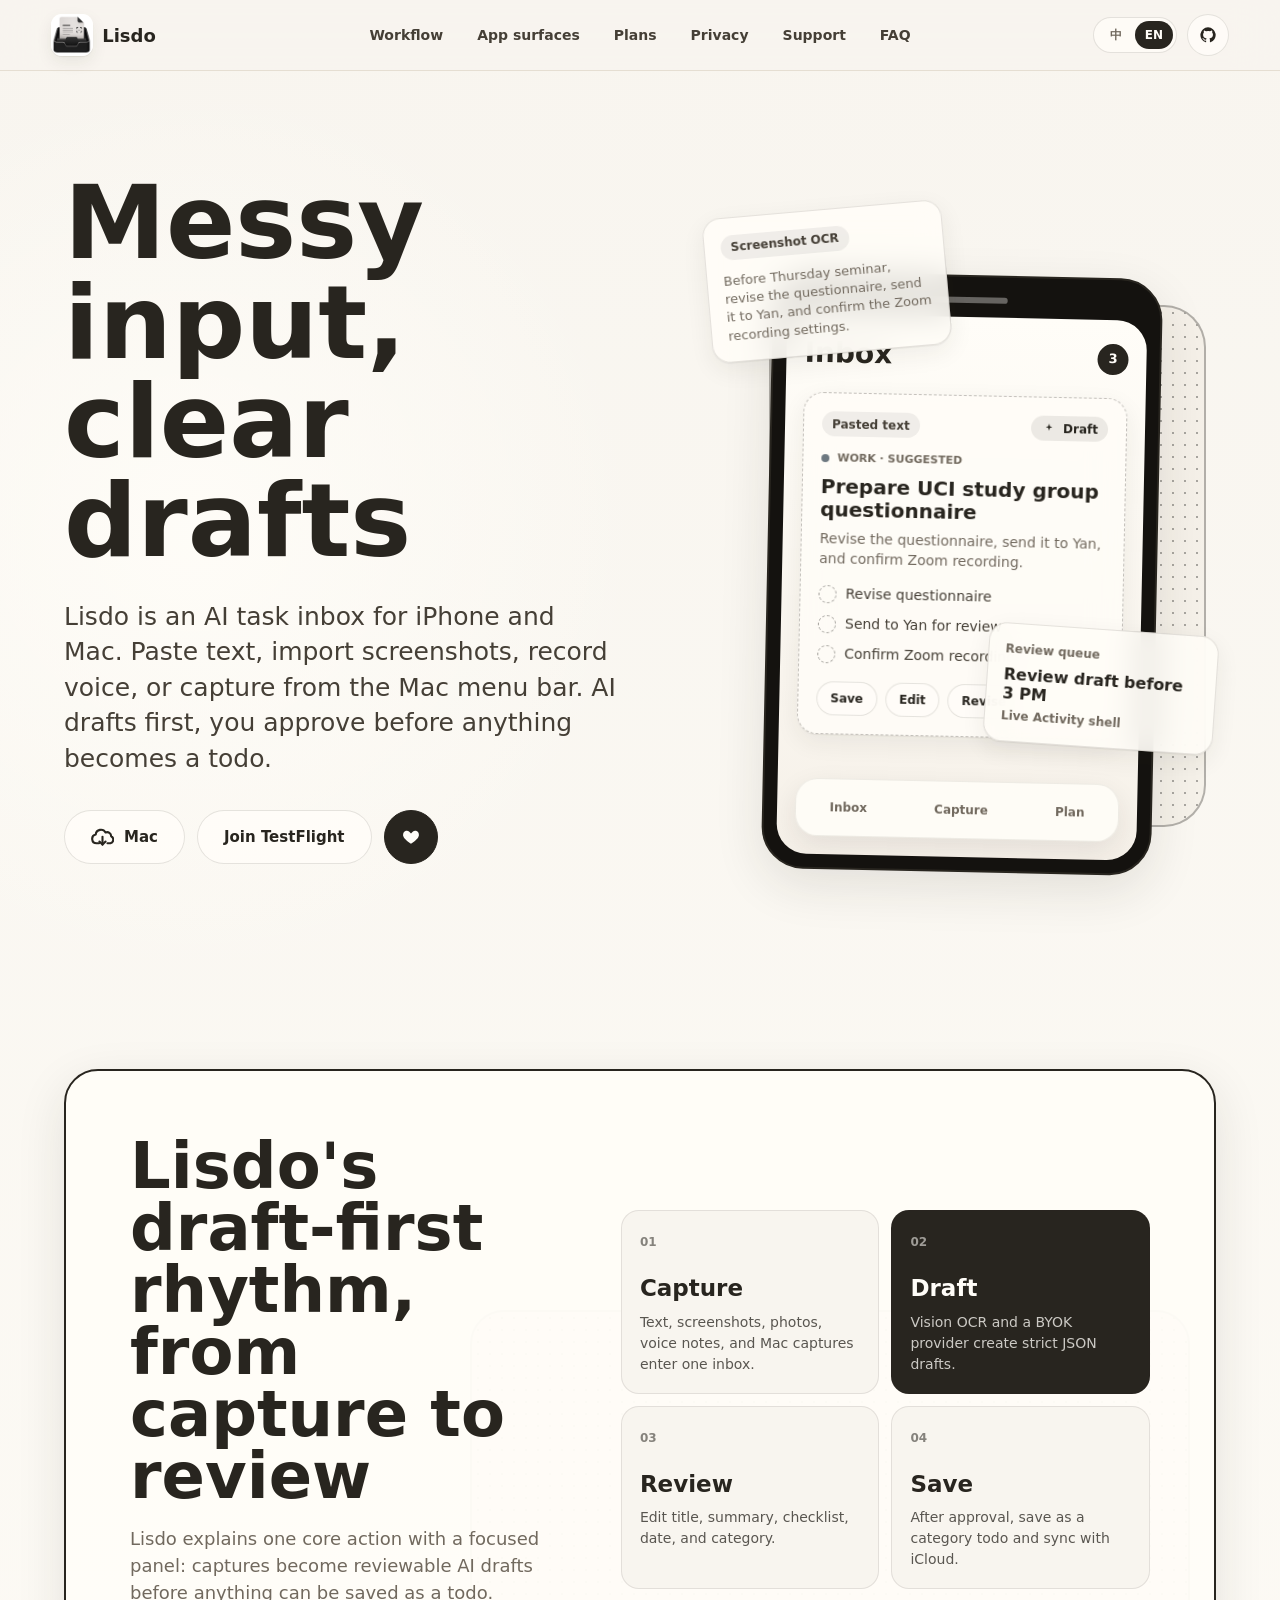
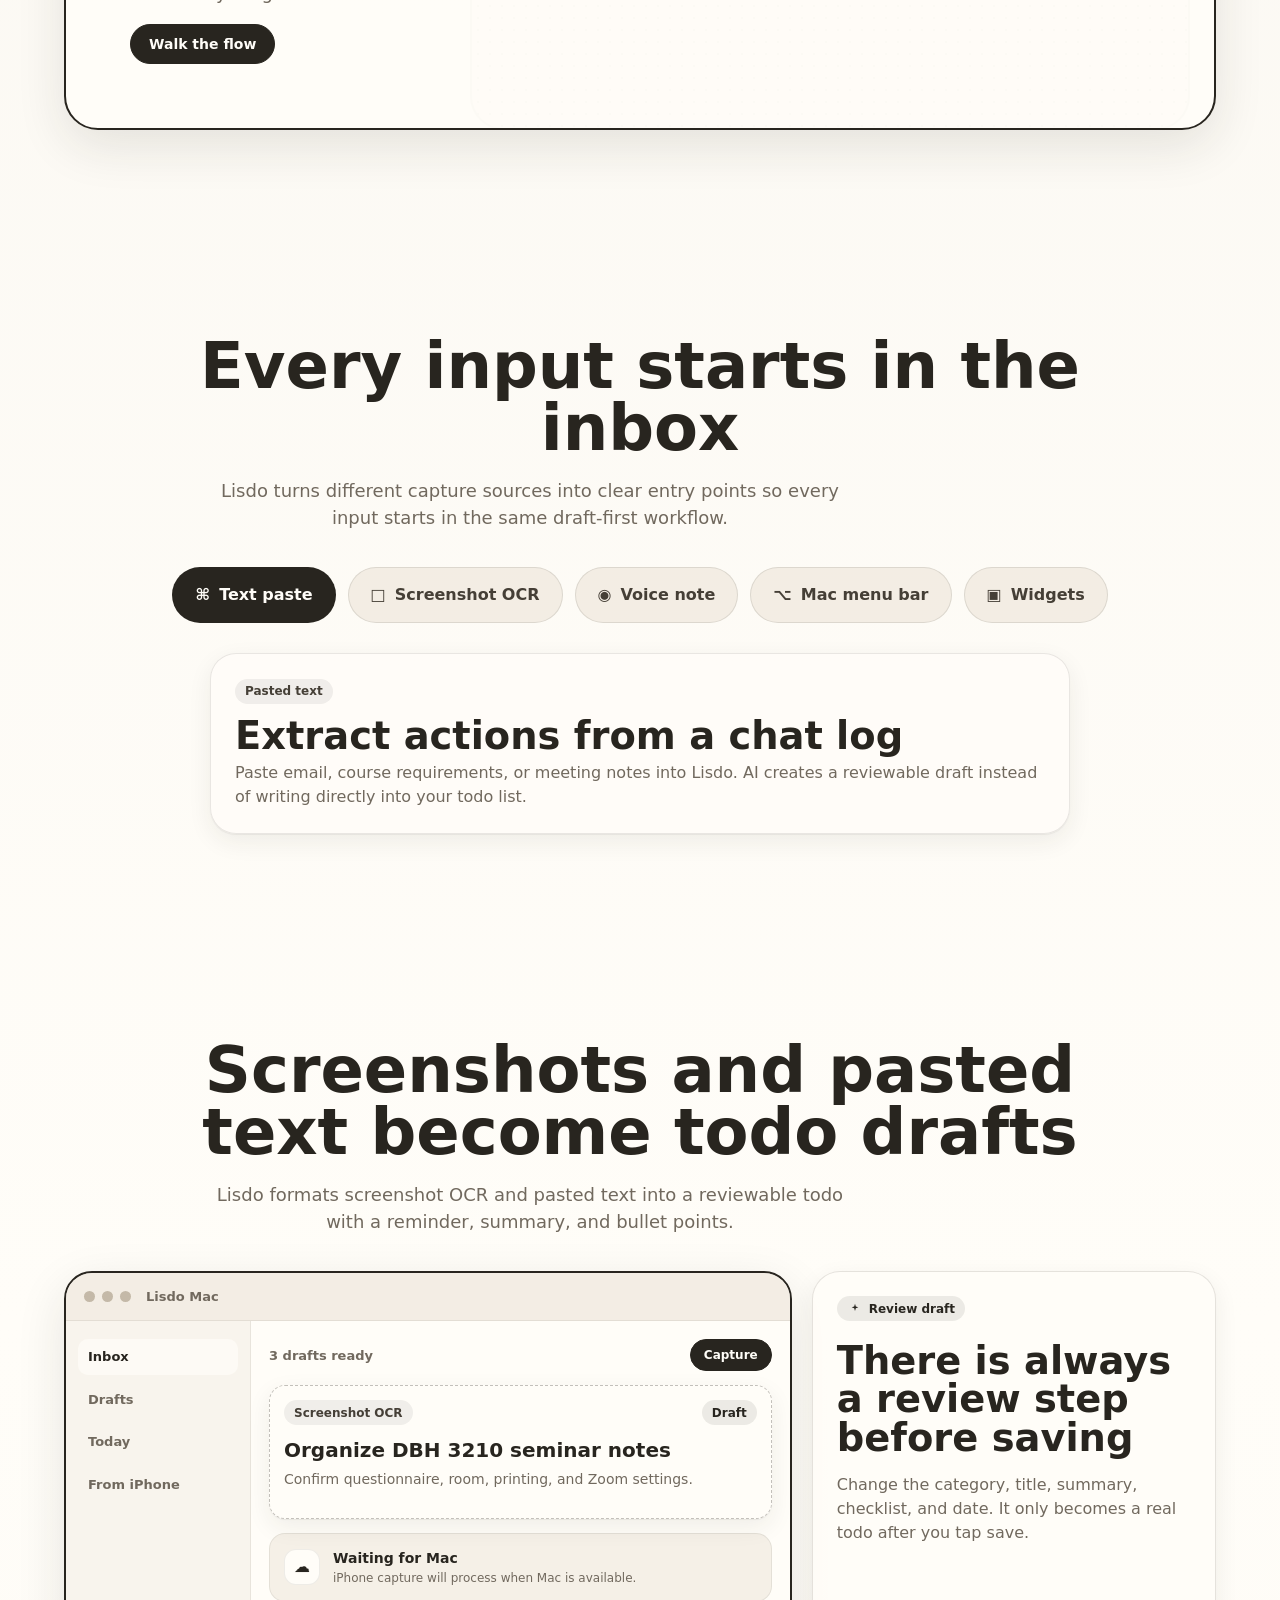
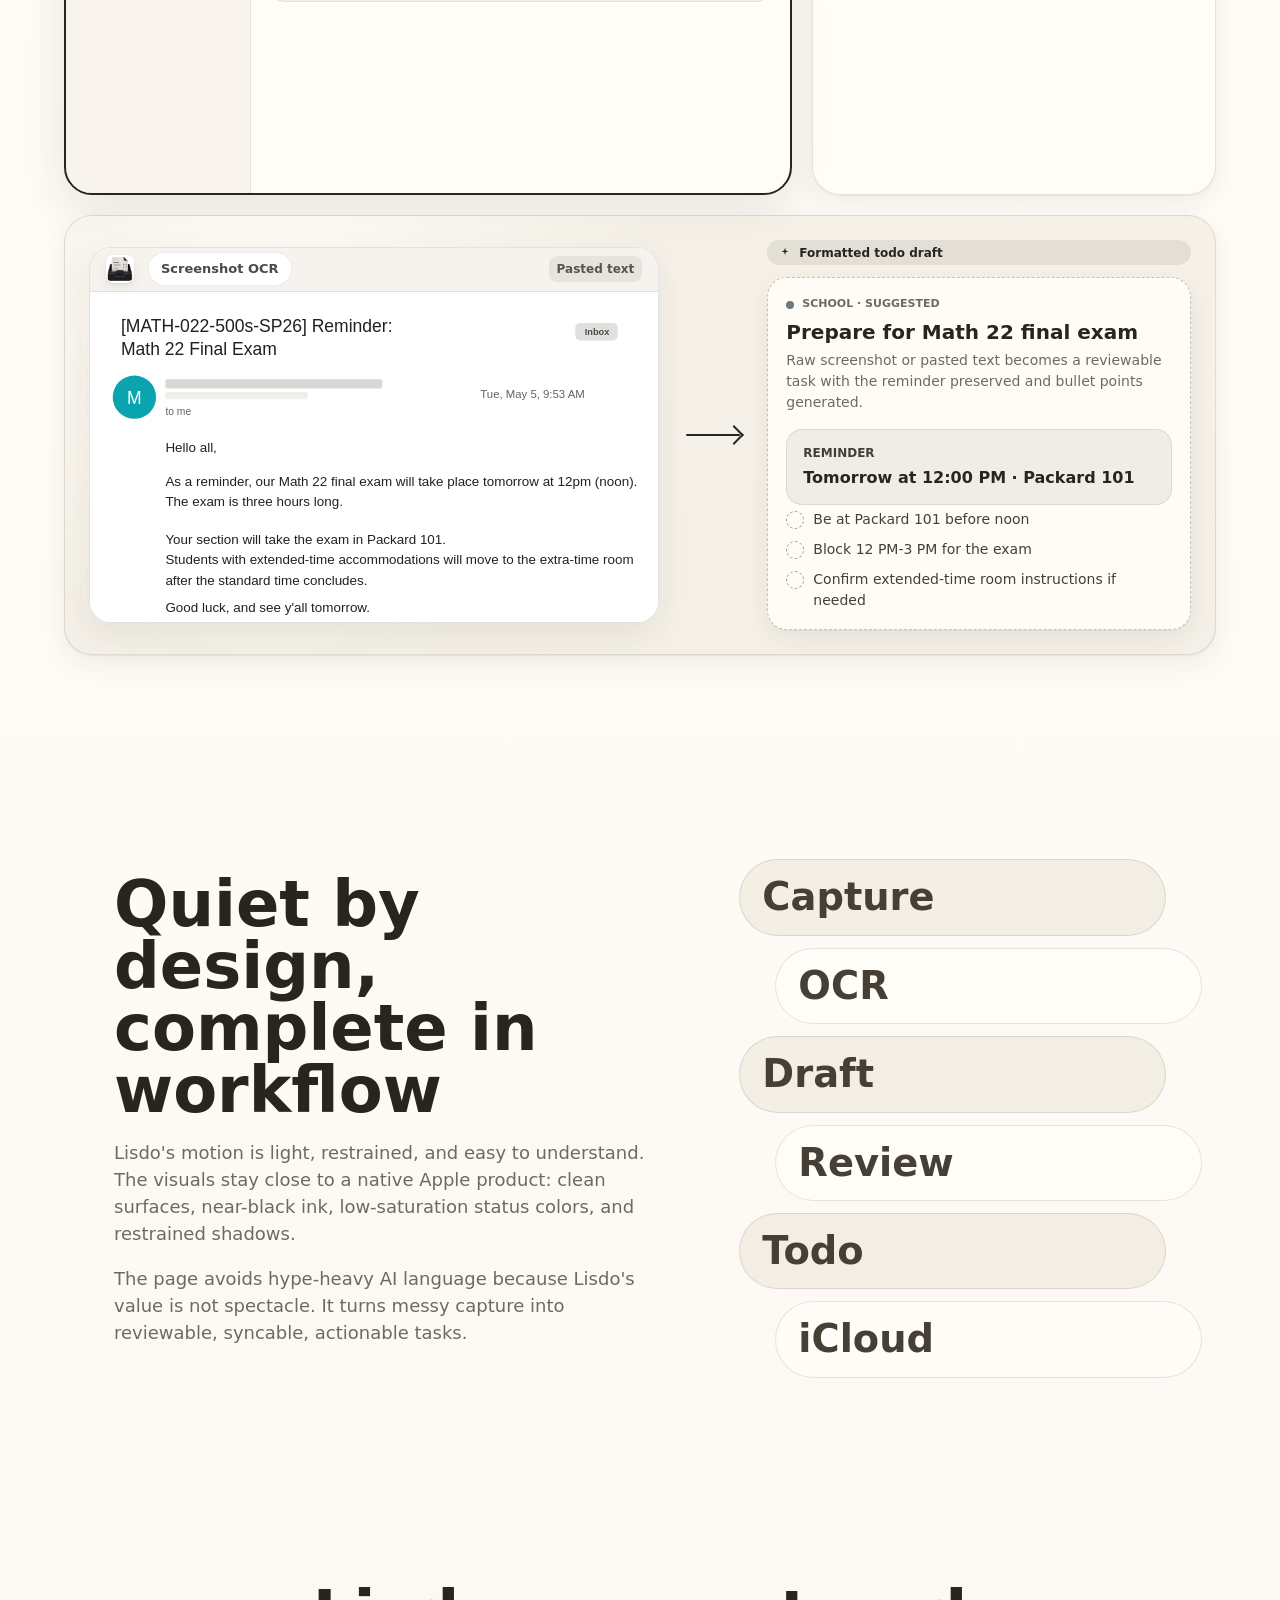
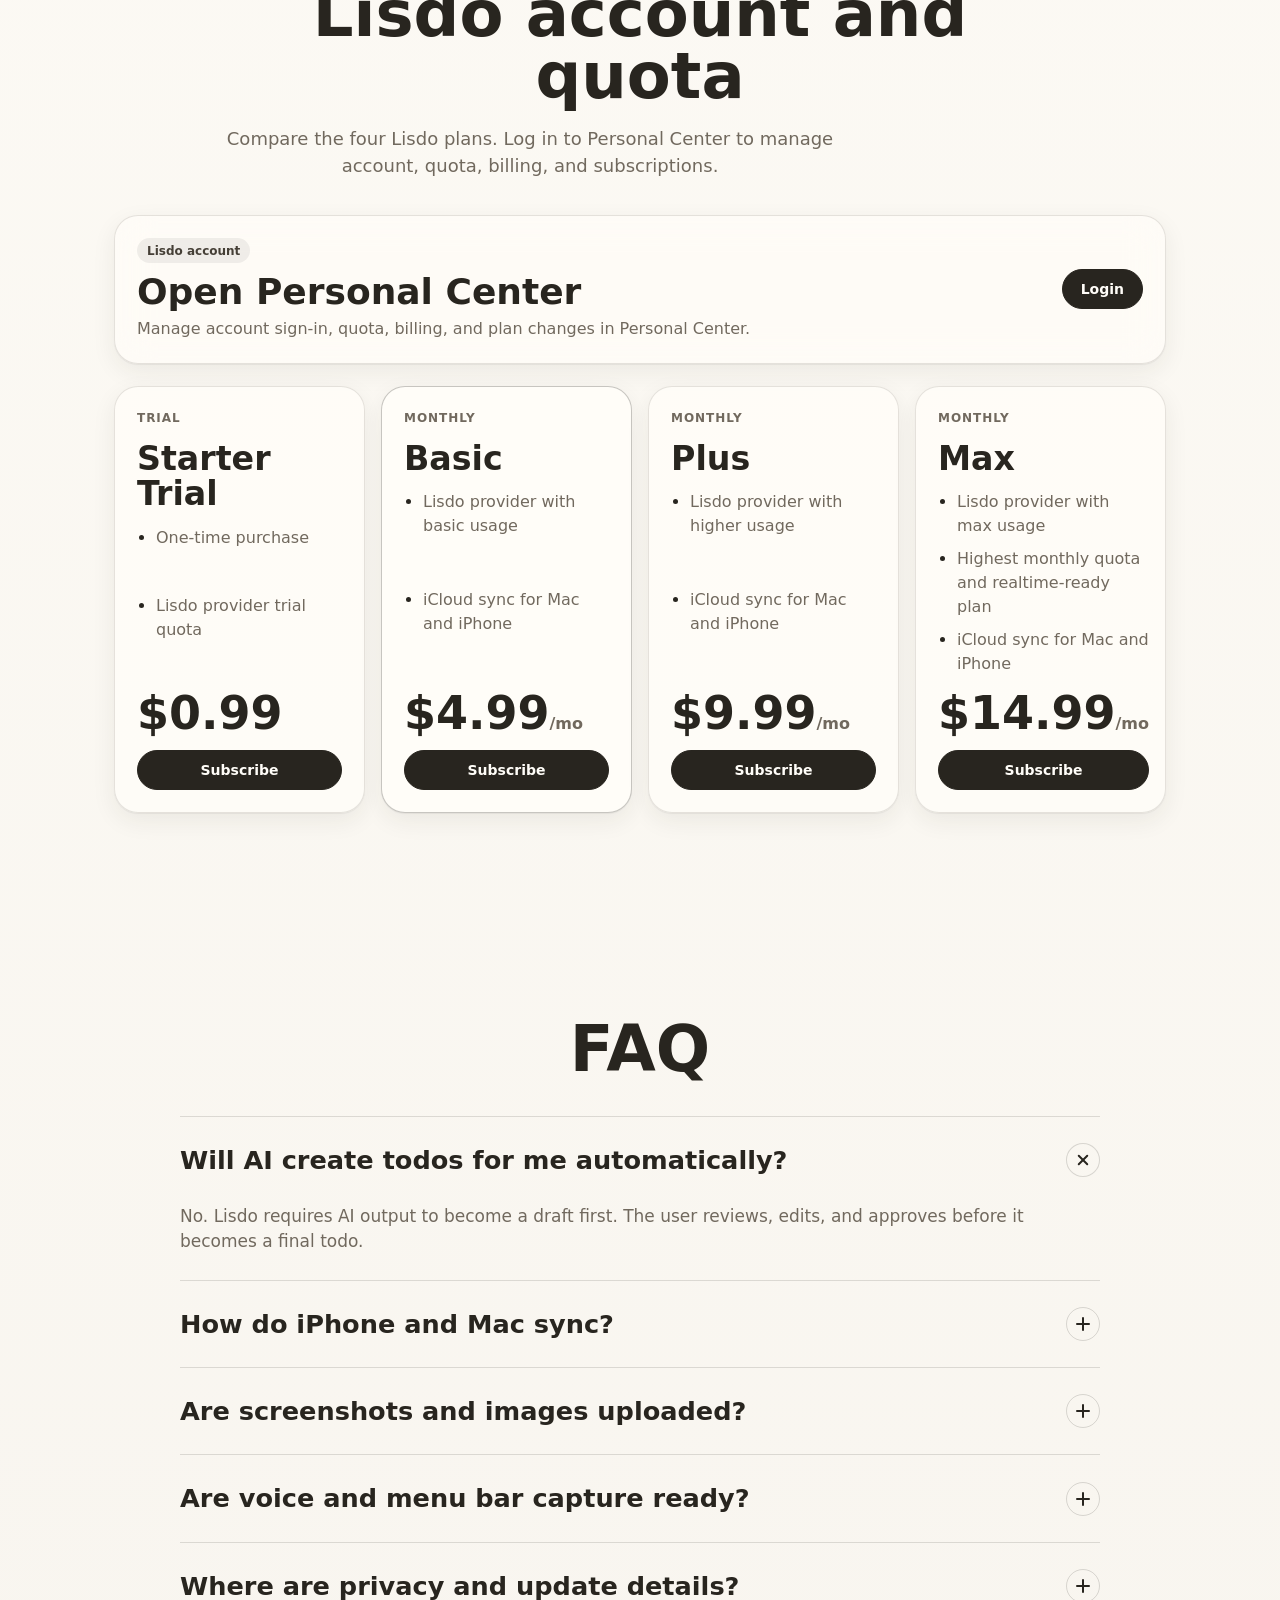
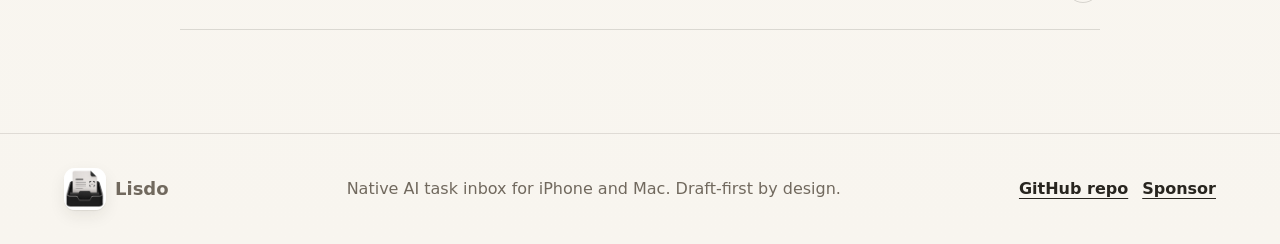
==== commit 88ad3dcf: "Fix Stripe plan changes and account UI" ====
--- a/Website/index.html
+++ b/Website/index.html
@@ -371,9 +371,9 @@
           </article>
           <article class="plan-card featured">
             <span class="plan-kicker" data-i18n="plans.monthlyKicker">Monthly</span>
-            <h3 data-i18n="plans.basicTitle">Monthly Basic</h3>
+            <h3 data-i18n="plans.basicTitle">Basic</h3>
             <ul class="plan-points">
-              <li data-i18n="plans.basicPoint1">Lisdo provider with more usage</li>
+              <li data-i18n="plans.basicPoint1">Lisdo provider with basic usage</li>
               <li data-i18n="plans.basicPoint2">iCloud sync for Mac and iPhone</li>
             </ul>
             <div class="plan-price">$4.99<span data-i18n="plans.perMonth">/mo</span></div>
@@ -381,20 +381,21 @@
           </article>
           <article class="plan-card">
             <span class="plan-kicker" data-i18n="plans.monthlyKicker">Monthly</span>
-            <h3 data-i18n="plans.plusTitle">Monthly Plus</h3>
+            <h3 data-i18n="plans.plusTitle">Plus</h3>
             <ul class="plan-points">
               <li data-i18n="plans.plusPoint1">Lisdo provider with higher usage</li>
-              <li data-i18n="plans.plusPoint2">iCloud sync for heavier capture flows</li>
+              <li data-i18n="plans.plusPoint2">iCloud sync for Mac and iPhone</li>
             </ul>
             <div class="plan-price">$9.99<span data-i18n="plans.perMonth">/mo</span></div>
             <a class="pill-button dark" href="account.html?plan=monthlyPlus" data-open-account data-plan-product="monthlyPlus" data-i18n="plans.subscribe">Subscribe</a>
           </article>
           <article class="plan-card">
             <span class="plan-kicker" data-i18n="plans.monthlyKicker">Monthly</span>
-            <h3 data-i18n="plans.maxTitle">Monthly Max</h3>
+            <h3 data-i18n="plans.maxTitle">Max</h3>
             <ul class="plan-points">
               <li data-i18n="plans.maxPoint1">Lisdo provider with max usage</li>
               <li data-i18n="plans.maxPoint2">Highest monthly quota and realtime-ready plan</li>
+              <li data-i18n="plans.maxPoint3">iCloud sync for Mac and iPhone</li>
             </ul>
             <div class="plan-price">$14.99<span data-i18n="plans.perMonth">/mo</span></div>
             <a class="pill-button dark" href="account.html?plan=monthlyMax" data-open-account data-plan-product="monthlyMax" data-i18n="plans.subscribe">Subscribe</a>
--- a/Website/styles.css
+++ b/Website/styles.css
@@ -258,6 +258,14 @@
   box-shadow: 0 8px 22px rgba(40, 37, 31, 0.12);
 }
 
+.pill-button:disabled,
+.icon-button:disabled {
+  cursor: default;
+  opacity: 0.55;
+  transform: none;
+  box-shadow: none;
+}
+
 .section-pad {
   padding: clamp(74px, 8vw, 120px) clamp(18px, 5vw, 72px);
 }
@@ -1166,6 +1174,48 @@
   margin: 18px auto 0;
   color: var(--ink-3);
   text-align: center;
+}
+
+.checkout-modal[hidden] {
+  display: none;
+}
+
+.checkout-modal {
+  position: fixed;
+  inset: 0;
+  z-index: 50;
+  display: grid;
+  place-items: center;
+  padding: 24px;
+  background: rgba(40, 37, 31, 0.34);
+  backdrop-filter: blur(16px) saturate(125%);
+}
+
+.checkout-modal-panel {
+  display: grid;
+  width: min(420px, 100%);
+  gap: 16px;
+  padding: 26px;
+  border: 1px solid rgba(40, 37, 31, 0.14);
+  border-radius: 28px;
+  background: rgba(255, 253, 248, 0.94);
+  box-shadow: 0 24px 72px rgba(40, 37, 31, 0.22);
+}
+
+.checkout-modal-panel h2 {
+  margin: 0;
+  font-size: clamp(1.5rem, 4vw, 2rem);
+  letter-spacing: 0;
+}
+
+.checkout-modal-panel p {
+  margin: 0;
+  color: var(--ink-3);
+  line-height: 1.5;
+}
+
+body.modal-open {
+  overflow: hidden;
 }
 
 .account-center-section {
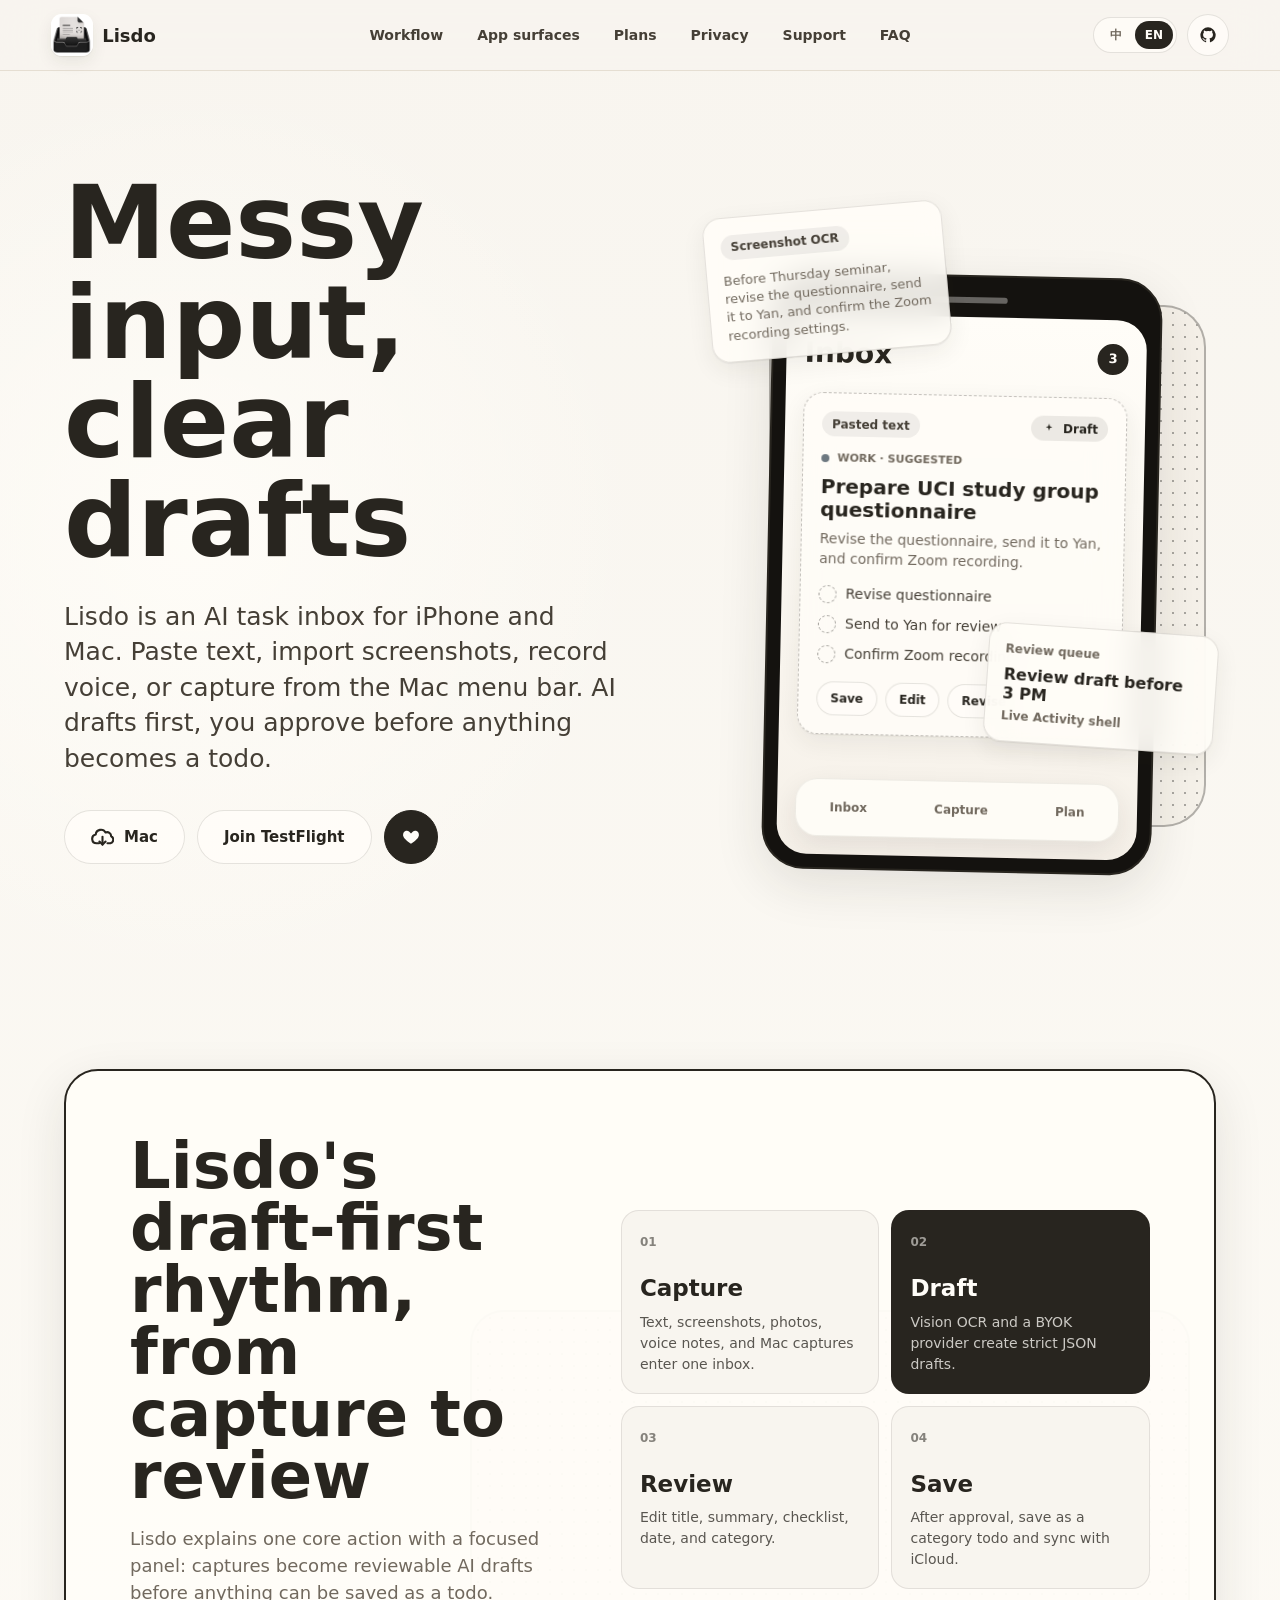
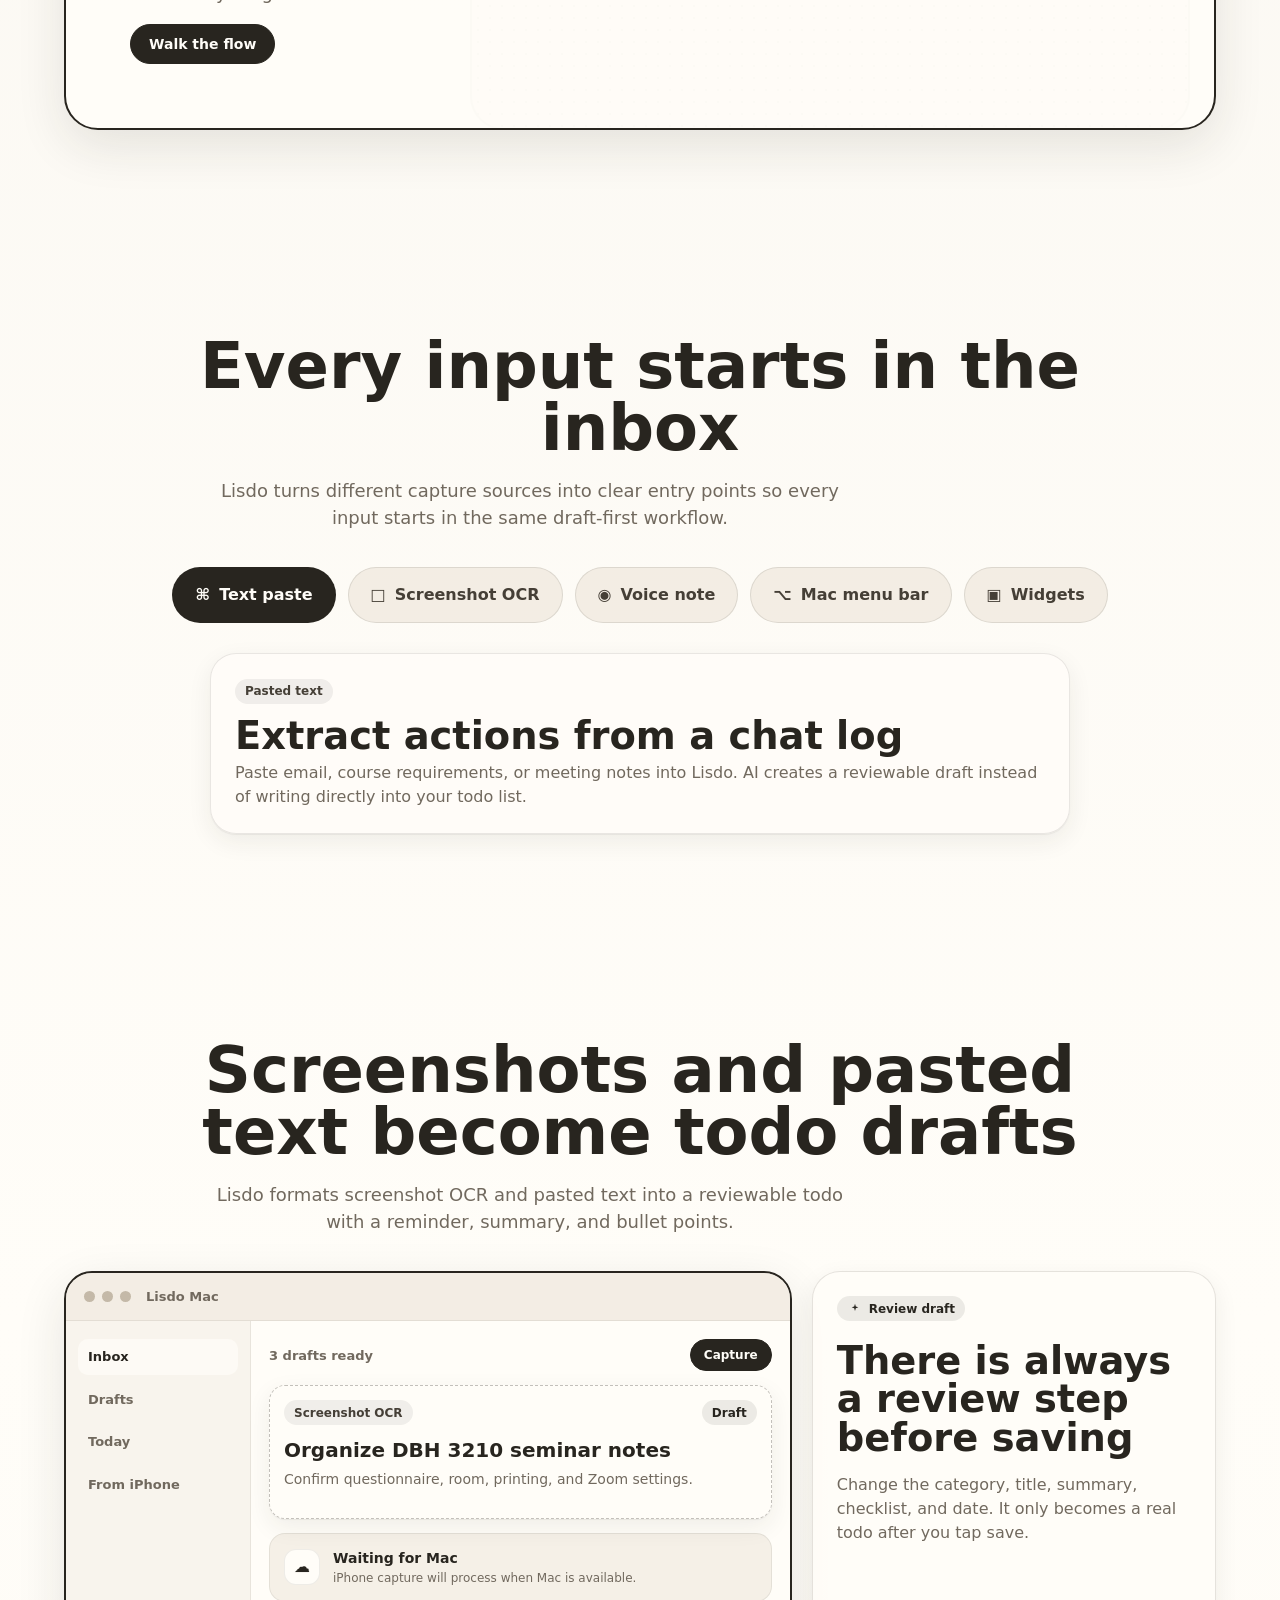
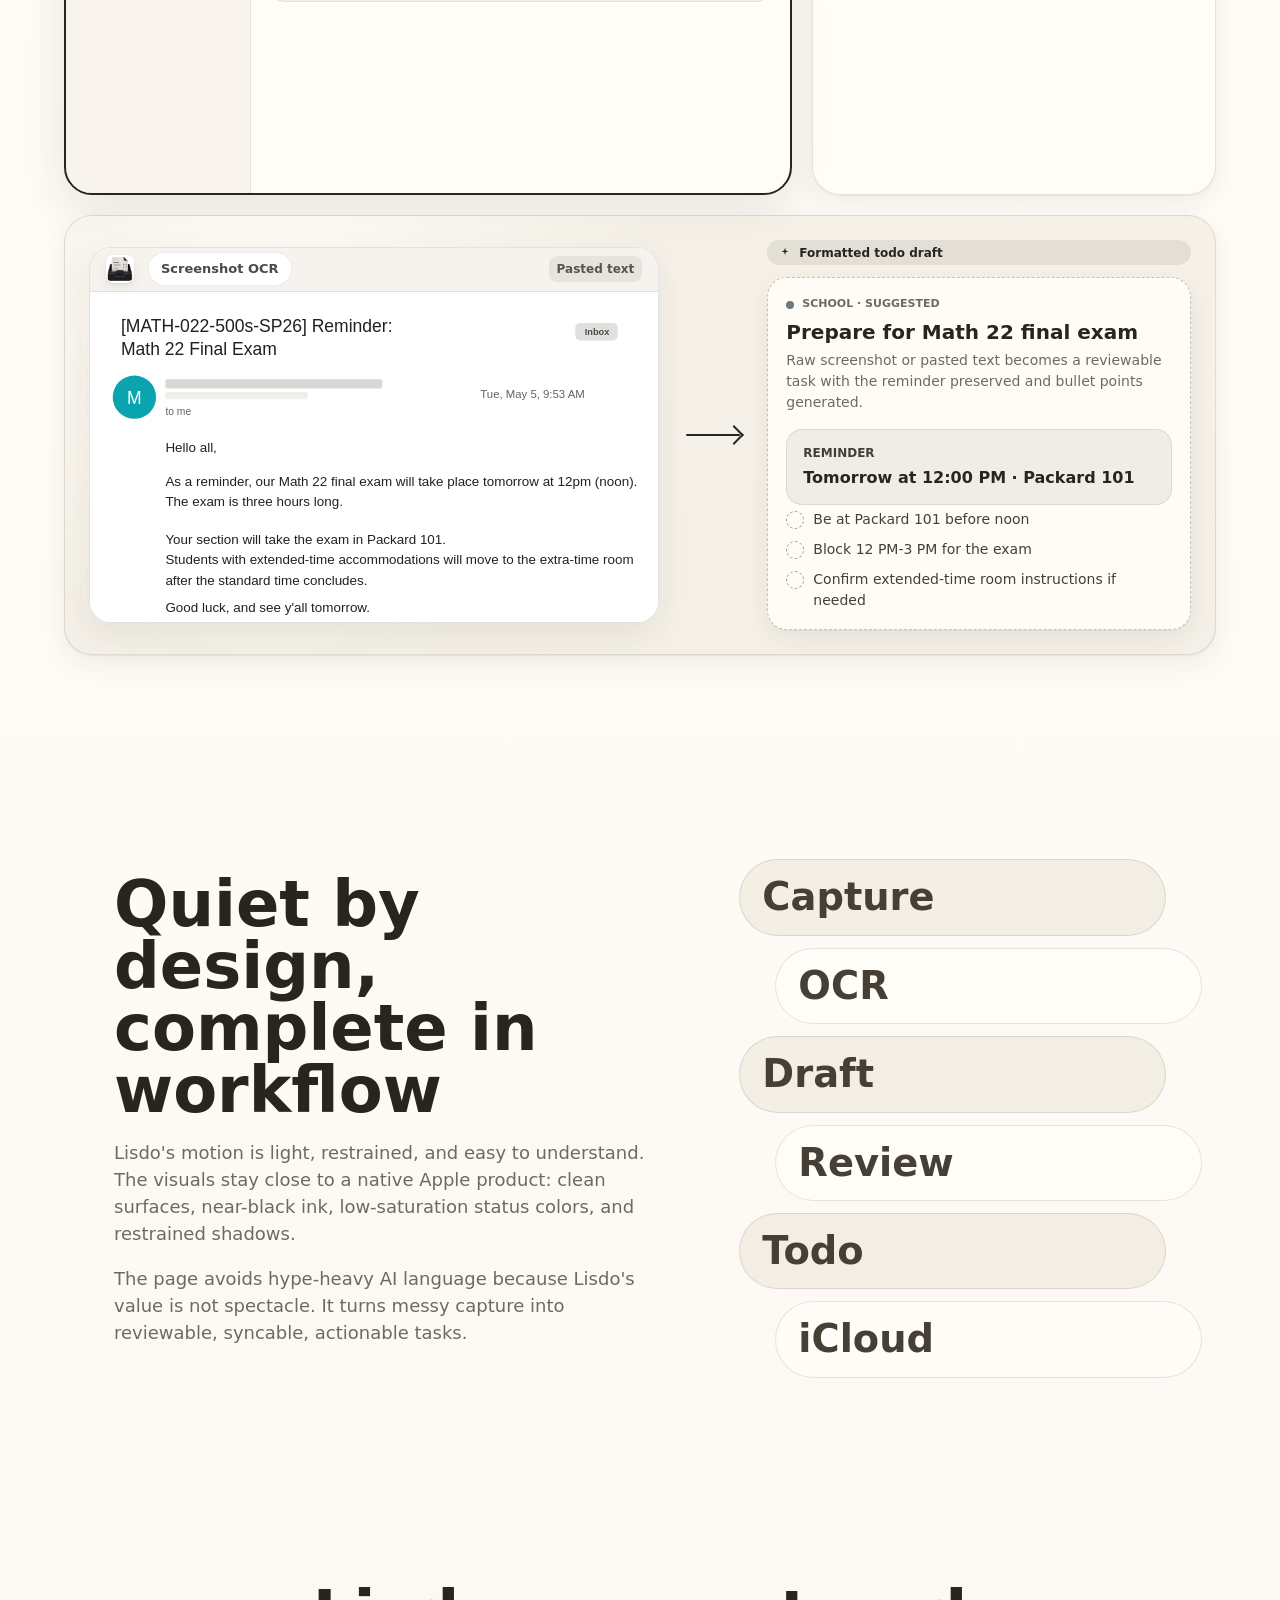
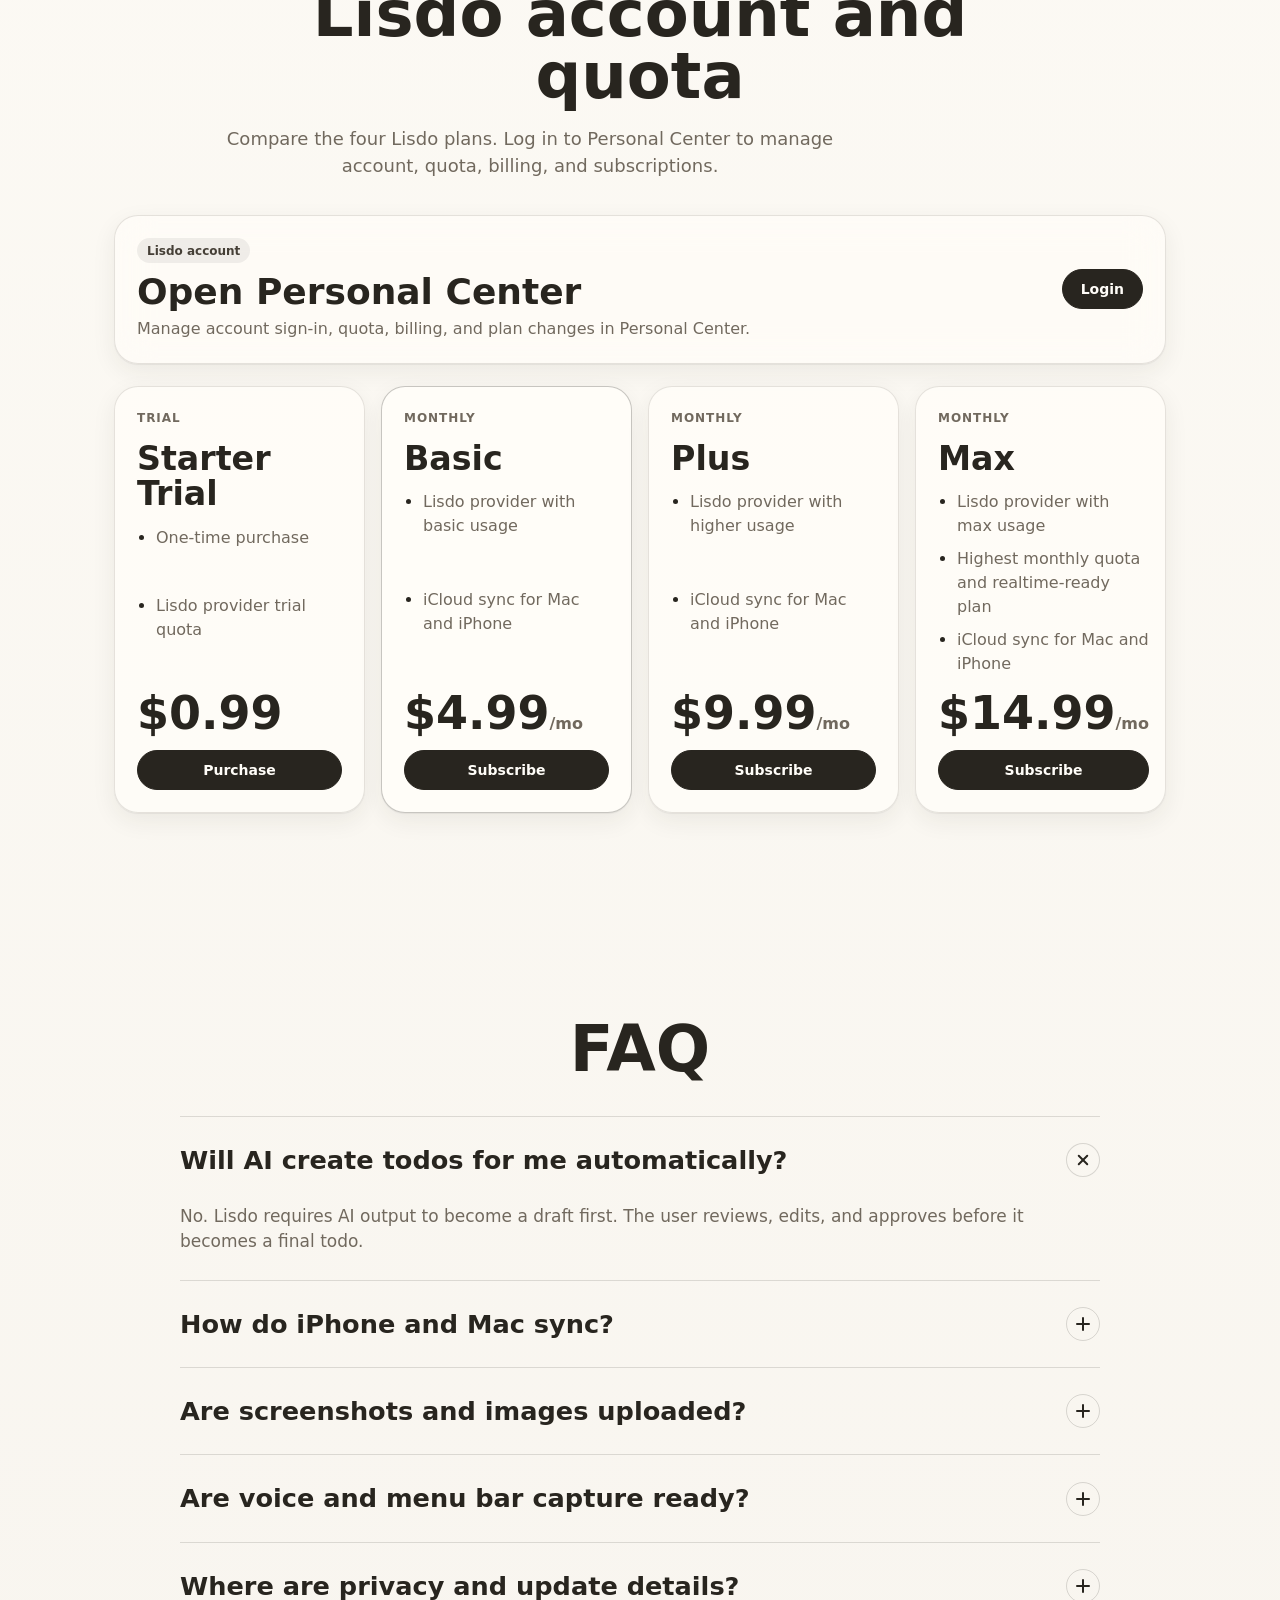
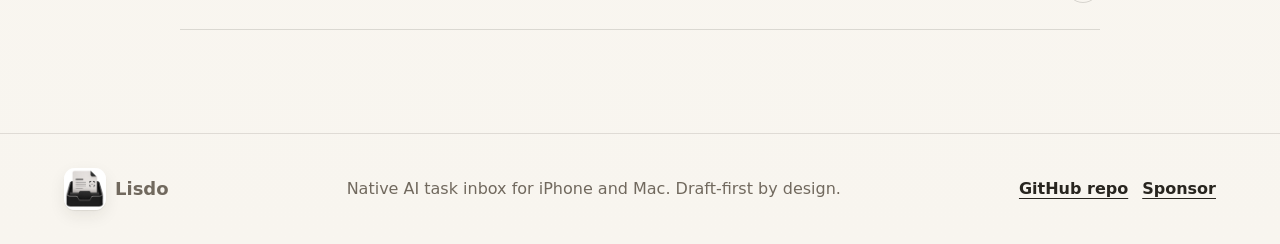
==== commit 8b0580d1: "Tighten billing UI and Mac plan display" ====
--- a/Website/index.html
+++ b/Website/index.html
@@ -367,7 +367,7 @@
               <li data-i18n="plans.starterPoint2">Lisdo provider trial quota</li>
             </ul>
             <div class="plan-price">$0.99</div>
-            <a class="pill-button dark" href="account.html?plan=starterTrial" data-open-account data-plan-product="starterTrial" data-i18n="plans.subscribe">Subscribe</a>
+            <a class="pill-button dark" href="account.html?plan=starterTrial" data-open-account data-plan-product="starterTrial" data-i18n="plans.buyTrial">Purchase</a>
           </article>
           <article class="plan-card featured">
             <span class="plan-kicker" data-i18n="plans.monthlyKicker">Monthly</span>
--- a/Website/styles.css
+++ b/Website/styles.css
@@ -1214,13 +1214,98 @@
   line-height: 1.5;
 }
 
+.checkout-modal-actions {
+  display: flex;
+  justify-content: flex-end;
+  gap: 10px;
+}
+
+.checkout-modal-actions .pill-button {
+  min-width: 118px;
+}
+
+.checkout-modal-actions [hidden] {
+  display: none !important;
+}
+
 body.modal-open {
   overflow: hidden;
 }
 
 .account-center-section {
+  position: relative;
   max-width: 1180px;
   margin: 0 auto;
+}
+
+.account-center-section.is-loading > :not(.account-loading-overlay):not(.checkout-modal) {
+  filter: blur(5px);
+  opacity: 0.52;
+  pointer-events: none;
+  user-select: none;
+}
+
+.account-loading-overlay[hidden] {
+  display: none;
+}
+
+.account-loading-overlay {
+  position: fixed;
+  inset: 0;
+  z-index: 45;
+  display: grid;
+  place-items: center;
+  padding: 24px;
+  background: rgba(255, 253, 248, 0.2);
+  backdrop-filter: blur(2px);
+}
+
+.account-loading-panel {
+  display: inline-flex;
+  align-items: center;
+  gap: 12px;
+  padding: 16px 20px;
+  border: 1px solid rgba(40, 37, 31, 0.14);
+  border-radius: 999px;
+  background: rgba(255, 253, 248, 0.94);
+  color: var(--ink-1);
+  font-weight: 760;
+  box-shadow: 0 18px 54px rgba(40, 37, 31, 0.16);
+}
+
+.loading-dots {
+  display: inline-flex;
+  gap: 5px;
+  align-items: center;
+}
+
+.loading-dots span {
+  width: 7px;
+  height: 7px;
+  border-radius: 999px;
+  background: #111;
+  animation: loading-dot-bounce 0.86s ease-in-out infinite;
+}
+
+.loading-dots span:nth-child(2) {
+  animation-delay: 0.12s;
+}
+
+.loading-dots span:nth-child(3) {
+  animation-delay: 0.24s;
+}
+
+@keyframes loading-dot-bounce {
+  0%,
+  80%,
+  100% {
+    transform: translateY(0);
+    opacity: 0.42;
+  }
+  40% {
+    transform: translateY(-5px);
+    opacity: 1;
+  }
 }
 
 .account-login-card {
@@ -1293,6 +1378,28 @@
   line-height: 0.98;
 }
 
+.billing-route-note {
+  display: flex;
+  align-items: center;
+  justify-content: space-between;
+  gap: 18px;
+  max-width: 900px;
+  margin: 28px auto 0;
+  padding: 18px 20px;
+  border: 1px solid rgba(40, 37, 31, 0.12);
+  border-radius: 22px;
+  background: rgba(255, 253, 248, 0.76);
+}
+
+.billing-route-note[hidden] {
+  display: none;
+}
+
+.billing-route-note p {
+  margin: 0;
+  color: var(--ink-3);
+}
+
 .account-dashboard {
   display: grid;
   grid-template-columns: minmax(0, 1.1fr) minmax(340px, 0.9fr);
@@ -1829,6 +1936,17 @@
     align-items: flex-start;
   }
 
+  .billing-route-note,
+  .checkout-modal-actions {
+    align-items: stretch;
+    flex-direction: column;
+  }
+
+  .account-loading-panel {
+    max-width: calc(100vw - 40px);
+    white-space: normal;
+  }
+
 }
 
 @media (prefers-reduced-motion: reduce) {
